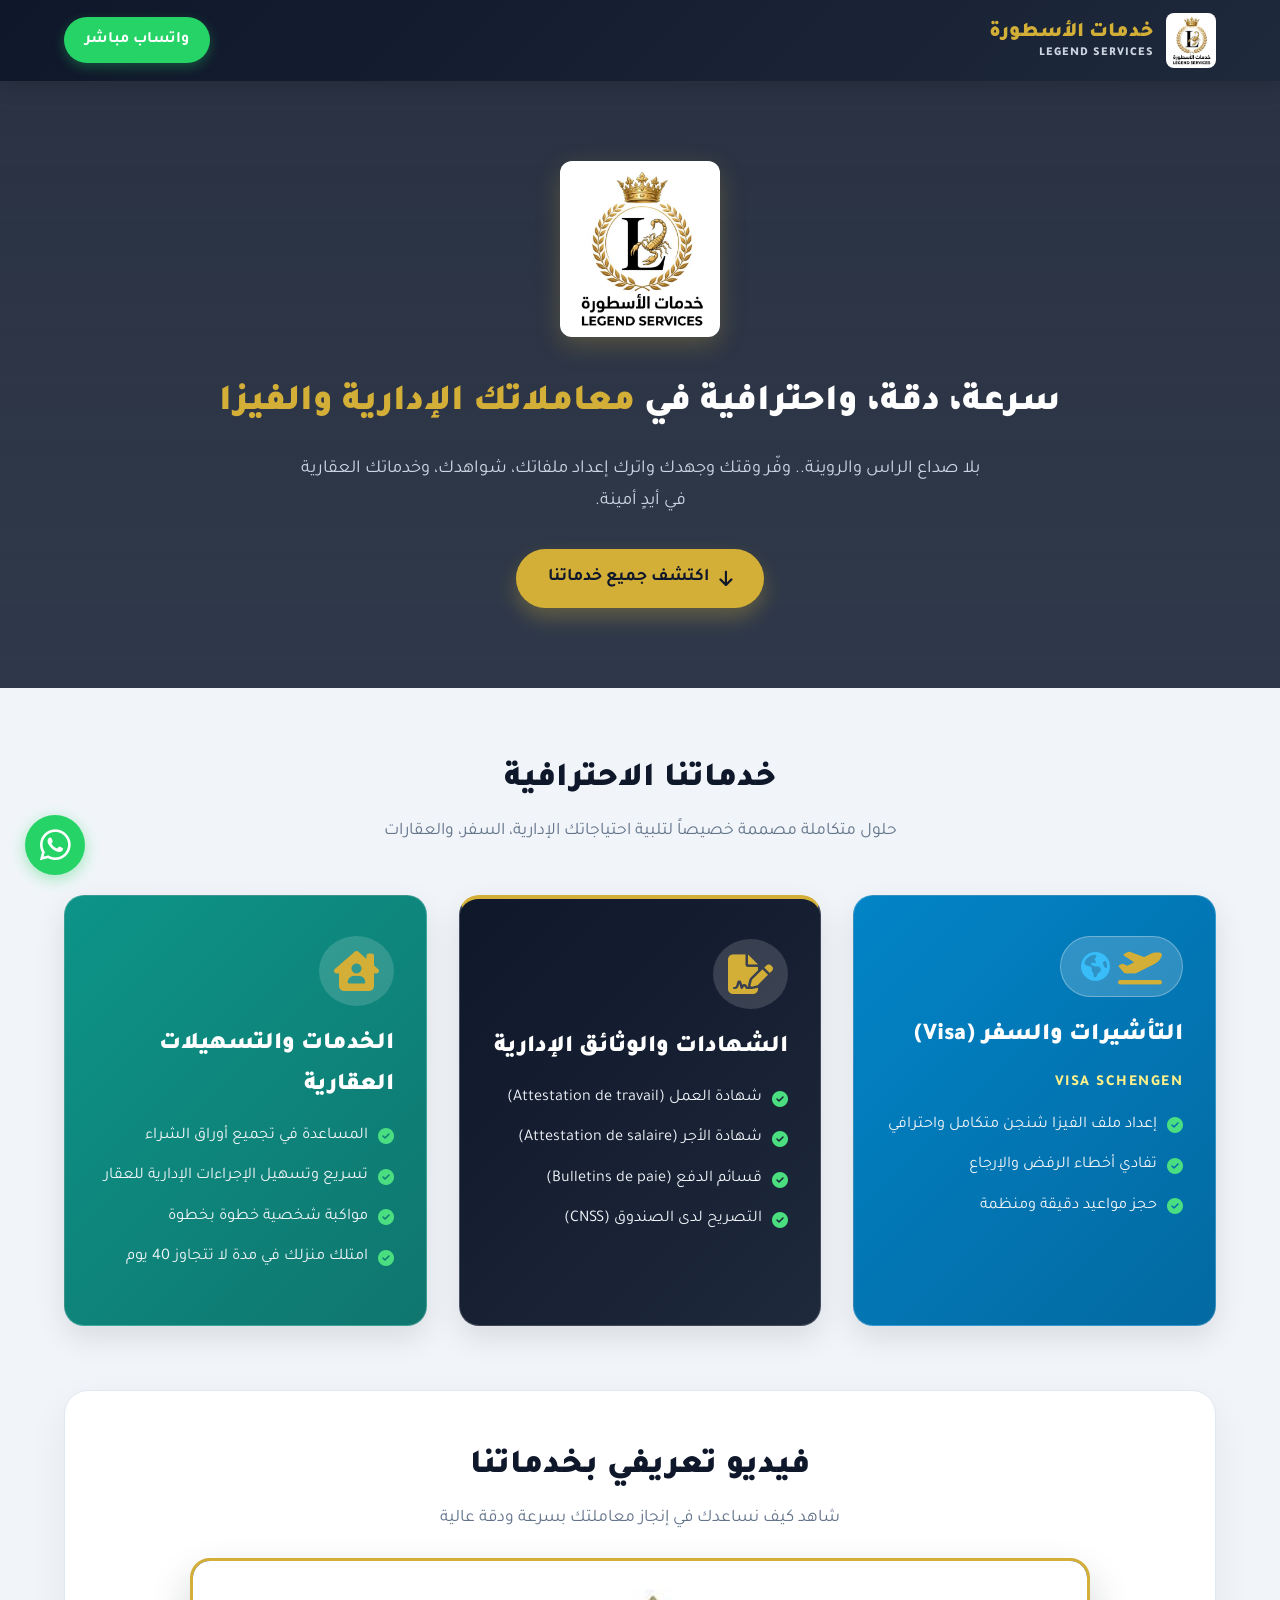
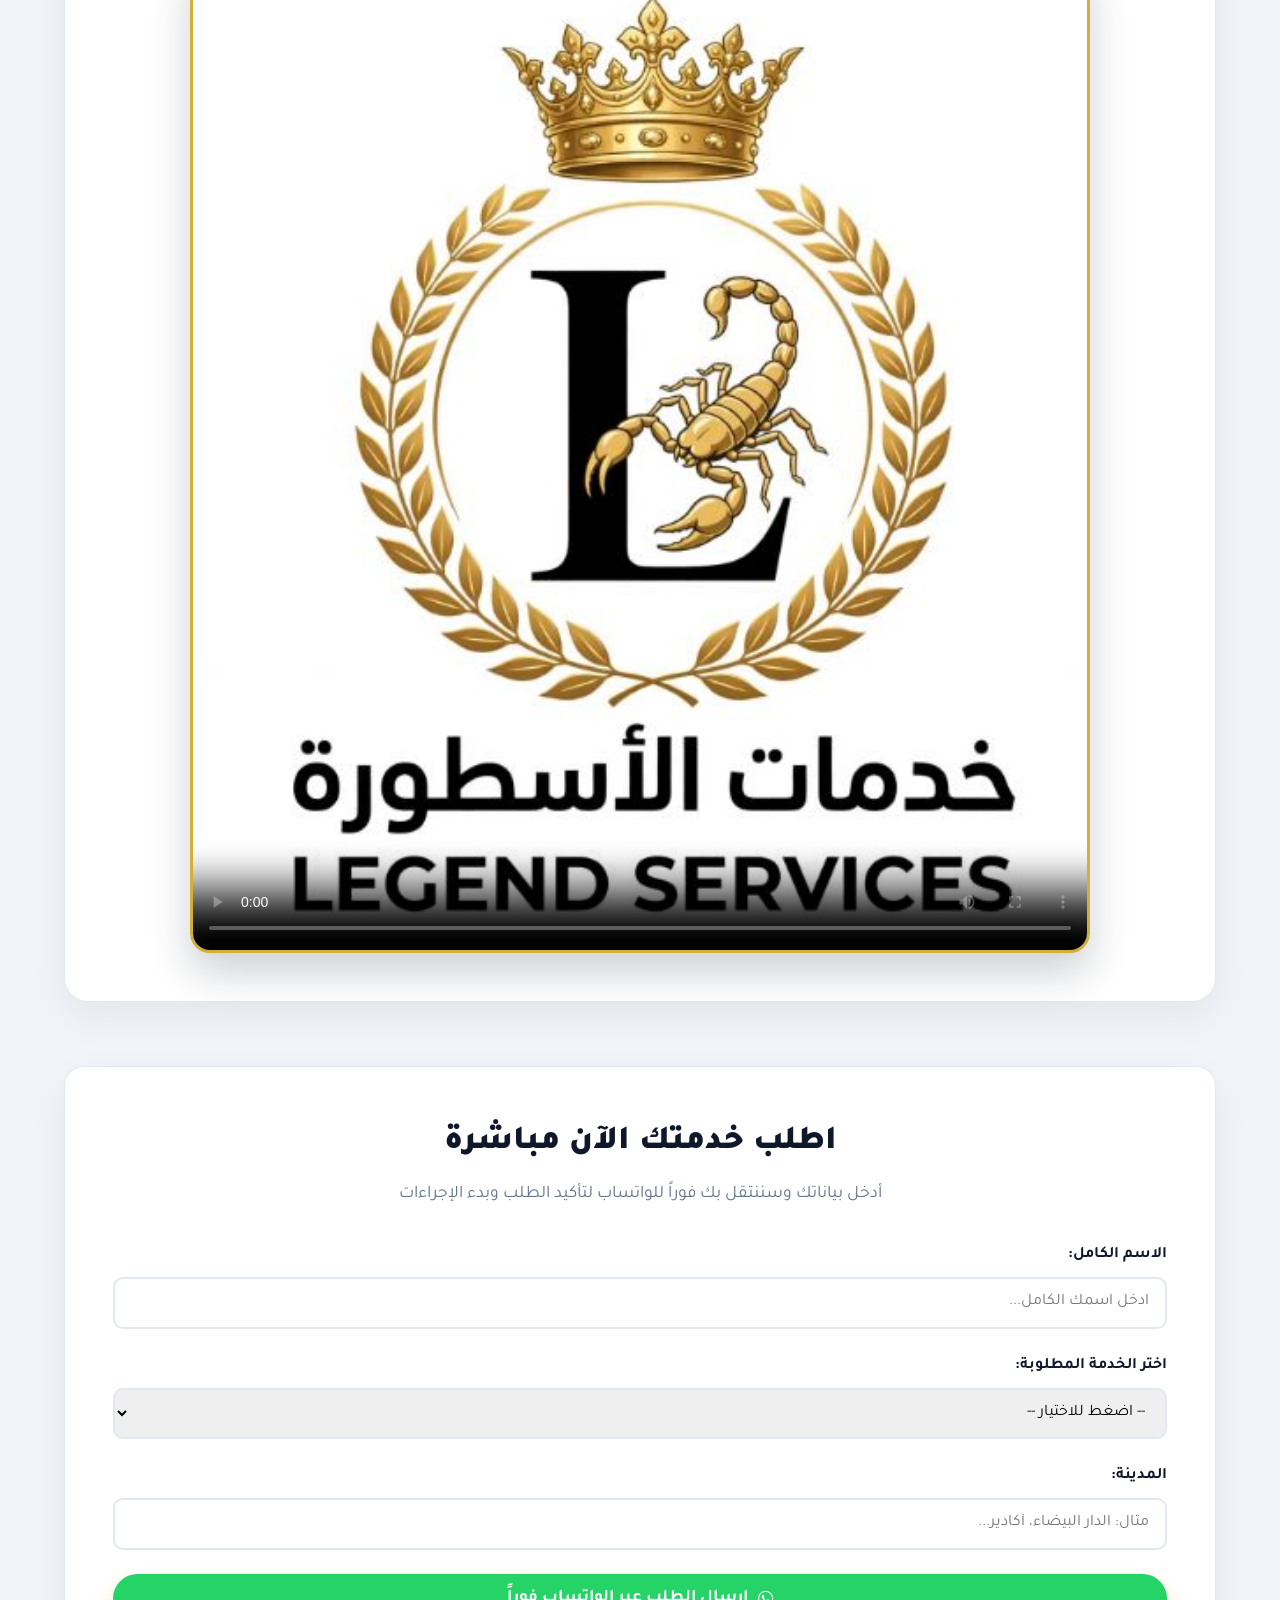
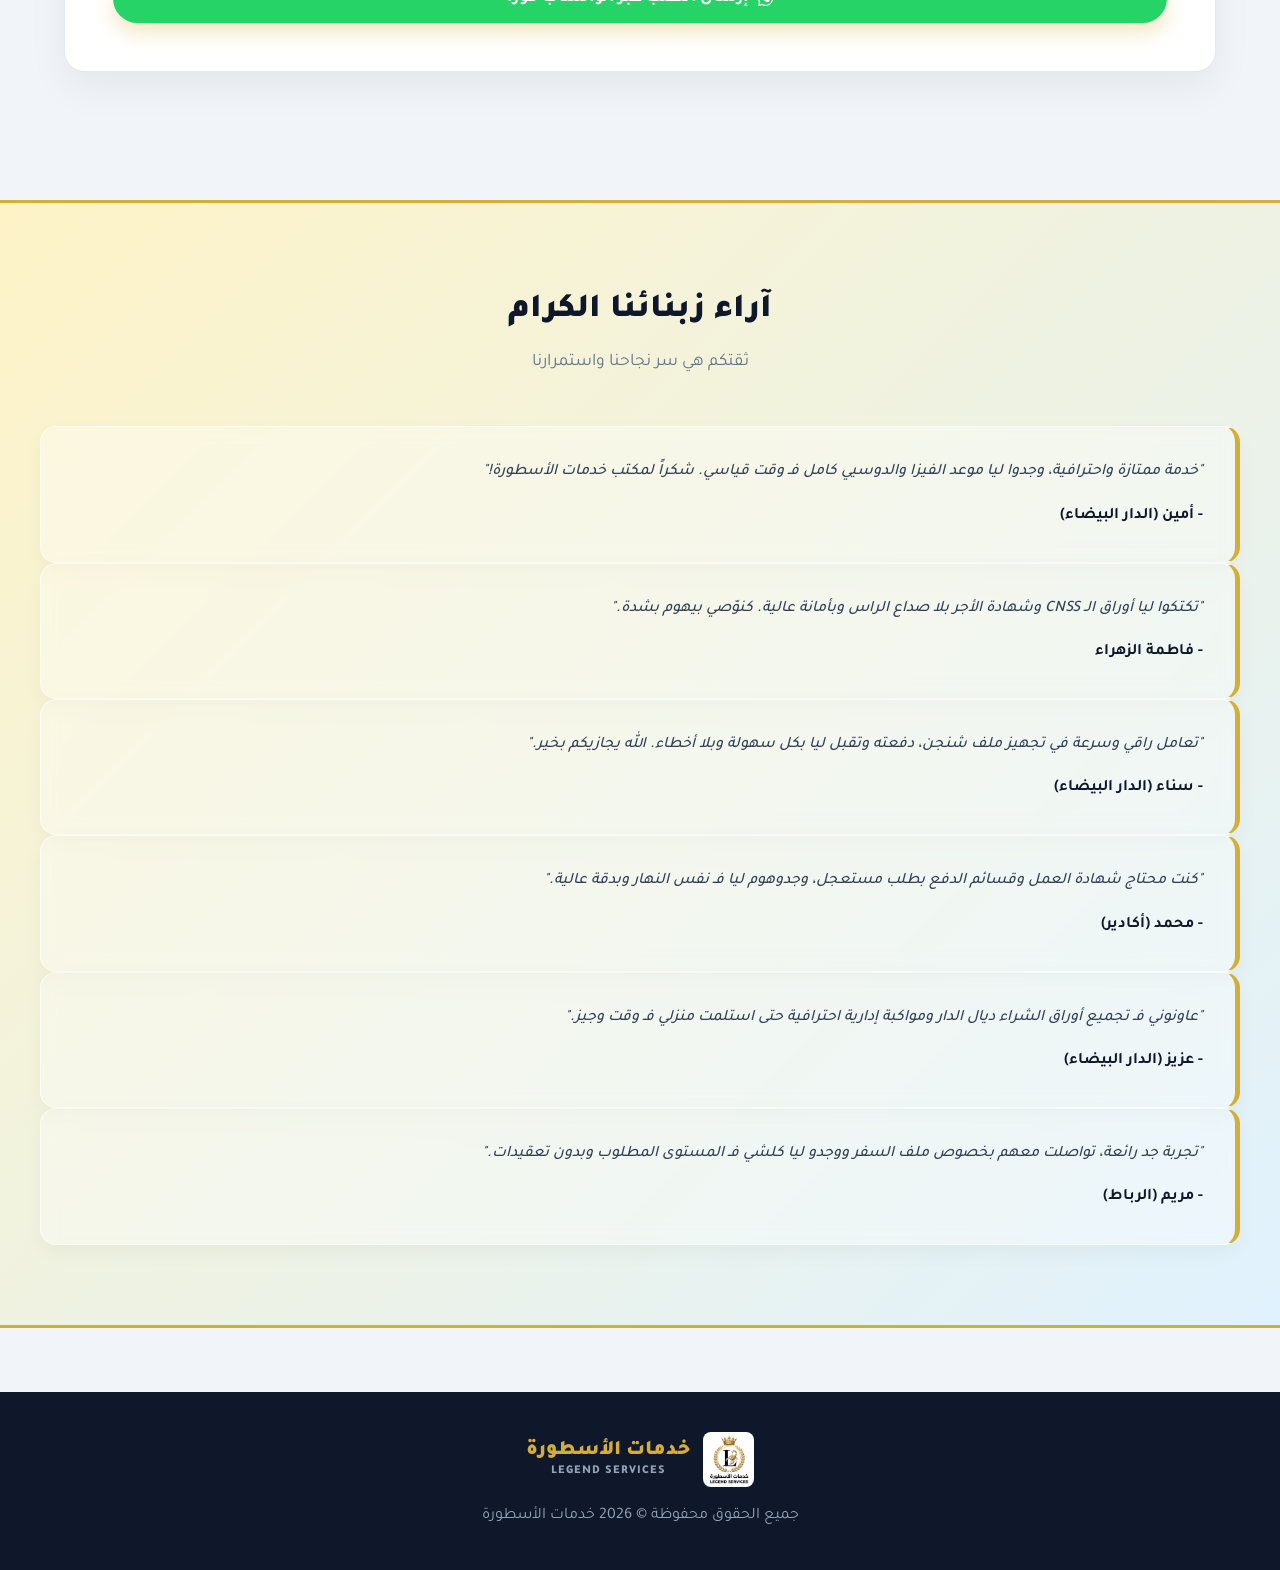
==== index.html @ 2a2f5409 "Update index.html" ====
<!DOCTYPE html>
<html lang="ar" dir="rtl">
<head>
    <meta charset="UTF-8">
    <meta name="viewport" content="width=device-width, initial-scale=1.0">
    <title>خدمات الأسطورة - LEGEND SERVICES</title>
    <!-- استيراد خط Tajawal العصري -->
    <link href="https://fonts.googleapis.com/css2?family=Tajawal:wght@400;500;700;900&display=swap" rel="stylesheet">
    <!-- مكتبة FontAwesome للأيقونات -->
    <link rel="stylesheet" href="https://cdnjs.cloudflare.com/ajax/libs/font-awesome/6.4.0/css/all.min.css">
    
    <style>
        :root {
            --primary: #0f172a;
            --secondary: #1e293b;
            --accent: #d4af37;
            --accent-hover: #b38f27;
            --text-main: #334155;
            --text-light: #64748b;
            --bg-light: #f1f5f9;
            --white: #ffffff;
            --success: #25d366;
        }

        * {
            box-sizing: border-box;
            margin: 0;
            padding: 0;
            font-family: 'Tajawal', sans-serif;
        }

        body {
            background-color: var(--bg-light);
            color: var(--text-main);
            line-height: 1.7;
        }

        /* رأس الصفحة */
        header {
            background: linear-gradient(135deg, var(--primary), var(--secondary));
            color: var(--white);
            padding: 0.8rem 5%;
            display: flex;
            justify-content: space-between;
            align-items: center;
            position: sticky;
            top: 0;
            z-index: 1000;
            box-shadow: 0 4px 20px rgba(0,0,0,0.15);
        }

        .logo-container {
            display: flex;
            align-items: center;
            gap: 12px;
        }

        .logo-img {
            height: 55px;
            width: auto;
            border-radius: 8px;
            background: #fff;
            padding: 2px;
        }

        .logo-text {
            font-size: 1.3rem;
            font-weight: 900;
            color: var(--accent);
            display: flex;
            flex-direction: column;
            line-height: 1.2;
        }

        .logo-text span {
            font-size: 0.75rem;
            color: #cbd5e1;
            letter-spacing: 1px;
        }

        .header-cta {
            background-color: var(--success);
            color: var(--white);
            padding: 0.6rem 1.3rem;
            border-radius: 50px;
            font-weight: 700;
            text-decoration: none;
            display: flex;
            align-items: center;
            gap: 8px;
            transition: 0.3s;
            box-shadow: 0 4px 12px rgba(37, 211, 102, 0.3);
        }

        .header-cta:hover {
            background-color: #1eb954;
            transform: translateY(-2px);
        }

        /* قسم الهيرو (Hero Section) */
        .hero {
            background: linear-gradient(rgba(15, 23, 42, 0.88), rgba(30, 41, 59, 0.92)), url('https://images.unsplash.com/photo-1497366216548-37526070297c?auto=format&fit=crop&w=1920&q=80') center/cover;
            color: var(--white);
            text-align: center;
            padding: 5rem 1rem;
        }

        .hero-logo-big {
            max-width: 160px;
            margin-bottom: 1.5rem;
            border-radius: 12px;
            box-shadow: 0 8px 25px rgba(212, 175, 55, 0.25);
            background: #fff;
            padding: 5px;
        }

        .hero h1 {
            font-size: 2.3rem;
            font-weight: 900;
            margin-bottom: 1.2rem;
            color: var(--white);
        }

        .hero h1 span {
            color: var(--accent);
        }

        .hero p {
            font-size: 1.15rem;
            max-width: 700px;
            margin: 0 auto 2rem auto;
            color: #cbd5e1;
        }

        .btn-main {
            background-color: var(--accent);
            color: var(--primary);
            padding: 0.9rem 2rem;
            font-size: 1.1rem;
            font-weight: 700;
            border-radius: 50px;
            text-decoration: none;
            display: inline-flex;
            align-items: center;
            gap: 10px;
            box-shadow: 0 10px 20px rgba(212, 175, 55, 0.3);
            transition: 0.3s;
        }

        .btn-main:hover {
            background-color: var(--accent-hover);
            transform: scale(1.03);
        }

        /* حاوية المحتوى الرئيسي */
        .container {
            max-width: 1200px;
            margin: 0 auto;
            padding: 4rem 1.5rem;
        }

        .section-title {
            text-align: center;
            margin-bottom: 3rem;
        }

        .section-title h2 {
            font-size: 2.1rem;
            font-weight: 900;
            color: var(--primary);
            margin-bottom: 0.5rem;
        }

        .section-title p {
            color: var(--text-light);
            font-size: 1.1rem;
        }

        /* شبكة البطاقات */
        .services-grid {
            display: grid;
            grid-template-columns: repeat(auto-fit, minmax(300px, 1fr));
            gap: 2rem;
        }

        .service-card {
            padding: 2.5rem 2rem;
            border-radius: 20px;
            box-shadow: 0 12px 30px rgba(0, 0, 0, 0.1);
            transition: all 0.3s ease;
            color: var(--white);
            position: relative;
            overflow: hidden;
            border: 1px solid rgba(255, 255, 255, 0.2);
        }

        .card-visa {
            background: linear-gradient(135deg, #0284c7 0%, #0369a1 100%);
        }

        .card-docs {
            background: linear-gradient(135deg, #0f172a 0%, #1e293b 100%);
            border-top: 4px solid var(--accent);
        }

        .card-realestate {
            background: linear-gradient(135deg, #0d9488 0%, #0f766e 100%);
        }

        .service-card:hover {
            transform: translateY(-8px);
            box-shadow: 0 20px 40px rgba(0, 0, 0, 0.2);
        }

        .plane-icon-wrapper {
            position: relative;
            display: inline-flex;
            align-items: center;
            justify-content: center;
            gap: 8px;
            background: rgba(255, 255, 255, 0.18);
            padding: 12px 20px;
            border-radius: 50px;
            margin-bottom: 1.2rem;
            border: 1px solid rgba(255, 255, 255, 0.3);
        }

        .plane-icon-wrapper i.fa-plane-departure {
            font-size: 2.2rem;
            color: var(--accent);
        }

        .plane-icon-wrapper i.fa-earth-americas {
            font-size: 1.8rem;
            color: #38bdf8;
        }

        .visa-subtext {
            font-size: 0.95rem;
            font-weight: 800;
            letter-spacing: 1.5px;
            color: #fef08a;
            margin-bottom: 0.8rem;
            text-transform: uppercase;
        }

        .service-card i.card-icon {
            font-size: 2.5rem;
            color: var(--accent);
            margin-bottom: 1.2rem;
            display: inline-block;
            background: rgba(255, 255, 255, 0.15);
            padding: 15px;
            border-radius: 50%;
        }

        .service-card h3 {
            font-size: 1.5rem;
            font-weight: 900;
            margin-bottom: 0.8rem;
            color: var(--white);
        }

        .service-card ul {
            list-style: none;
            margin-top: 1rem;
        }

        .service-card ul li {
            margin-bottom: 0.8rem;
            color: #f1f5f9;
            display: flex;
            align-items: center;
            gap: 10px;
            font-size: 1.02rem;
        }

        .service-card ul li i {
            font-size: 1rem;
            color: #4ade80;
        }

        /* قسم الفيديو التعريفى المضاف جديداً */
        .video-section {
            margin-top: 4rem;
            background: var(--white);
            border-radius: 24px;
            padding: 3rem 2rem;
            box-shadow: 0 15px 40px rgba(0,0,0,0.06);
            border: 1px solid #e2e8f0;
            text-align: center;
        }

        .video-wrapper {
            position: relative;
            max-width: 900px;
            margin: 0 auto;
            border-radius: 20px;
            overflow: hidden;
            box-shadow: 0 20px 40px rgba(15, 23, 42, 0.2);
            border: 3px solid var(--accent);
            background-color: var(--primary);
        }

        .video-wrapper video {
            width: 100%;
            height: auto;
            display: block;
            outline: none;
        }

        /* استمارة طلب الخدمة */
        .calculator-section {
            background: var(--white);
            border-radius: 20px;
            padding: 3rem;
            box-shadow: 0 15px 40px rgba(0,0,0,0.06);
            margin-top: 4rem;
            border: 1px solid #e2e8f0;
        }

        .form-group {
            margin-bottom: 1.5rem;
        }

        .form-group label {
            display: block;
            font-weight: 700;
            margin-bottom: 0.5rem;
            color: var(--primary);
        }

        .form-control {
            width: 100%;
            padding: 0.9rem 1rem;
            border: 2px solid #e2e8f0;
            border-radius: 10px;
            font-size: 1rem;
            outline: none;
            transition: 0.3s;
        }

        .form-control:focus {
            border-color: var(--accent);
        }

        /* آراء العملاء */
        .testimonials {
            background: linear-gradient(135deg, #fef3c7 0%, #e0f2fe 100%);
            padding: 5rem 1.5rem;
            margin-top: 4rem;
            border-top: 3px solid var(--accent);
            border-bottom: 3px solid var(--accent);
        }

        .testimonials-grid {
            display grid;
            grid-template-columns: repeat(auto-fit, minmax(280px, 1fr));
            gap: 2rem;
            max-width: 1200px;
            margin: 0 auto;
        }

        .testimonial-card {
            background: rgba(255, 255, 255, 0.35);
            backdrop-filter: blur(8px);
            padding: 2rem;
            border-radius: 16px;
            box-shadow: 0 8px 20px rgba(0, 0, 0, 0.04);
            border-right: 5px solid var(--accent);
            border-top: 1px solid rgba(255, 255, 255, 0.6);
            border-left: 1px solid rgba(255, 255, 255, 0.6);
            border-bottom: 1px solid rgba(255, 255, 255, 0.6);
            transition: 0.3s;
        }

        .testimonial-card:hover {
            transform: translateY(-5px);
            background: rgba(255, 255, 255, 0.6);
        }

        .testimonial-card p {
            font-style: italic;
            color: var(--text-main);
            margin-bottom: 1rem;
            font-weight: 500;
        }

        .testimonial-card h4 {
            color: var(--primary);
            font-weight: 700;
        }

        /* التذييل */
        footer {
            background-color: var(--primary);
            color: var(--white);
            text-align: center;
            padding: 2.5rem 1.5rem;
            margin-top: 4rem;
        }

        footer p {
            color: #94a3b8;
        }

        /* زر واتساب عائم */
        .whatsapp-float {
            position: fixed;
            bottom: 25px;
            left: 25px;
            background-color: var(--success);
            color: white;
            width: 60px;
            height: 60px;
            border-radius: 50%;
            display: flex;
            align-items: center;
            justify-content: center;
            font-size: 2.2rem;
            box-shadow: 0 4px 15px rgba(37, 211, 102, 0.4);
            z-index: 1000;
            transition: 0.3s;
            text-decoration: none;
        }

        .whatsapp-float:hover {
            transform: scale(1.1);
        }

        @media (max-width: 768px) {
            .hero h1 { font-size: 1.8rem; }
            .calculator-section, .video-section { padding: 1.5rem; }
        }
    </style>
</head>
<body>

    <!-- رأس الصفحة -->
    <header>
        <div class="logo-container">
            <img src="logo.JPG" alt="شعار خدمات الأسطورة" class="logo-img">
            <div class="logo-text">
                خدمات الأسطورة
                <span>LEGEND SERVICES</span>
            </div>
        </div>
        <a href="https://wa.me/212679931143?text=%D8%A7%D9%84%D9%85%D8%B1%D8%AC%D9%88%20%D8%A7%D9%84%D8%A7%D9%86%D8%AA%D8%B8%D8%A7%D8%B1%20%D9%88%20%D8%B4%D9%83%D8%B1%D8%A7%20%D8%B9%D9%84%D9%89%20%D8%AB%D9%82%D8%AA%D9%83%D9%85%20%D8%A8%D8%AE%D8%AF%D9%85%D8%A7%D8%AA%20%D8%A7%D9%84%D8%A7%D8%B3%D8%B7%D9%88%D8%B1%D8%A9%20%D9%88%D8%A7%D9%86%D9%86%D8%A7%20%D9%81%D9%8A%20%D9%84%D8%AD%D8%B8%D8%A7%D8%AA%20%D8%B3%D9%88%D9%81%20%D9%86%D8%AA%D9%88%D8%A7%D8%B5%D9%84%20%D9%85%D8%B9%D9%83%20%D9%88%D8%B4%D9%83%D8%B1%D8%A7." class="header-cta" target="_blank">
            واتساب مباشر
        </a>
    </header>

    <!-- واجهة الهيرو -->
    <section class="hero">
        <img src="logo.JPG" alt="خدمات الأسطورة" class="hero-logo-big">
        <h1>سرعة، دقة، واحترافية في <span>معاملاتك الإدارية والفيزا</span></h1>
        <p>بلا صداع الراس والروينة.. وفّر وقتك وجهدك واترك إعداد ملفاتك، شواهدك، وخدماتك العقارية في أيدٍ أمينة.</p>
        <a href="#services" class="btn-main">
            <i class="fa-solid fa-arrow-down"></i> اكتشف جميع خدماتنا
        </a>
    </section>

    <!-- قسم الخدمات الرئيسية -->
    <div class="container" id="services">
        <div class="section-title">
            <h2>خدماتنا الاحترافية</h2>
            <p>حلول متكاملة مصممة خصيصاً لتلبية احتياجاتك الإدارية، السفر، والعقارات</p>
        </div>

        <div class="services-grid">
            <!-- كارت 1: التأشيرات والسفر -->
            <div class="service-card card-visa">
                <div class="plane-icon-wrapper">
                    <i class="fa-solid fa-plane-departure"></i>
                    <i class="fa-solid fa-earth-americas"></i>
                </div>
                <h3>التأشيرات والسفر (Visa)</h3>
                <div class="visa-subtext">Visa Schengen</div>
                <ul>
                    <li><i class="fa-solid fa-circle-check"></i> إعداد ملف الفيزا شنجن متكامل واحترافي</li>
                    <li><i class="fa-solid fa-circle-check"></i> تفادي أخطاء الرفض والإرجاع</li>
                    <li><i class="fa-solid fa-circle-check"></i> حجز مواعيد دقيقة ومنظمة</li>
                </ul>
            </div>

            <!-- كارت 2: الشهادات والوثائق الإدارية -->
            <div class="service-card card-docs">
                <i class="fa-solid fa-file-signature card-icon"></i>
                <h3>الشهادات والوثائق الإدارية</h3>
                <ul>
                    <li><i class="fa-solid fa-circle-check"></i> شهادة العمل (Attestation de travail)</li>
                    <li><i class="fa-solid fa-circle-check"></i> شهادة الأجر (Attestation de salaire)</li>
                    <li><i class="fa-solid fa-circle-check"></i> قسائم الدفع (Bulletins de paie)</li>
                    <li><i class="fa-solid fa-circle-check"></i> التصريح لدى الصندوق (CNSS)</li>
                </ul>
            </div>

            <!-- كارت 3: الخدمات والتسهيلات العقارية -->
            <div class="service-card card-realestate">
                <i class="fa-solid fa-house-chimney-user card-icon"></i>
                <h3>الخدمات والتسهيلات العقارية</h3>
                <ul>
                    <li><i class="fa-solid fa-circle-check"></i> المساعدة في تجميع أوراق الشراء</li>
                    <li><i class="fa-solid fa-circle-check"></i> تسريع وتسهيل الإجراءات الإدارية للعقار</li>
                    <li><i class="fa-solid fa-circle-check"></i> مواكبة شخصية خطوة بخطوة</li>
                    <li><i class="fa-solid fa-circle-check"></i> امتلك منزلك في مدة لا تتجاوز 40 يوم</li>
                </ul>
            </div>
        </div>

        <!-- قسم مقطع الفيديو التعريفي (الجديد) -->
        <div class="video-section">
            <div class="section-title" style="margin-bottom: 1.5rem;">
                <h2>فيديو تعريفي بخدماتنا</h2>
                <p>شاهد كيف نساعدك في إنجاز معاملتك بسرعة ودقة عالية</p>
            </div>
            <div class="video-wrapper">
                <video controls poster="logo.JPG">
                    <!-- يمكن تغيير مسار الفيديو أدناه إلى اسم فيديو خاص بك مثلاً promo.mp4 -->
                    <source src="https://assets.mixkit.co/videos/preview/mixkit-working-overtime-in-the-office-41586-large.mp4" type="video/mp4">
                    متصفحك لا يدعم تشغيل هذا الفيديو.
                </video>
            </div>
        </div>

        <!-- استمارة طلب الخدمة -->
        <div class="calculator-section">
            <div class="section-title" style="margin-bottom: 2rem;">
                <h2>اطلب خدمتك الآن مباشرة</h2>
                <p>أدخل بياناتك وسننتقل بك فوراً للواتساب لتأكيد الطلب وبدء الإجراءات</p>
            </div>

            <form id="leadForm" onsubmit="sendToWhatsApp(event)">
                <div class="form-group">
                    <label for="fullName">الاسم الكامل:</label>
                    <input type="text" id="fullName" class="form-control" placeholder="ادخل اسمك الكامل..." required>
                </div>

                <div class="form-group">
                    <label for="serviceType">اختر الخدمة المطلوبة:</label>
                    <select id="serviceType" class="form-control" required>
                        <option value="">-- اضغط للاختيار --</option>
                        <option value="ملف تأشيرة شنجن ومواعيد (Visa)">ملف تأشيرة شنجن ومواعيد (Visa)</option>
                        <option value="شهادات إدارية (عمل، أجر، CNSS)">شهادات إدارية (عمل، أجر، CNSS)</option>
                        <option value="خدمات وتسهيلات عقارية">خدمات وتسهيلات عقارية</option>
                        <option value="استشارة أو خدمة أخرى">استشارة أو خدمة أخرى</option>
                    </select>
                </div>

                <div class="form-group">
                    <label for="clientCity">المدينة:</label>
                    <input type="text" id="clientCity" class="form-control" placeholder="مثال: الدار البيضاء، أكادير..." required>
                </div>

                <button type="submit" class="btn-main" style="width: 100%; justify-content: center; border: none; cursor: pointer; background-color: var(--success); color: white;">
                    <i class="fa-brands fa-whatsapp"></i> إرسال الطلب عبر الواتساب فوراً
                </button>
            </form>
        </div>
    </div>

    <!-- قسم آراء العملاء -->
    <section class="testimonials">
        <div class="section-title">
            <h2>آراء زبنائنا الكرام</h2>
            <p>ثقتكم هي سر نجاحنا واستمرارنا</p>
        </div>
        <div class="testimonials-grid">
            <div class="testimonial-card">
                <p>"خدمة ممتازة واحترافية، وجدوا ليا موعد الفيزا والدوسيي كامل فـ وقت قياسي. شكراً لمكتب خدمات الأسطورة!"</p>
                <h4>- أمين (الدار البيضاء)</h4>
            </div>
            <div class="testimonial-card">
                <p>"تكتكوا ليا أوراق الـ CNSS وشهادة الأجر بلا صداع الراس وبأمانة عالية. كنوّصي بيهوم بشدة."</p>
                <h4>- فاطمة الزهراء</h4>
            </div>
            <div class="testimonial-card">
                <p>"تعامل راقي وسرعة في تجهيز ملف شنجن، دفعته وتقبل ليا بكل سهولة وبلا أخطاء. الله يجازيكم بخير."</p>
                <h4>- سناء (الدار البيضاء)</h4>
            </div>
            <div class="testimonial-card">
                <p>"كنت محتاج شهادة العمل وقسائم الدفع بطلب مستعجل، وجدوهوم ليا فـ نفس النهار وبدقة عالية."</p>
                <h4>- محمد (أكادير)</h4>
            </div>
            <div class="testimonial-card">
                <p>"عاونوني فـ تجميع أوراق الشراء ديال الدار ومواكبة إدارية احترافية حتى استلمت منزلي فـ وقت وجيز."</p>
                <h4>- عزيز (الدار البيضاء)</h4>
            </div>
            <div class="testimonial-card">
                <p>"تجربة جد رائعة، تواصلت معهم بخصوص ملف السفر ووجدو ليا كلشي فـ المستوى المطلوب وبدون تعقيدات."</p>
                <h4>- مريم (الرباط)</h4>
            </div>
        </div>
    </section>

    <!-- التذييل -->
    <footer>
        <div class="logo-container" style="justify-content: center; margin-bottom: 1rem;">
            <img src="logo.JPG" alt="شعار خدمات الأسطورة" class="logo-img">
            <div class="logo-text" style="color: var(--accent);">
                خدمات الأسطورة
                <span style="color: #94a3b8;">LEGEND SERVICES</span>
            </div>
        </div>
        <p>جميع الحقوق محفوظة © 2026 خدمات الأسطورة</p>
    </footer>

    <!-- زر واتساب عائم -->
    <a href="https://wa.me/212679931143?text=%D8%A7%D9%84%D9%85%D8%B1%D8%AC%D9%88%20%D8%A7%D9%84%D8%A7%D9%86%D8%AA%D8%B8%D8%A7%D8%B1%20%D9%88%20%D8%B4%D9%83%D8%B1%D8%A7%20%D8%B9%D9%84%D9%89%20%D8%AB%D9%82%D8%AA%D9%83%D9%85%20%D8%A8%D8%AE%D8%AF%D9%85%D8%A7%D8%AA%20%D8%A7%D9%84%D8%A7%D8%B3%D8%B7%D9%88%D8%B1%D8%A9%20%D9%88%D8%A7%D9%86%D9%86%D8%A7%20%D9%81%D9%8A%20%D9%84%D8%AD%D8%B8%D8%A7%D8%AA%20%D8%B3%D9%88%D9%81%20%D9%86%D8%AA%D9%88%D8%A7%D8%B5%D9%84%20%D9%85%D8%B9%D9%83%20%D9%88%D8%B4%D9%83%D8%B1%D8%A7." class="whatsapp-float" target="_blank" title="تواصل معنا عبر الواتساب">
        <i class="fa-brands fa-whatsapp"></i>
    </a>

    <!-- سكربت التوجيه للواتساب -->
    <script>
        function sendToWhatsApp(event) {
            event.preventDefault();
            
            const fullName = document.getElementById('fullName').value;
            const service = document.getElementById('serviceType').value;
            const city = document.getElementById('clientCity').value;
            
            const phoneNumber = "212679931143"; 
            const welcomeMsg = "المرجو الانتظار و شكرا على ثقتكم بخدمات الاسطورة واننا في لحظات سوف نتواصل معك وشكرا.";
            
            const fullMessage = `${welcomeMsg}%0a%0a` +
                                `📌 *تفاصيل الطلب:*%0a` +
                                `- الاسم الكامل: ${fullName}%0a` +
                                `- الخدمة المطلوبة: ${service}%0a` +
                                `- المدينة: ${city}`;
            
            const whatsappURL = `https://wa.me/${phoneNumber}?text=${fullMessage}`;
            window.open(whatsappURL, '_blank');
        }
    </script>
</body>
</html>
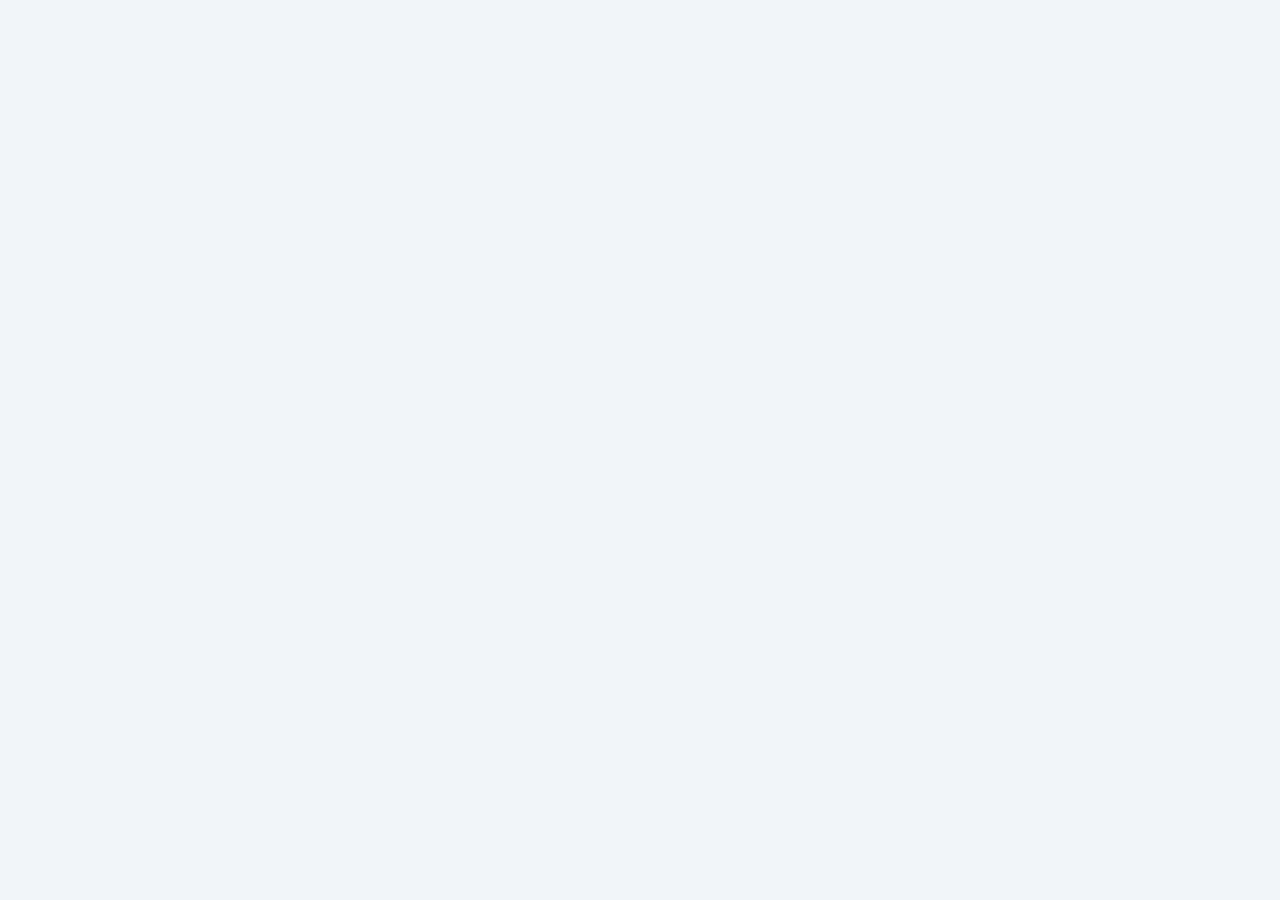
==== commit 93d1756d: "Update index.html" ====
--- a/index.html
+++ b/index.html
@@ -97,7 +97,7 @@
             transform: translateY(-2px);
         }
 
-        /* قسم الهيرو (Hero Section) */
+        /* واجهة الهيرو (Hero Section) */
         .hero {
             background: linear-gradient(rgba(15, 23, 42, 0.88), rgba(30, 41, 59, 0.92)), url('https://images.unsplash.com/photo-1497366216548-37526070297c?auto=format&fit=crop&w=1920&q=80') center/cover;
             color: var(--white);
@@ -245,392 +245,4 @@
         }
 
         .service-card i.card-icon {
-            font-size: 2.5rem;
-            color: var(--accent);
-            margin-bottom: 1.2rem;
-            display: inline-block;
-            background: rgba(255, 255, 255, 0.15);
-            padding: 15px;
-            border-radius: 50%;
-        }
-
-        .service-card h3 {
-            font-size: 1.5rem;
-            font-weight: 900;
-            margin-bottom: 0.8rem;
-            color: var(--white);
-        }
-
-        .service-card ul {
-            list-style: none;
-            margin-top: 1rem;
-        }
-
-        .service-card ul li {
-            margin-bottom: 0.8rem;
-            color: #f1f5f9;
-            display: flex;
-            align-items: center;
-            gap: 10px;
-            font-size: 1.02rem;
-        }
-
-        .service-card ul li i {
-            font-size: 1rem;
-            color: #4ade80;
-        }
-
-        /* قسم الفيديو التعريفى المضاف جديداً */
-        .video-section {
-            margin-top: 4rem;
-            background: var(--white);
-            border-radius: 24px;
-            padding: 3rem 2rem;
-            box-shadow: 0 15px 40px rgba(0,0,0,0.06);
-            border: 1px solid #e2e8f0;
-            text-align: center;
-        }
-
-        .video-wrapper {
-            position: relative;
-            max-width: 900px;
-            margin: 0 auto;
-            border-radius: 20px;
-            overflow: hidden;
-            box-shadow: 0 20px 40px rgba(15, 23, 42, 0.2);
-            border: 3px solid var(--accent);
-            background-color: var(--primary);
-        }
-
-        .video-wrapper video {
-            width: 100%;
-            height: auto;
-            display: block;
-            outline: none;
-        }
-
-        /* استمارة طلب الخدمة */
-        .calculator-section {
-            background: var(--white);
-            border-radius: 20px;
-            padding: 3rem;
-            box-shadow: 0 15px 40px rgba(0,0,0,0.06);
-            margin-top: 4rem;
-            border: 1px solid #e2e8f0;
-        }
-
-        .form-group {
-            margin-bottom: 1.5rem;
-        }
-
-        .form-group label {
-            display: block;
-            font-weight: 700;
-            margin-bottom: 0.5rem;
-            color: var(--primary);
-        }
-
-        .form-control {
-            width: 100%;
-            padding: 0.9rem 1rem;
-            border: 2px solid #e2e8f0;
-            border-radius: 10px;
-            font-size: 1rem;
-            outline: none;
-            transition: 0.3s;
-        }
-
-        .form-control:focus {
-            border-color: var(--accent);
-        }
-
-        /* آراء العملاء */
-        .testimonials {
-            background: linear-gradient(135deg, #fef3c7 0%, #e0f2fe 100%);
-            padding: 5rem 1.5rem;
-            margin-top: 4rem;
-            border-top: 3px solid var(--accent);
-            border-bottom: 3px solid var(--accent);
-        }
-
-        .testimonials-grid {
-            display grid;
-            grid-template-columns: repeat(auto-fit, minmax(280px, 1fr));
-            gap: 2rem;
-            max-width: 1200px;
-            margin: 0 auto;
-        }
-
-        .testimonial-card {
-            background: rgba(255, 255, 255, 0.35);
-            backdrop-filter: blur(8px);
-            padding: 2rem;
-            border-radius: 16px;
-            box-shadow: 0 8px 20px rgba(0, 0, 0, 0.04);
-            border-right: 5px solid var(--accent);
-            border-top: 1px solid rgba(255, 255, 255, 0.6);
-            border-left: 1px solid rgba(255, 255, 255, 0.6);
-            border-bottom: 1px solid rgba(255, 255, 255, 0.6);
-            transition: 0.3s;
-        }
-
-        .testimonial-card:hover {
-            transform: translateY(-5px);
-            background: rgba(255, 255, 255, 0.6);
-        }
-
-        .testimonial-card p {
-            font-style: italic;
-            color: var(--text-main);
-            margin-bottom: 1rem;
-            font-weight: 500;
-        }
-
-        .testimonial-card h4 {
-            color: var(--primary);
-            font-weight: 700;
-        }
-
-        /* التذييل */
-        footer {
-            background-color: var(--primary);
-            color: var(--white);
-            text-align: center;
-            padding: 2.5rem 1.5rem;
-            margin-top: 4rem;
-        }
-
-        footer p {
-            color: #94a3b8;
-        }
-
-        /* زر واتساب عائم */
-        .whatsapp-float {
-            position: fixed;
-            bottom: 25px;
-            left: 25px;
-            background-color: var(--success);
-            color: white;
-            width: 60px;
-            height: 60px;
-            border-radius: 50%;
-            display: flex;
-            align-items: center;
-            justify-content: center;
-            font-size: 2.2rem;
-            box-shadow: 0 4px 15px rgba(37, 211, 102, 0.4);
-            z-index: 1000;
-            transition: 0.3s;
-            text-decoration: none;
-        }
-
-        .whatsapp-float:hover {
-            transform: scale(1.1);
-        }
-
-        @media (max-width: 768px) {
-            .hero h1 { font-size: 1.8rem; }
-            .calculator-section, .video-section { padding: 1.5rem; }
-        }
-    </style>
-</head>
-<body>
-
-    <!-- رأس الصفحة -->
-    <header>
-        <div class="logo-container">
-            <img src="logo.JPG" alt="شعار خدمات الأسطورة" class="logo-img">
-            <div class="logo-text">
-                خدمات الأسطورة
-                <span>LEGEND SERVICES</span>
-            </div>
-        </div>
-        <a href="https://wa.me/212679931143?text=%D8%A7%D9%84%D9%85%D8%B1%D8%AC%D9%88%20%D8%A7%D9%84%D8%A7%D9%86%D8%AA%D8%B8%D8%A7%D8%B1%20%D9%88%20%D8%B4%D9%83%D8%B1%D8%A7%20%D8%B9%D9%84%D9%89%20%D8%AB%D9%82%D8%AA%D9%83%D9%85%20%D8%A8%D8%AE%D8%AF%D9%85%D8%A7%D8%AA%20%D8%A7%D9%84%D8%A7%D8%B3%D8%B7%D9%88%D8%B1%D8%A9%20%D9%88%D8%A7%D9%86%D9%86%D8%A7%20%D9%81%D9%8A%20%D9%84%D8%AD%D8%B8%D8%A7%D8%AA%20%D8%B3%D9%88%D9%81%20%D9%86%D8%AA%D9%88%D8%A7%D8%B5%D9%84%20%D9%85%D8%B9%D9%83%20%D9%88%D8%B4%D9%83%D8%B1%D8%A7." class="header-cta" target="_blank">
-            واتساب مباشر
-        </a>
-    </header>
-
-    <!-- واجهة الهيرو -->
-    <section class="hero">
-        <img src="logo.JPG" alt="خدمات الأسطورة" class="hero-logo-big">
-        <h1>سرعة، دقة، واحترافية في <span>معاملاتك الإدارية والفيزا</span></h1>
-        <p>بلا صداع الراس والروينة.. وفّر وقتك وجهدك واترك إعداد ملفاتك، شواهدك، وخدماتك العقارية في أيدٍ أمينة.</p>
-        <a href="#services" class="btn-main">
-            <i class="fa-solid fa-arrow-down"></i> اكتشف جميع خدماتنا
-        </a>
-    </section>
-
-    <!-- قسم الخدمات الرئيسية -->
-    <div class="container" id="services">
-        <div class="section-title">
-            <h2>خدماتنا الاحترافية</h2>
-            <p>حلول متكاملة مصممة خصيصاً لتلبية احتياجاتك الإدارية، السفر، والعقارات</p>
-        </div>
-
-        <div class="services-grid">
-            <!-- كارت 1: التأشيرات والسفر -->
-            <div class="service-card card-visa">
-                <div class="plane-icon-wrapper">
-                    <i class="fa-solid fa-plane-departure"></i>
-                    <i class="fa-solid fa-earth-americas"></i>
-                </div>
-                <h3>التأشيرات والسفر (Visa)</h3>
-                <div class="visa-subtext">Visa Schengen</div>
-                <ul>
-                    <li><i class="fa-solid fa-circle-check"></i> إعداد ملف الفيزا شنجن متكامل واحترافي</li>
-                    <li><i class="fa-solid fa-circle-check"></i> تفادي أخطاء الرفض والإرجاع</li>
-                    <li><i class="fa-solid fa-circle-check"></i> حجز مواعيد دقيقة ومنظمة</li>
-                </ul>
-            </div>
-
-            <!-- كارت 2: الشهادات والوثائق الإدارية -->
-            <div class="service-card card-docs">
-                <i class="fa-solid fa-file-signature card-icon"></i>
-                <h3>الشهادات والوثائق الإدارية</h3>
-                <ul>
-                    <li><i class="fa-solid fa-circle-check"></i> شهادة العمل (Attestation de travail)</li>
-                    <li><i class="fa-solid fa-circle-check"></i> شهادة الأجر (Attestation de salaire)</li>
-                    <li><i class="fa-solid fa-circle-check"></i> قسائم الدفع (Bulletins de paie)</li>
-                    <li><i class="fa-solid fa-circle-check"></i> التصريح لدى الصندوق (CNSS)</li>
-                </ul>
-            </div>
-
-            <!-- كارت 3: الخدمات والتسهيلات العقارية -->
-            <div class="service-card card-realestate">
-                <i class="fa-solid fa-house-chimney-user card-icon"></i>
-                <h3>الخدمات والتسهيلات العقارية</h3>
-                <ul>
-                    <li><i class="fa-solid fa-circle-check"></i> المساعدة في تجميع أوراق الشراء</li>
-                    <li><i class="fa-solid fa-circle-check"></i> تسريع وتسهيل الإجراءات الإدارية للعقار</li>
-                    <li><i class="fa-solid fa-circle-check"></i> مواكبة شخصية خطوة بخطوة</li>
-                    <li><i class="fa-solid fa-circle-check"></i> امتلك منزلك في مدة لا تتجاوز 40 يوم</li>
-                </ul>
-            </div>
-        </div>
-
-        <!-- قسم مقطع الفيديو التعريفي (الجديد) -->
-        <div class="video-section">
-            <div class="section-title" style="margin-bottom: 1.5rem;">
-                <h2>فيديو تعريفي بخدماتنا</h2>
-                <p>شاهد كيف نساعدك في إنجاز معاملتك بسرعة ودقة عالية</p>
-            </div>
-            <div class="video-wrapper">
-                <video controls poster="logo.JPG">
-                    <!-- يمكن تغيير مسار الفيديو أدناه إلى اسم فيديو خاص بك مثلاً promo.mp4 -->
-                    <source src="https://assets.mixkit.co/videos/preview/mixkit-working-overtime-in-the-office-41586-large.mp4" type="video/mp4">
-                    متصفحك لا يدعم تشغيل هذا الفيديو.
-                </video>
-            </div>
-        </div>
-
-        <!-- استمارة طلب الخدمة -->
-        <div class="calculator-section">
-            <div class="section-title" style="margin-bottom: 2rem;">
-                <h2>اطلب خدمتك الآن مباشرة</h2>
-                <p>أدخل بياناتك وسننتقل بك فوراً للواتساب لتأكيد الطلب وبدء الإجراءات</p>
-            </div>
-
-            <form id="leadForm" onsubmit="sendToWhatsApp(event)">
-                <div class="form-group">
-                    <label for="fullName">الاسم الكامل:</label>
-                    <input type="text" id="fullName" class="form-control" placeholder="ادخل اسمك الكامل..." required>
-                </div>
-
-                <div class="form-group">
-                    <label for="serviceType">اختر الخدمة المطلوبة:</label>
-                    <select id="serviceType" class="form-control" required>
-                        <option value="">-- اضغط للاختيار --</option>
-                        <option value="ملف تأشيرة شنجن ومواعيد (Visa)">ملف تأشيرة شنجن ومواعيد (Visa)</option>
-                        <option value="شهادات إدارية (عمل، أجر، CNSS)">شهادات إدارية (عمل، أجر، CNSS)</option>
-                        <option value="خدمات وتسهيلات عقارية">خدمات وتسهيلات عقارية</option>
-                        <option value="استشارة أو خدمة أخرى">استشارة أو خدمة أخرى</option>
-                    </select>
-                </div>
-
-                <div class="form-group">
-                    <label for="clientCity">المدينة:</label>
-                    <input type="text" id="clientCity" class="form-control" placeholder="مثال: الدار البيضاء، أكادير..." required>
-                </div>
-
-                <button type="submit" class="btn-main" style="width: 100%; justify-content: center; border: none; cursor: pointer; background-color: var(--success); color: white;">
-                    <i class="fa-brands fa-whatsapp"></i> إرسال الطلب عبر الواتساب فوراً
-                </button>
-            </form>
-        </div>
-    </div>
-
-    <!-- قسم آراء العملاء -->
-    <section class="testimonials">
-        <div class="section-title">
-            <h2>آراء زبنائنا الكرام</h2>
-            <p>ثقتكم هي سر نجاحنا واستمرارنا</p>
-        </div>
-        <div class="testimonials-grid">
-            <div class="testimonial-card">
-                <p>"خدمة ممتازة واحترافية، وجدوا ليا موعد الفيزا والدوسيي كامل فـ وقت قياسي. شكراً لمكتب خدمات الأسطورة!"</p>
-                <h4>- أمين (الدار البيضاء)</h4>
-            </div>
-            <div class="testimonial-card">
-                <p>"تكتكوا ليا أوراق الـ CNSS وشهادة الأجر بلا صداع الراس وبأمانة عالية. كنوّصي بيهوم بشدة."</p>
-                <h4>- فاطمة الزهراء</h4>
-            </div>
-            <div class="testimonial-card">
-                <p>"تعامل راقي وسرعة في تجهيز ملف شنجن، دفعته وتقبل ليا بكل سهولة وبلا أخطاء. الله يجازيكم بخير."</p>
-                <h4>- سناء (الدار البيضاء)</h4>
-            </div>
-            <div class="testimonial-card">
-                <p>"كنت محتاج شهادة العمل وقسائم الدفع بطلب مستعجل، وجدوهوم ليا فـ نفس النهار وبدقة عالية."</p>
-                <h4>- محمد (أكادير)</h4>
-            </div>
-            <div class="testimonial-card">
-                <p>"عاونوني فـ تجميع أوراق الشراء ديال الدار ومواكبة إدارية احترافية حتى استلمت منزلي فـ وقت وجيز."</p>
-                <h4>- عزيز (الدار البيضاء)</h4>
-            </div>
-            <div class="testimonial-card">
-                <p>"تجربة جد رائعة، تواصلت معهم بخصوص ملف السفر ووجدو ليا كلشي فـ المستوى المطلوب وبدون تعقيدات."</p>
-                <h4>- مريم (الرباط)</h4>
-            </div>
-        </div>
-    </section>
-
-    <!-- التذييل -->
-    <footer>
-        <div class="logo-container" style="justify-content: center; margin-bottom: 1rem;">
-            <img src="logo.JPG" alt="شعار خدمات الأسطورة" class="logo-img">
-            <div class="logo-text" style="color: var(--accent);">
-                خدمات الأسطورة
-                <span style="color: #94a3b8;">LEGEND SERVICES</span>
-            </div>
-        </div>
-        <p>جميع الحقوق محفوظة © 2026 خدمات الأسطورة</p>
-    </footer>
-
-    <!-- زر واتساب عائم -->
-    <a href="https://wa.me/212679931143?text=%D8%A7%D9%84%D9%85%D8%B1%D8%AC%D9%88%20%D8%A7%D9%84%D8%A7%D9%86%D8%AA%D8%B8%D8%A7%D8%B1%20%D9%88%20%D8%B4%D9%83%D8%B1%D8%A7%20%D8%B9%D9%84%D9%89%20%D8%AB%D9%82%D8%AA%D9%83%D9%85%20%D8%A8%D8%AE%D8%AF%D9%85%D8%A7%D8%AA%20%D8%A7%D9%84%D8%A7%D8%B3%D8%B7%D9%88%D8%B1%D8%A9%20%D9%88%D8%A7%D9%86%D9%86%D8%A7%20%D9%81%D9%8A%20%D9%84%D8%AD%D8%B8%D8%A7%D8%AA%20%D8%B3%D9%88%D9%81%20%D9%86%D8%AA%D9%88%D8%A7%D8%B5%D9%84%20%D9%85%D8%B9%D9%83%20%D9%88%D8%B4%D9%83%D8%B1%D8%A7." class="whatsapp-float" target="_blank" title="تواصل معنا عبر الواتساب">
-        <i class="fa-brands fa-whatsapp"></i>
-    </a>
-
-    <!-- سكربت التوجيه للواتساب -->
-    <script>
-        function sendToWhatsApp(event) {
-            event.preventDefault();
-            
-            const fullName = document.getElementById('fullName').value;
-            const service = document.getElementById('serviceType').value;
-            const city = document.getElementById('clientCity').value;
-            
-            const phoneNumber = "212679931143"; 
-            const welcomeMsg = "المرجو الانتظار و شكرا على ثقتكم بخدمات الاسطورة واننا في لحظات سوف نتواصل معك وشكرا.";
-            
-            const fullMessage = `${welcomeMsg}%0a%0a` +
-                                `📌 *تفاصيل الطلب:*%0a` +
-                                `- الاسم الكامل: ${fullName}%0a` +
-                                `- الخدمة المطلوبة: ${service}%0a` +
-                                `- المدينة: ${city}`;
-            
-            const whatsappURL = `https://wa.me/${phoneNumber}?text=${fullMessage}`;
-            window.open(whatsappURL, '_blank');
-        }
-    </script>
-</body>
-</html>
+            font
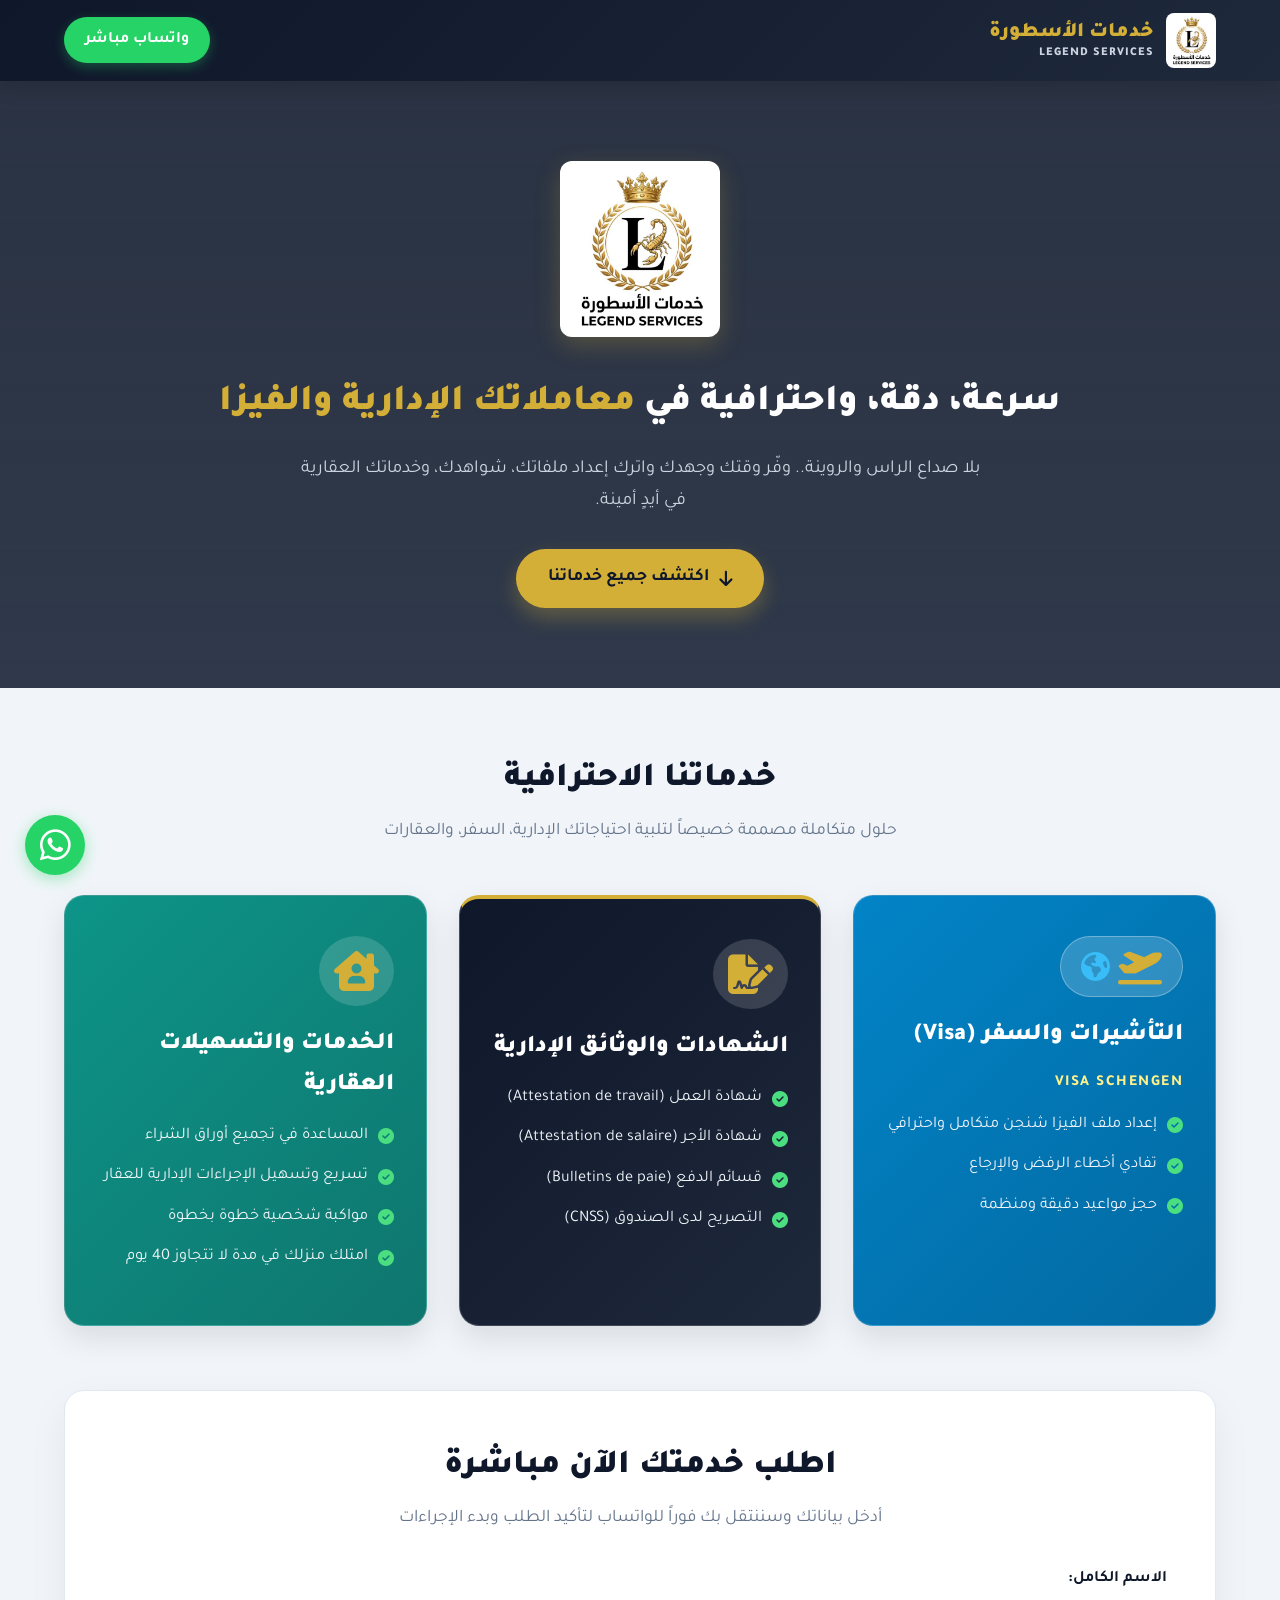
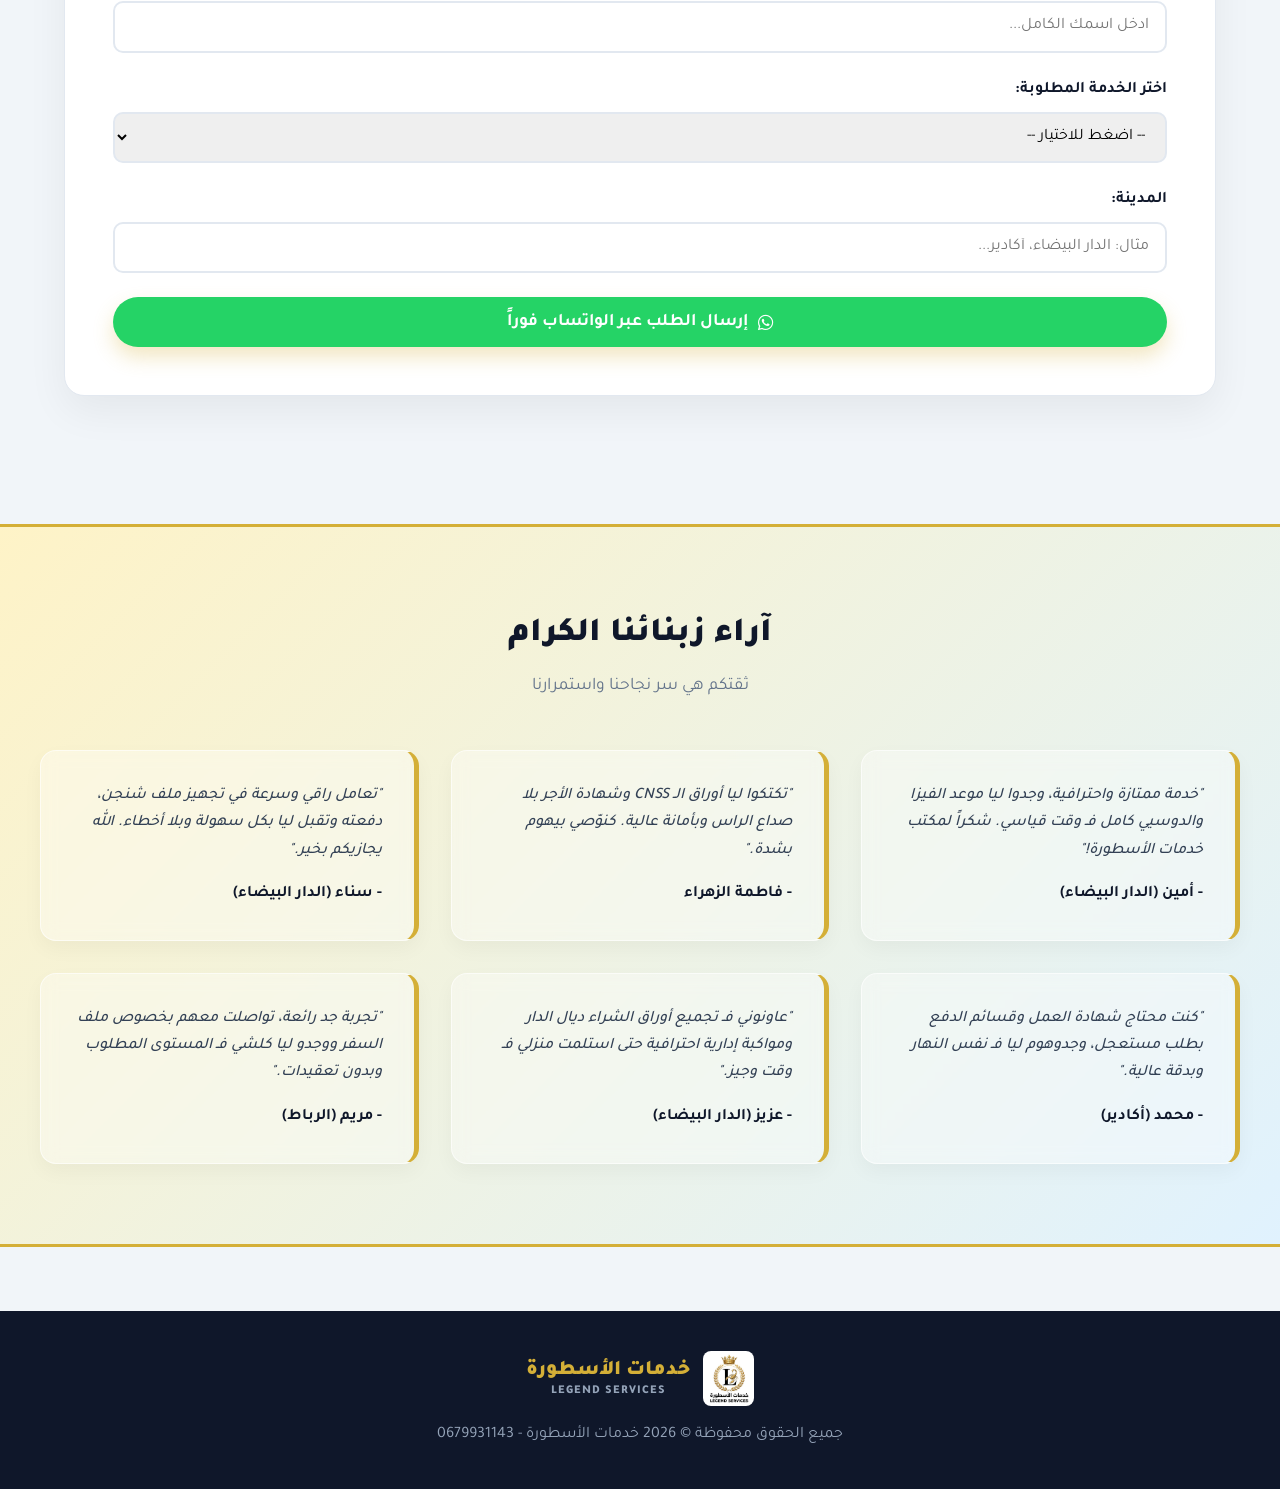
==== commit a2ff3413: "Update index.html" ====
--- a/index.html
+++ b/index.html
@@ -97,7 +97,7 @@
             transform: translateY(-2px);
         }
 
-        /* واجهة الهيرو (Hero Section) */
+        /* قسم الهيرو (Hero Section) */
         .hero {
             background: linear-gradient(rgba(15, 23, 42, 0.88), rgba(30, 41, 59, 0.92)), url('https://images.unsplash.com/photo-1497366216548-37526070297c?auto=format&fit=crop&w=1920&q=80') center/cover;
             color: var(--white);
@@ -176,7 +176,7 @@
             font-size: 1.1rem;
         }
 
-        /* شبكة البطاقات */
+        /* شبكة البطاقات بخلفيات زاهية وأنيقة */
         .services-grid {
             display: grid;
             grid-template-columns: repeat(auto-fit, minmax(300px, 1fr));
@@ -245,4 +245,349 @@
         }
 
         .service-card i.card-icon {
-            font
+            font-size: 2.5rem;
+            color: var(--accent);
+            margin-bottom: 1.2rem;
+            display: inline-block;
+            background: rgba(255, 255, 255, 0.15);
+            padding: 15px;
+            border-radius: 50%;
+        }
+
+        .service-card h3 {
+            font-size: 1.5rem;
+            font-weight: 900;
+            margin-bottom: 0.8rem;
+            color: var(--white);
+        }
+
+        .service-card ul {
+            list-style: none;
+            margin-top: 1rem;
+        }
+
+        .service-card ul li {
+            margin-bottom: 0.8rem;
+            color: #f1f5f9;
+            display: flex;
+            align-items: center;
+            gap: 10px;
+            font-size: 1.02rem;
+        }
+
+        .service-card ul li i {
+            font-size: 1rem;
+            color: #4ade80;
+        }
+
+        /* استمارة طلب الخدمة */
+        .calculator-section {
+            background: var(--white);
+            border-radius: 20px;
+            padding: 3rem;
+            box-shadow: 0 15px 40px rgba(0,0,0,0.06);
+            margin-top: 4rem;
+            border: 1px solid #e2e8f0;
+        }
+
+        .form-group {
+            margin-bottom: 1.5rem;
+        }
+
+        .form-group label {
+            display: block;
+            font-weight: 700;
+            margin-bottom: 0.5rem;
+            color: var(--primary);
+        }
+
+        .form-control {
+            width: 100%;
+            padding: 0.9rem 1rem;
+            border: 2px solid #e2e8f0;
+            border-radius: 10px;
+            font-size: 1rem;
+            outline: none;
+            transition: 0.3s;
+        }
+
+        .form-control:focus {
+            border-color: var(--accent);
+        }
+
+        /* آراء العملاء (خلفية زاهية ومشرقة وبدون خلفيات بيضاء للبطاقات) */
+        .testimonials {
+            background: linear-gradient(135deg, #fef3c7 0%, #e0f2fe 100%);
+            padding: 5rem 1.5rem;
+            margin-top: 4rem;
+            border-top: 3px solid var(--accent);
+            border-bottom: 3px solid var(--accent);
+        }
+
+        .testimonials-grid {
+            display: grid;
+            grid-template-columns: repeat(auto-fit, minmax(280px, 1fr));
+            gap: 2rem;
+            max-width: 1200px;
+            margin: 0 auto;
+        }
+
+        .testimonial-card {
+            background: rgba(255, 255, 255, 0.35);
+            backdrop-filter: blur(8px);
+            padding: 2rem;
+            border-radius: 16px;
+            box-shadow: 0 8px 20px rgba(0, 0, 0, 0.04);
+            border-right: 5px solid var(--accent);
+            border-top: 1px solid rgba(255, 255, 255, 0.6);
+            border-left: 1px solid rgba(255, 255, 255, 0.6);
+            border-bottom: 1px solid rgba(255, 255, 255, 0.6);
+            transition: 0.3s;
+        }
+
+        .testimonial-card:hover {
+            transform: translateY(-5px);
+            background: rgba(255, 255, 255, 0.6);
+        }
+
+        .testimonial-card p {
+            font-style: italic;
+            color: var(--text-main);
+            margin-bottom: 1rem;
+            font-weight: 500;
+        }
+
+        .testimonial-card h4 {
+            color: var(--primary);
+            font-weight: 700;
+        }
+
+        /* التذييل (Footer) */
+        footer {
+            background-color: var(--primary);
+            color: var(--white);
+            text-align: center;
+            padding: 2.5rem 1.5rem;
+            margin-top: 4rem;
+        }
+
+        footer p {
+            color: #94a3b8;
+        }
+
+        /* زر واتساب عائم */
+        .whatsapp-float {
+            position: fixed;
+            bottom: 25px;
+            left: 25px;
+            background-color: var(--success);
+            color: white;
+            width: 60px;
+            height: 60px;
+            border-radius: 50%;
+            display: flex;
+            align-items: center;
+            justify-content: center;
+            font-size: 2.2rem;
+            box-shadow: 0 4px 15px rgba(37, 211, 102, 0.4);
+            z-index: 1000;
+            transition: 0.3s;
+            text-decoration: none;
+        }
+
+        .whatsapp-float:hover {
+            transform: scale(1.1);
+        }
+
+        @media (max-width: 768px) {
+            .hero h1 { font-size: 1.8rem; }
+            .calculator-section { padding: 1.5rem; }
+        }
+    </style>
+</head>
+<body>
+
+    <!-- رأس الصفحة -->
+    <header>
+        <div class="logo-container">
+            <img src="logo.JPG" alt="شعار خدمات الأسطورة" class="logo-img">
+            <div class="logo-text">
+                خدمات الأسطورة
+                <span>LEGEND SERVICES</span>
+            </div>
+        </div>
+        <!-- تم حذف أيقونة الواتساب من هنا وبقاء النص فقط -->
+        <a href="https://wa.me/212679931143?text=%D8%A7%D9%84%D9%85%D8%B1%D8%AC%D9%88%20%D8%A7%D9%84%D8%A7%D9%86%D8%AA%D8%B8%D8%A7%D8%B1%20%D9%88%20%D8%B4%D9%83%D8%B1%D8%A7%20%D8%B9%D9%84%D9%89%20%D8%AB%D9%82%D8%AA%D9%83%D9%85%20%D8%A8%D8%AE%D8%AF%D9%85%D8%A7%D8%AA%20%D8%A7%D9%84%D8%A7%D8%B3%D8%B7%D9%88%D8%B1%D8%A9%20%D9%88%D8%A7%D9%86%D9%86%D8%A7%20%D9%81%D9%8A%20%D9%84%D8%AD%D8%B8%D8%A7%D8%AA%20%D8%B3%D9%88%D9%81%20%D9%86%D8%AA%D9%88%D8%A7%D8%B5%D9%84%20%D9%85%D8%B9%D9%83%20%D9%88%D8%B4%D9%83%D8%B1%D8%A7." class="header-cta" target="_blank">
+            واتساب مباشر
+        </a>
+    </header>
+
+    <!-- واجهة الهيرو -->
+    <section class="hero">
+        <img src="logo.JPG" alt="خدمات الأسطورة" class="hero-logo-big">
+        <h1>سرعة، دقة، واحترافية في <span>معاملاتك الإدارية والفيزا</span></h1>
+        <p>بلا صداع الراس والروينة.. وفّر وقتك وجهدك واترك إعداد ملفاتك، شواهدك، وخدماتك العقارية في أيدٍ أمينة.</p>
+        <a href="#services" class="btn-main">
+            <i class="fa-solid fa-arrow-down"></i> اكتشف جميع خدماتنا
+        </a>
+    </section>
+
+    <!-- قسم الخدمات الرئيسية -->
+    <div class="container" id="services">
+        <div class="section-title">
+            <h2>خدماتنا الاحترافية</h2>
+            <p>حلول متكاملة مصممة خصيصاً لتلبية احتياجاتك الإدارية، السفر، والعقارات</p>
+        </div>
+
+        <div class="services-grid">
+            <!-- كارت 1: التأشيرات والسفر -->
+            <div class="service-card card-visa">
+                <div class="plane-icon-wrapper">
+                    <i class="fa-solid fa-plane-departure"></i>
+                    <i class="fa-solid fa-earth-americas"></i>
+                </div>
+                <h3>التأشيرات والسفر (Visa)</h3>
+                <div class="visa-subtext">Visa Schengen</div>
+                <ul>
+                    <li><i class="fa-solid fa-circle-check"></i> إعداد ملف الفيزا شنجن متكامل واحترافي</li>
+                    <li><i class="fa-solid fa-circle-check"></i> تفادي أخطاء الرفض والإرجاع</li>
+                    <li><i class="fa-solid fa-circle-check"></i> حجز مواعيد دقيقة ومنظمة</li>
+                </ul>
+            </div>
+
+            <!-- كارت 2: الشهادات والوثائق الإدارية -->
+            <div class="service-card card-docs">
+                <i class="fa-solid fa-file-signature card-icon"></i>
+                <h3>الشهادات والوثائق الإدارية</h3>
+                <ul>
+                    <li><i class="fa-solid fa-circle-check"></i> شهادة العمل (Attestation de travail)</li>
+                    <li><i class="fa-solid fa-circle-check"></i> شهادة الأجر (Attestation de salaire)</li>
+                    <li><i class="fa-solid fa-circle-check"></i> قسائم الدفع (Bulletins de paie)</li>
+                    <li><i class="fa-solid fa-circle-check"></i> التصريح لدى الصندوق (CNSS)</li>
+                </ul>
+            </div>
+
+            <!-- كارت 3: الخدمات والتسهيلات العقارية -->
+            <div class="service-card card-realestate">
+                <i class="fa-solid fa-house-chimney-user card-icon"></i>
+                <h3>الخدمات والتسهيلات العقارية</h3>
+                <ul>
+                    <li><i class="fa-solid fa-circle-check"></i> المساعدة في تجميع أوراق الشراء</li>
+                    <li><i class="fa-solid fa-circle-check"></i> تسريع وتسهيل الإجراءات الإدارية للعقار</li>
+                    <li><i class="fa-solid fa-circle-check"></i> مواكبة شخصية خطوة بخطوة</li>
+                    <li><i class="fa-solid fa-circle-check"></i> امتلك منزلك في مدة لا تتجاوز 40 يوم</li>
+                </ul>
+            </div>
+        </div>
+
+        <!-- استمارة طلب الخدمة -->
+        <div class="calculator-section">
+            <div class="section-title" style="margin-bottom: 2rem;">
+                <h2>اطلب خدمتك الآن مباشرة</h2>
+                <p>أدخل بياناتك وسننتقل بك فوراً للواتساب لتأكيد الطلب وبدء الإجراءات</p>
+            </div>
+
+            <form id="leadForm" onsubmit="sendToWhatsApp(event)">
+                <div class="form-group">
+                    <label for="fullName">الاسم الكامل:</label>
+                    <input type="text" id="fullName" class="form-control" placeholder="ادخل اسمك الكامل..." required>
+                </div>
+
+                <div class="form-group">
+                    <label for="serviceType">اختر الخدمة المطلوبة:</label>
+                    <select id="serviceType" class="form-control" required>
+                        <option value="">-- اضغط للاختيار --</option>
+                        <option value="ملف تأشيرة شنجن ومواعيد (Visa)">ملف تأشيرة شنجن ومواعيد (Visa)</option>
+                        <option value="شهادات إدارية (عمل، أجر، CNSS)">شهادات إدارية (عمل، أجر، CNSS)</option>
+                        <option value="خدمات وتسهيلات عقارية">خدمات وتسهيلات عقارية</option>
+                        <option value="استشارة أو خدمة أخرى">استشارة أو خدمة أخرى</option>
+                    </select>
+                </div>
+
+                <div class="form-group">
+                    <label for="clientCity">المدينة:</label>
+                    <input type="text" id="clientCity" class="form-control" placeholder="مثال: الدار البيضاء، أكادير..." required>
+                </div>
+
+                <button type="submit" class="btn-main" style="width: 100%; justify-content: center; border: none; cursor: pointer; background-color: var(--success); color: white;">
+                    <i class="fa-brands fa-whatsapp"></i> إرسال الطلب عبر الواتساب فوراً
+                </button>
+            </form>
+        </div>
+    </div>
+
+    <!-- قسم آراء العملاء بدون خلفية بيضاء وبلون زاهي -->
+    <section class="testimonials">
+        <div class="section-title">
+            <h2>آراء زبنائنا الكرام</h2>
+            <p>ثقتكم هي سر نجاحنا واستمرارنا</p>
+        </div>
+        <div class="testimonials-grid">
+            <div class="testimonial-card">
+                <p>"خدمة ممتازة واحترافية، وجدوا ليا موعد الفيزا والدوسيي كامل فـ وقت قياسي. شكراً لمكتب خدمات الأسطورة!"</p>
+                <h4>- أمين (الدار البيضاء)</h4>
+            </div>
+            <div class="testimonial-card">
+                <p>"تكتكوا ليا أوراق الـ CNSS وشهادة الأجر بلا صداع الراس وبأمانة عالية. كنوّصي بيهوم بشدة."</p>
+                <h4>- فاطمة الزهراء</h4>
+            </div>
+            <div class="testimonial-card">
+                <p>"تعامل راقي وسرعة في تجهيز ملف شنجن، دفعته وتقبل ليا بكل سهولة وبلا أخطاء. الله يجازيكم بخير."</p>
+                <h4>- سناء (الدار البيضاء)</h4>
+            </div>
+            <div class="testimonial-card">
+                <p>"كنت محتاج شهادة العمل وقسائم الدفع بطلب مستعجل، وجدوهوم ليا فـ نفس النهار وبدقة عالية."</p>
+                <h4>- محمد (أكادير)</h4>
+            </div>
+            <div class="testimonial-card">
+                <p>"عاونوني فـ تجميع أوراق الشراء ديال الدار ومواكبة إدارية احترافية حتى استلمت منزلي فـ وقت وجيز."</p>
+                <h4>- عزيز (الدار البيضاء)</h4>
+            </div>
+            <div class="testimonial-card">
+                <p>"تجربة جد رائعة، تواصلت معهم بخصوص ملف السفر ووجدو ليا كلشي فـ المستوى المطلوب وبدون تعقيدات."</p>
+                <h4>- مريم (الرباط)</h4>
+            </div>
+        </div>
+    </section>
+
+    <!-- التذييل -->
+    <footer>
+        <div class="logo-container" style="justify-content: center; margin-bottom: 1rem;">
+            <img src="logo.JPG" alt="شعار خدمات الأسطورة" class="logo-img">
+            <div class="logo-text" style="color: var(--accent);">
+                خدمات الأسطورة
+                <span style="color: #94a3b8;">LEGEND SERVICES</span>
+            </div>
+        </div>
+        <p>جميع الحقوق محفوظة © 2026 خدمات الأسطورة - 0679931143</p>
+    </footer>
+
+    <!-- زر واتساب عائم -->
+    <a href="https://wa.me/212679931143?text=%D8%A7%D9%84%D9%85%D8%B1%D8%AC%D9%88%20%D8%A7%D9%84%D8%A7%D9%86%D8%AA%D8%B8%D8%A7%D8%B1%20%D9%88%20%D8%B4%D9%83%D8%B1%D8%A7%20%D8%B9%D9%84%D9%89%20%D8%AB%D9%82%D8%AA%D9%83%D9%85%20%D8%A8%D8%AE%D8%AF%D9%85%D8%A7%D8%AA%20%D8%A7%D9%84%D8%A7%D8%B3%D8%B7%D9%88%D8%B1%D8%A9%20%D9%88%D8%A7%D9%86%D9%86%D8%A7%20%D9%81%D9%8A%20%D9%84%D8%AD%D8%B8%D8%A7%D8%AA%20%D8%B3%D9%88%D9%81%20%D9%86%D8%AA%D9%88%D8%A7%D8%B5%D9%84%20%D9%85%D8%B9%D9%83%20%D9%88%D8%B4%D9%83%D8%B1%D8%A7." class="whatsapp-float" target="_blank" title="تواصل معنا عبر الواتساب">
+        <i class="fa-brands fa-whatsapp"></i>
+    </a>
+
+    <!-- سكربت التوجيه للواتساب -->
+    <script>
+        function sendToWhatsApp(event) {
+            event.preventDefault();
+            
+            const fullName = document.getElementById('fullName').value;
+            const service = document.getElementById('serviceType').value;
+            const city = document.getElementById('clientCity').value;
+            
+            const phoneNumber = "212679931143"; 
+            const welcomeMsg = "المرجو الانتظار و شكرا على ثقتكم بخدمات الاسطورة واننا في لحظات سوف نتواصل معك وشكرا.";
+            
+            const fullMessage = `${welcomeMsg}%0a%0a` +
+                                `📌 *تفاصيل الطلب:*%0a` +
+                                `- الاسم الكامل: ${fullName}%0a` +
+                                `- الخدمة المطلوبة: ${service}%0a` +
+                                `- المدينة: ${city}`;
+            
+            const whatsappURL = `https://wa.me/${phoneNumber}?text=${fullMessage}`;
+            window.open(whatsappURL, '_blank');
+        }
+    </script>
+</body>
+</html>
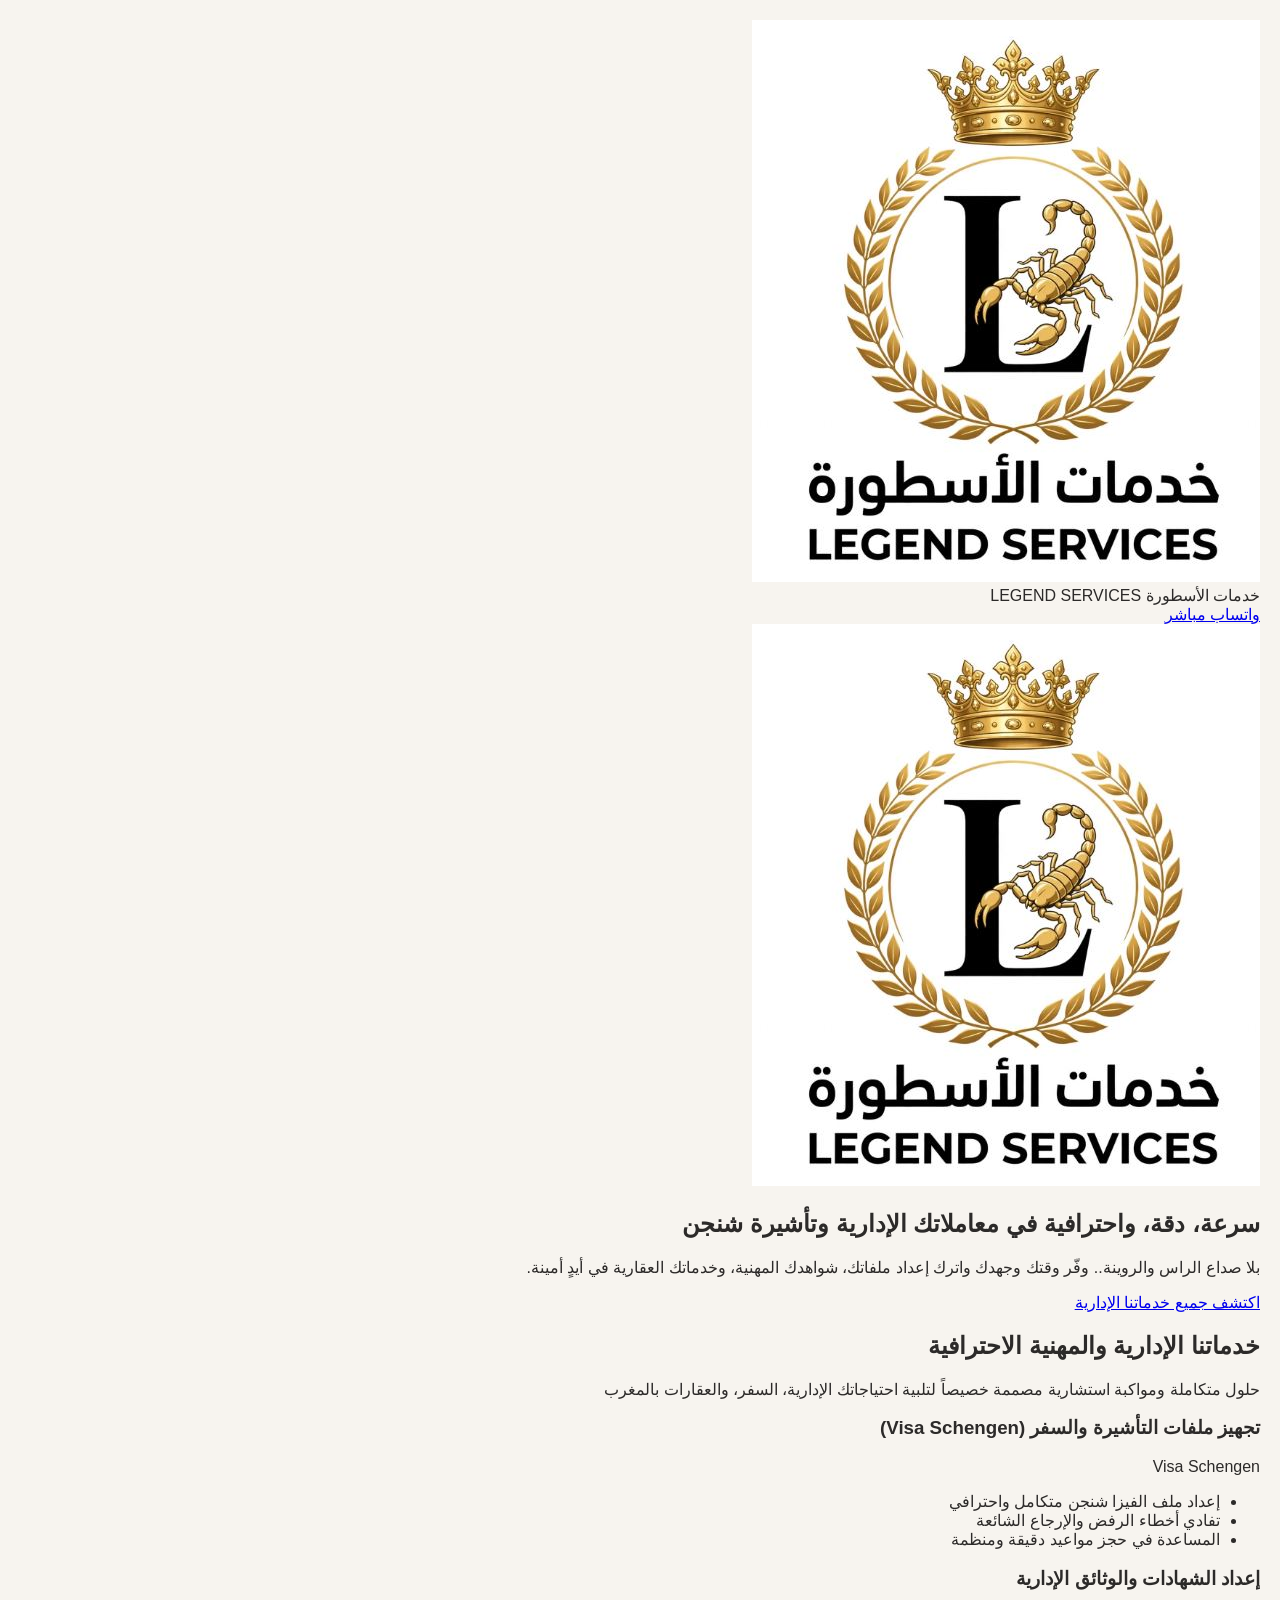
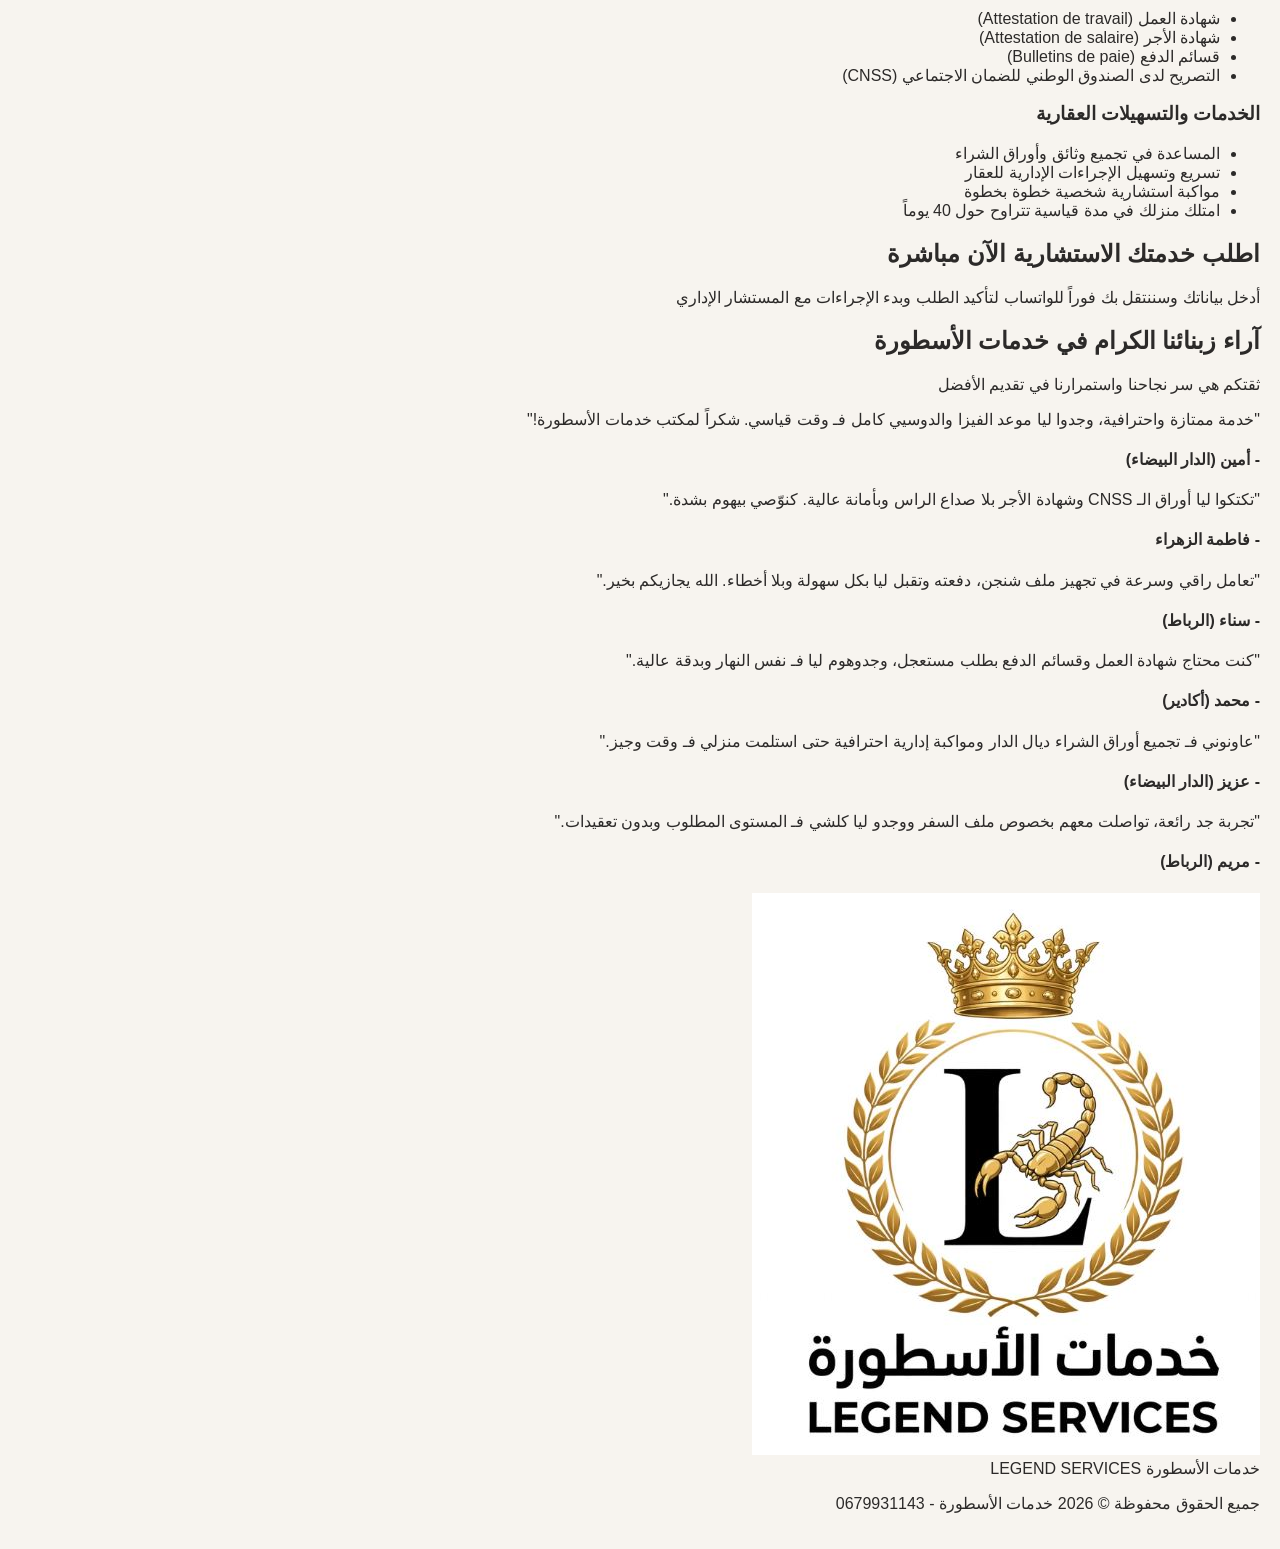
==== commit 4d2cdd51: "Update index.html" ====
--- a/index.html
+++ b/index.html
@@ -3,591 +3,157 @@
 <head>
     <meta charset="UTF-8">
     <meta name="viewport" content="width=device-width, initial-scale=1.0">
-    <title>خدمات الأسطورة - LEGEND SERVICES</title>
-    <!-- استيراد خط Tajawal العصري -->
-    <link href="https://fonts.googleapis.com/css2?family=Tajawal:wght@400;500;700;900&display=swap" rel="stylesheet">
-    <!-- مكتبة FontAwesome للأيقونات -->
-    <link rel="stylesheet" href="https://cdnjs.cloudflare.com/ajax/libs/font-awesome/6.4.0/css/all.min.css">
-    
-    <style>
-        :root {
-            --primary: #0f172a;
-            --secondary: #1e293b;
-            --accent: #d4af37;
-            --accent-hover: #b38f27;
-            --text-main: #334155;
-            --text-light: #64748b;
-            --bg-light: #f1f5f9;
-            --white: #ffffff;
-            --success: #25d366;
-        }
 
-        * {
-            box-sizing: border-box;
-            margin: 0;
-            padding: 0;
-            font-family: 'Tajawal', sans-serif;
-        }
+    <!-- SEO Meta Tags - محركات البحث -->
+    <title>خدمات الأسطورة | إعداد الملفات الإدارية، شهادة العمل، وتأشيرة شنجن بالمغرب</title>
+    <meta name="description" content="خدمات الأسطورة توفر لك الاستشارة، مواكبة إعداد ملفات شنجن (Visa Schengen)، شهادة العمل، قسائم الدفع، والتصريح الاجتماعي CNSS بكل دقة واحترافية.">
+    <meta name="keywords" content="خدمات الأسطورة, شهادة العمل, شهادة الأجر, قسائم الدفع, التصريح الاجتماعي, CNSS, ملف الفيزا شنجن المغرب, Visa Schengen, الخدمات العقارية المغرب, attestation de travail maroc, bulletin de paie">
+    <meta name="author" content="خدمات الأسطورة - LEGEND SERVICES">
+    <meta name="robots" content="index, follow">
 
-        body {
-            background-color: var(--bg-light);
-            color: var(--text-main);
-            line-height: 1.7;
-        }
+    <!-- Open Graph Meta Tags - تحسين ظهور الرابط عند المشاركة في فيسبوك والواتساب -->
+    <meta property="og:title" content="خدمات الأسطورة | حلول ومواكبة للملفات الإدارية وتأشيرة شنجن">
+    <meta property="og:description" content="بلا صداع الراس.. جهز ملفاتك، شواهدك، وخدماتك الإدارية والعقارية بكل سرعة واحترافية.">
+    <meta property="og:image" content="logo.JPG">
+    <meta property="og:type" content="website">
 
-        /* رأس الصفحة */
-        header {
-            background: linear-gradient(135deg, var(--primary), var(--secondary));
-            color: var(--white);
-            padding: 0.8rem 5%;
-            display: flex;
-            justify-content: space-between;
-            align-items: center;
-            position: sticky;
-            top: 0;
-            z-index: 1000;
-            box-shadow: 0 4px 20px rgba(0,0,0,0.15);
-        }
-
-        .logo-container {
-            display: flex;
-            align-items: center;
-            gap: 12px;
-        }
-
-        .logo-img {
-            height: 55px;
-            width: auto;
-            border-radius: 8px;
-            background: #fff;
-            padding: 2px;
-        }
-
-        .logo-text {
-            font-size: 1.3rem;
-            font-weight: 900;
-            color: var(--accent);
-            display: flex;
-            flex-direction: column;
-            line-height: 1.2;
-        }
-
-        .logo-text span {
-            font-size: 0.75rem;
-            color: #cbd5e1;
-            letter-spacing: 1px;
-        }
-
-        .header-cta {
-            background-color: var(--success);
-            color: var(--white);
-            padding: 0.6rem 1.3rem;
-            border-radius: 50px;
-            font-weight: 700;
-            text-decoration: none;
-            display: flex;
-            align-items: center;
-            gap: 8px;
-            transition: 0.3s;
-            box-shadow: 0 4px 12px rgba(37, 211, 102, 0.3);
-        }
-
-        .header-cta:hover {
-            background-color: #1eb954;
-            transform: translateY(-2px);
-        }
-
-        /* قسم الهيرو (Hero Section) */
-        .hero {
-            background: linear-gradient(rgba(15, 23, 42, 0.88), rgba(30, 41, 59, 0.92)), url('https://images.unsplash.com/photo-1497366216548-37526070297c?auto=format&fit=crop&w=1920&q=80') center/cover;
-            color: var(--white);
-            text-align: center;
-            padding: 5rem 1rem;
-        }
-
-        .hero-logo-big {
-            max-width: 160px;
-            margin-bottom: 1.5rem;
-            border-radius: 12px;
-            box-shadow: 0 8px 25px rgba(212, 175, 55, 0.25);
-            background: #fff;
-            padding: 5px;
-        }
-
-        .hero h1 {
-            font-size: 2.3rem;
-            font-weight: 900;
-            margin-bottom: 1.2rem;
-            color: var(--white);
-        }
-
-        .hero h1 span {
-            color: var(--accent);
-        }
-
-        .hero p {
-            font-size: 1.15rem;
-            max-width: 700px;
-            margin: 0 auto 2rem auto;
-            color: #cbd5e1;
-        }
-
-        .btn-main {
-            background-color: var(--accent);
-            color: var(--primary);
-            padding: 0.9rem 2rem;
-            font-size: 1.1rem;
-            font-weight: 700;
-            border-radius: 50px;
-            text-decoration: none;
-            display: inline-flex;
-            align-items: center;
-            gap: 10px;
-            box-shadow: 0 10px 20px rgba(212, 175, 55, 0.3);
-            transition: 0.3s;
-        }
-
-        .btn-main:hover {
-            background-color: var(--accent-hover);
-            transform: scale(1.03);
-        }
-
-        /* حاوية المحتوى الرئيسي */
-        .container {
-            max-width: 1200px;
-            margin: 0 auto;
-            padding: 4rem 1.5rem;
-        }
-
-        .section-title {
-            text-align: center;
-            margin-bottom: 3rem;
-        }
-
-        .section-title h2 {
-            font-size: 2.1rem;
-            font-weight: 900;
-            color: var(--primary);
-            margin-bottom: 0.5rem;
-        }
-
-        .section-title p {
-            color: var(--text-light);
-            font-size: 1.1rem;
-        }
-
-        /* شبكة البطاقات بخلفيات زاهية وأنيقة */
-        .services-grid {
-            display: grid;
-            grid-template-columns: repeat(auto-fit, minmax(300px, 1fr));
-            gap: 2rem;
-        }
-
-        .service-card {
-            padding: 2.5rem 2rem;
-            border-radius: 20px;
-            box-shadow: 0 12px 30px rgba(0, 0, 0, 0.1);
-            transition: all 0.3s ease;
-            color: var(--white);
-            position: relative;
-            overflow: hidden;
-            border: 1px solid rgba(255, 255, 255, 0.2);
-        }
-
-        .card-visa {
-            background: linear-gradient(135deg, #0284c7 0%, #0369a1 100%);
-        }
-
-        .card-docs {
-            background: linear-gradient(135deg, #0f172a 0%, #1e293b 100%);
-            border-top: 4px solid var(--accent);
-        }
-
-        .card-realestate {
-            background: linear-gradient(135deg, #0d9488 0%, #0f766e 100%);
-        }
-
-        .service-card:hover {
-            transform: translateY(-8px);
-            box-shadow: 0 20px 40px rgba(0, 0, 0, 0.2);
-        }
-
-        .plane-icon-wrapper {
-            position: relative;
-            display: inline-flex;
-            align-items: center;
-            justify-content: center;
-            gap: 8px;
-            background: rgba(255, 255, 255, 0.18);
-            padding: 12px 20px;
-            border-radius: 50px;
-            margin-bottom: 1.2rem;
-            border: 1px solid rgba(255, 255, 255, 0.3);
-        }
-
-        .plane-icon-wrapper i.fa-plane-departure {
-            font-size: 2.2rem;
-            color: var(--accent);
-        }
-
-        .plane-icon-wrapper i.fa-earth-americas {
-            font-size: 1.8rem;
-            color: #38bdf8;
-        }
-
-        .visa-subtext {
-            font-size: 0.95rem;
-            font-weight: 800;
-            letter-spacing: 1.5px;
-            color: #fef08a;
-            margin-bottom: 0.8rem;
-            text-transform: uppercase;
-        }
-
-        .service-card i.card-icon {
-            font-size: 2.5rem;
-            color: var(--accent);
-            margin-bottom: 1.2rem;
-            display: inline-block;
-            background: rgba(255, 255, 255, 0.15);
-            padding: 15px;
-            border-radius: 50%;
-        }
-
-        .service-card h3 {
-            font-size: 1.5rem;
-            font-weight: 900;
-            margin-bottom: 0.8rem;
-            color: var(--white);
-        }
-
-        .service-card ul {
-            list-style: none;
-            margin-top: 1rem;
-        }
-
-        .service-card ul li {
-            margin-bottom: 0.8rem;
-            color: #f1f5f9;
-            display: flex;
-            align-items: center;
-            gap: 10px;
-            font-size: 1.02rem;
-        }
-
-        .service-card ul li i {
-            font-size: 1rem;
-            color: #4ade80;
-        }
-
-        /* استمارة طلب الخدمة */
-        .calculator-section {
-            background: var(--white);
-            border-radius: 20px;
-            padding: 3rem;
-            box-shadow: 0 15px 40px rgba(0,0,0,0.06);
-            margin-top: 4rem;
-            border: 1px solid #e2e8f0;
-        }
-
-        .form-group {
-            margin-bottom: 1.5rem;
-        }
-
-        .form-group label {
-            display: block;
-            font-weight: 700;
-            margin-bottom: 0.5rem;
-            color: var(--primary);
-        }
-
-        .form-control {
-            width: 100%;
-            padding: 0.9rem 1rem;
-            border: 2px solid #e2e8f0;
-            border-radius: 10px;
-            font-size: 1rem;
-            outline: none;
-            transition: 0.3s;
-        }
-
-        .form-control:focus {
-            border-color: var(--accent);
-        }
-
-        /* آراء العملاء (خلفية زاهية ومشرقة وبدون خلفيات بيضاء للبطاقات) */
-        .testimonials {
-            background: linear-gradient(135deg, #fef3c7 0%, #e0f2fe 100%);
-            padding: 5rem 1.5rem;
-            margin-top: 4rem;
-            border-top: 3px solid var(--accent);
-            border-bottom: 3px solid var(--accent);
-        }
-
-        .testimonials-grid {
-            display: grid;
-            grid-template-columns: repeat(auto-fit, minmax(280px, 1fr));
-            gap: 2rem;
-            max-width: 1200px;
-            margin: 0 auto;
-        }
-
-        .testimonial-card {
-            background: rgba(255, 255, 255, 0.35);
-            backdrop-filter: blur(8px);
-            padding: 2rem;
-            border-radius: 16px;
-            box-shadow: 0 8px 20px rgba(0, 0, 0, 0.04);
-            border-right: 5px solid var(--accent);
-            border-top: 1px solid rgba(255, 255, 255, 0.6);
-            border-left: 1px solid rgba(255, 255, 255, 0.6);
-            border-bottom: 1px solid rgba(255, 255, 255, 0.6);
-            transition: 0.3s;
-        }
-
-        .testimonial-card:hover {
-            transform: translateY(-5px);
-            background: rgba(255, 255, 255, 0.6);
-        }
-
-        .testimonial-card p {
-            font-style: italic;
-            color: var(--text-main);
-            margin-bottom: 1rem;
-            font-weight: 500;
-        }
-
-        .testimonial-card h4 {
-            color: var(--primary);
-            font-weight: 700;
-        }
-
-        /* التذييل (Footer) */
-        footer {
-            background-color: var(--primary);
-            color: var(--white);
-            text-align: center;
-            padding: 2.5rem 1.5rem;
-            margin-top: 4rem;
-        }
-
-        footer p {
-            color: #94a3b8;
-        }
-
-        /* زر واتساب عائم */
-        .whatsapp-float {
-            position: fixed;
-            bottom: 25px;
-            left: 25px;
-            background-color: var(--success);
-            color: white;
-            width: 60px;
-            height: 60px;
-            border-radius: 50%;
-            display: flex;
-            align-items: center;
-            justify-content: center;
-            font-size: 2.2rem;
-            box-shadow: 0 4px 15px rgba(37, 211, 102, 0.4);
-            z-index: 1000;
-            transition: 0.3s;
-            text-decoration: none;
-        }
-
-        .whatsapp-float:hover {
-            transform: scale(1.1);
-        }
-
-        @media (max-width: 768px) {
-            .hero h1 { font-size: 1.8rem; }
-            .calculator-section { padding: 1.5rem; }
-        }
-    </style>
+    <link rel="stylesheet" href="style.css">
+    <!-- يمكنك إضافة روابط أيقونات FontAwesome أو القوالب هنا -->
 </head>
 <body>
 
-    <!-- رأس الصفحة -->
+    <!-- الهيدر الرئيسي -->
     <header>
-        <div class="logo-container">
-            <img src="logo.JPG" alt="شعار خدمات الأسطورة" class="logo-img">
-            <div class="logo-text">
+        <div>
+            <img alt="شعار خدمات الأسطورة - إعداد الملفات الإدارية والفيزا" src="logo.JPG">
+            <div>
                 خدمات الأسطورة
                 <span>LEGEND SERVICES</span>
             </div>
         </div>
-        <!-- تم حذف أيقونة الواتساب من هنا وبقاء النص فقط -->
-        <a href="https://wa.me/212679931143?text=%D8%A7%D9%84%D9%85%D8%B1%D8%AC%D9%88%20%D8%A7%D9%84%D8%A7%D9%86%D8%AA%D8%B8%D8%A7%D8%B1%20%D9%88%20%D8%B4%D9%83%D8%B1%D8%A7%20%D8%B9%D9%84%D9%89%20%D8%AB%D9%82%D8%AA%D9%83%D9%85%20%D8%A8%D8%AE%D8%AF%D9%85%D8%A7%D8%AA%20%D8%A7%D9%84%D8%A7%D8%B3%D8%B7%D9%88%D8%B1%D8%A9%20%D9%88%D8%A7%D9%86%D9%86%D8%A7%20%D9%81%D9%8A%20%D9%84%D8%AD%D8%B8%D8%A7%D8%AA%20%D8%B3%D9%88%D9%81%20%D9%86%D8%AA%D9%88%D8%A7%D8%B5%D9%84%20%D9%85%D8%B9%D9%83%20%D9%88%D8%B4%D9%83%D8%B1%D8%A7." class="header-cta" target="_blank">
+        
+        <a href="https://wa.me/212679931143?text=%D8%A7%D9%84%D9%85%D8%B1%D8%AC%D9%88%20%D8%A7%D9%84%D8%A7%D9%86%D8%AA%D8%B8%D8%A7%D8%B1%20%D9%88%20%D8%B4%D9%83%D8%B1%D8%A7%20%D8%B9%D9%8D%D9%84%D9%89%20%D8%AB%D9%82%D8%AA%D9%83%D9%85%20%D8%A8%D8%AE%D8%AF%D9%85%D8%A7%D8%AA%20%D8%A7%D9%84%D8%A7%D8%B3%D8%B7%D9%88%D8%B1%D8%A9%20%D9%88%D8%A7%D9%86%D9%86%D8%A7%20%D9%81%D9%8A%20%D9%84%D8%AD%D8%B8%D8%A7%D8%AA%20%D8%B3%D9%88%D9%81%20%D9%86%D8%AA%D9%88%D8%A7%D8%B5%D9%84%20%D9%85%D8%B9%D9%83%20%D9%88%D8%B4%D9%83%D8%B1%D8%A7." target="_blank" rel="noopener">
             واتساب مباشر
         </a>
     </header>
 
-    <!-- واجهة الهيرو -->
-    <section class="hero">
-        <img src="logo.JPG" alt="خدمات الأسطورة" class="hero-logo-big">
-        <h1>سرعة، دقة، واحترافية في <span>معاملاتك الإدارية والفيزا</span></h1>
-        <p>بلا صداع الراس والروينة.. وفّر وقتك وجهدك واترك إعداد ملفاتك، شواهدك، وخدماتك العقارية في أيدٍ أمينة.</p>
-        <a href="#services" class="btn-main">
-            <i class="fa-solid fa-arrow-down"></i> اكتشف جميع خدماتنا
+    <!-- الواجهة الترحيبية HERO -->
+    <section>
+        <img alt="خدمات الأسطورة لاستشارات الملفات الإدارية والفيزا" src="logo.JPG">
+        <h1>سرعة، دقة، واحترافية في <span>معاملاتك الإدارية وتأشيرة شنجن</span></h1>
+        <p>بلا صداع الراس والروينة.. وفّر وقتك وجهدك واترك إعداد ملفاتك، شواهدك المهنية، وخدماتك العقارية في أيدٍ أمينة.</p>
+        <a href="#services">
+            <i></i> اكتشف جميع خدماتنا الإدارية
         </a>
     </section>
 
-    <!-- قسم الخدمات الرئيسية -->
-    <div class="container" id="services">
-        <div class="section-title">
-            <h2>خدماتنا الاحترافية</h2>
-            <p>حلول متكاملة مصممة خصيصاً لتلبية احتياجاتك الإدارية، السفر، والعقارات</p>
+    <!-- قسم الخدمات -->
+    <div id="services">
+        <div>
+            <h2>خدماتنا الإدارية والمهنية الاحترافية</h2>
+            <p>حلول متكاملة ومواكبة استشارية مصممة خصيصاً لتلبية احتياجاتك الإدارية، السفر، والعقارات بالمغرب</p>
         </div>
 
-        <div class="services-grid">
-            <!-- كارت 1: التأشيرات والسفر -->
-            <div class="service-card card-visa">
-                <div class="plane-icon-wrapper">
-                    <i class="fa-solid fa-plane-departure"></i>
-                    <i class="fa-solid fa-earth-americas"></i>
+        <div>
+            <!-- خدمة الفيزا -->
+            <div>
+                <div>
+                    <i></i>
+                    <i></i>
                 </div>
-                <h3>التأشيرات والسفر (Visa)</h3>
-                <div class="visa-subtext">Visa Schengen</div>
+                <h3>تجهيز ملفات التأشيرة والسفر (Visa Schengen)</h3>
+                <div>Visa Schengen</div>
                 <ul>
-                    <li><i class="fa-solid fa-circle-check"></i> إعداد ملف الفيزا شنجن متكامل واحترافي</li>
-                    <li><i class="fa-solid fa-circle-check"></i> تفادي أخطاء الرفض والإرجاع</li>
-                    <li><i class="fa-solid fa-circle-check"></i> حجز مواعيد دقيقة ومنظمة</li>
+                    <li><i></i> إعداد ملف الفيزا شنجن متكامل واحترافي</li>
+                    <li><i></i> تفادي أخطاء الرفض والإرجاع الشائعة</li>
+                    <li><i></i> المساعدة في حجز مواعيد دقيقة ومنظمة</li>
                 </ul>
             </div>
 
-            <!-- كارت 2: الشهادات والوثائق الإدارية -->
-            <div class="service-card card-docs">
-                <i class="fa-solid fa-file-signature card-icon"></i>
-                <h3>الشهادات والوثائق الإدارية</h3>
+            <!-- خدمة الشهادات -->
+            <div>
+                <i></i>
+                <h3>إعداد الشهادات والوثائق الإدارية</h3>
                 <ul>
-                    <li><i class="fa-solid fa-circle-check"></i> شهادة العمل (Attestation de travail)</li>
-                    <li><i class="fa-solid fa-circle-check"></i> شهادة الأجر (Attestation de salaire)</li>
-                    <li><i class="fa-solid fa-circle-check"></i> قسائم الدفع (Bulletins de paie)</li>
-                    <li><i class="fa-solid fa-circle-check"></i> التصريح لدى الصندوق (CNSS)</li>
+                    <li><i></i> شهادة العمل (Attestation de travail)</li>
+                    <li><i></i> شهادة الأجر (Attestation de salaire)</li>
+                    <li><i></i> قسائم الدفع (Bulletins de paie)</li>
+                    <li><i></i> التصريح لدى الصندوق الوطني للضمان الاجتماعي (CNSS)</li>
                 </ul>
             </div>
 
-            <!-- كارت 3: الخدمات والتسهيلات العقارية -->
-            <div class="service-card card-realestate">
-                <i class="fa-solid fa-house-chimney-user card-icon"></i>
+            <!-- خدمة العقارات -->
+            <div>
+                <i></i>
                 <h3>الخدمات والتسهيلات العقارية</h3>
                 <ul>
-                    <li><i class="fa-solid fa-circle-check"></i> المساعدة في تجميع أوراق الشراء</li>
-                    <li><i class="fa-solid fa-circle-check"></i> تسريع وتسهيل الإجراءات الإدارية للعقار</li>
-                    <li><i class="fa-solid fa-circle-check"></i> مواكبة شخصية خطوة بخطوة</li>
-                    <li><i class="fa-solid fa-circle-check"></i> امتلك منزلك في مدة لا تتجاوز 40 يوم</li>
+                    <li><i></i> المساعدة في تجميع وثائق وأوراق الشراء</li>
+                    <li><i></i> تسريع وتسهيل الإجراءات الإدارية للعقار</li>
+                    <li><i></i> مواكبة استشارية شخصية خطوة بخطوة</li>
+                    <li><i></i> امتلك منزلك في مدة قياسية تتراوح حول 40 يوماً</li>
                 </ul>
             </div>
         </div>
 
-        <!-- استمارة طلب الخدمة -->
-        <div class="calculator-section">
-            <div class="section-title" style="margin-bottom: 2rem;">
-                <h2>اطلب خدمتك الآن مباشرة</h2>
-                <p>أدخل بياناتك وسننتقل بك فوراً للواتساب لتأكيد الطلب وبدء الإجراءات</p>
+        <!-- طلب الخدمة المباشر -->
+        <div>
+            <div>
+                <h2>اطلب خدمتك الاستشارية الآن مباشرة</h2>
+                <p>أدخل بياناتك وسننتقل بك فوراً للواتساب لتأكيد الطلب وبدء الإجراءات مع المستشار الإداري</p>
             </div>
-
-            <form id="leadForm" onsubmit="sendToWhatsApp(event)">
-                <div class="form-group">
-                    <label for="fullName">الاسم الكامل:</label>
-                    <input type="text" id="fullName" class="form-control" placeholder="ادخل اسمك الكامل..." required>
-                </div>
-
-                <div class="form-group">
-                    <label for="serviceType">اختر الخدمة المطلوبة:</label>
-                    <select id="serviceType" class="form-control" required>
-                        <option value="">-- اضغط للاختيار --</option>
-                        <option value="ملف تأشيرة شنجن ومواعيد (Visa)">ملف تأشيرة شنجن ومواعيد (Visa)</option>
-                        <option value="شهادات إدارية (عمل، أجر، CNSS)">شهادات إدارية (عمل، أجر، CNSS)</option>
-                        <option value="خدمات وتسهيلات عقارية">خدمات وتسهيلات عقارية</option>
-                        <option value="استشارة أو خدمة أخرى">استشارة أو خدمة أخرى</option>
-                    </select>
-                </div>
-
-                <div class="form-group">
-                    <label for="clientCity">المدينة:</label>
-                    <input type="text" id="clientCity" class="form-control" placeholder="مثال: الدار البيضاء، أكادير..." required>
-                </div>
-
-                <button type="submit" class="btn-main" style="width: 100%; justify-content: center; border: none; cursor: pointer; background-color: var(--success); color: white;">
-                    <i class="fa-brands fa-whatsapp"></i> إرسال الطلب عبر الواتساب فوراً
-                </button>
-            </form>
         </div>
     </div>
 
-    <!-- قسم آراء العملاء بدون خلفية بيضاء وبلون زاهي -->
-    <section class="testimonials">
-        <div class="section-title">
-            <h2>آراء زبنائنا الكرام</h2>
-            <p>ثقتكم هي سر نجاحنا واستمرارنا</p>
+    <!-- آراء العملاء -->
+    <section>
+        <div>
+            <h2>آراء زبنائنا الكرام في خدمات الأسطورة</h2>
+            <p>ثقتكم هي سر نجاحنا واستمرارنا في تقديم الأفضل</p>
         </div>
-        <div class="testimonials-grid">
-            <div class="testimonial-card">
+        <div>
+            <div>
                 <p>"خدمة ممتازة واحترافية، وجدوا ليا موعد الفيزا والدوسيي كامل فـ وقت قياسي. شكراً لمكتب خدمات الأسطورة!"</p>
                 <h4>- أمين (الدار البيضاء)</h4>
             </div>
-            <div class="testimonial-card">
+            <div>
                 <p>"تكتكوا ليا أوراق الـ CNSS وشهادة الأجر بلا صداع الراس وبأمانة عالية. كنوّصي بيهوم بشدة."</p>
                 <h4>- فاطمة الزهراء</h4>
             </div>
-            <div class="testimonial-card">
+            <div>
                 <p>"تعامل راقي وسرعة في تجهيز ملف شنجن، دفعته وتقبل ليا بكل سهولة وبلا أخطاء. الله يجازيكم بخير."</p>
-                <h4>- سناء (الدار البيضاء)</h4>
+                <h4>- سناء (الرباط)</h4>
             </div>
-            <div class="testimonial-card">
+            <div>
                 <p>"كنت محتاج شهادة العمل وقسائم الدفع بطلب مستعجل، وجدوهوم ليا فـ نفس النهار وبدقة عالية."</p>
                 <h4>- محمد (أكادير)</h4>
             </div>
-            <div class="testimonial-card">
+            <div>
                 <p>"عاونوني فـ تجميع أوراق الشراء ديال الدار ومواكبة إدارية احترافية حتى استلمت منزلي فـ وقت وجيز."</p>
                 <h4>- عزيز (الدار البيضاء)</h4>
             </div>
-            <div class="testimonial-card">
+            <div>
                 <p>"تجربة جد رائعة، تواصلت معهم بخصوص ملف السفر ووجدو ليا كلشي فـ المستوى المطلوب وبدون تعقيدات."</p>
                 <h4>- مريم (الرباط)</h4>
             </div>
         </div>
     </section>
 
-    <!-- التذييل -->
+    <!-- الفوتر Footer -->
     <footer>
-        <div class="logo-container" style="justify-content: center; margin-bottom: 1rem;">
-            <img src="logo.JPG" alt="شعار خدمات الأسطورة" class="logo-img">
-            <div class="logo-text" style="color: var(--accent);">
+        <div>
+            <img alt="شعار خدمات الأسطورة - حقوق الطبع والطباعة" src="logo.JPG">
+            <div>
                 خدمات الأسطورة
-                <span style="color: #94a3b8;">LEGEND SERVICES</span>
+                <span>LEGEND SERVICES</span>
             </div>
         </div>
         <p>جميع الحقوق محفوظة © 2026 خدمات الأسطورة - 0679931143</p>
     </footer>
 
-    <!-- زر واتساب عائم -->
-    <a href="https://wa.me/212679931143?text=%D8%A7%D9%84%D9%85%D8%B1%D8%AC%D9%88%20%D8%A7%D9%84%D8%A7%D9%86%D8%AA%D8%B8%D8%A7%D8%B1%20%D9%88%20%D8%B4%D9%83%D8%B1%D8%A7%20%D8%B9%D9%84%D9%89%20%D8%AB%D9%82%D8%AA%D9%83%D9%85%20%D8%A8%D8%AE%D8%AF%D9%85%D8%A7%D8%AA%20%D8%A7%D9%84%D8%A7%D8%B3%D8%B7%D9%88%D8%B1%D8%A9%20%D9%88%D8%A7%D9%86%D9%86%D8%A7%20%D9%81%D9%8A%20%D9%84%D8%AD%D8%B8%D8%A7%D8%AA%20%D8%B3%D9%88%D9%81%20%D9%86%D8%AA%D9%88%D8%A7%D8%B5%D9%84%20%D9%85%D8%B9%D9%83%20%D9%88%D8%B4%D9%83%D8%B1%D8%A7." class="whatsapp-float" target="_blank" title="تواصل معنا عبر الواتساب">
-        <i class="fa-brands fa-whatsapp"></i>
+    <!-- زر الواتساب العائم -->
+    <a href="https://wa.me/212679931143?text=%D8%A7%D9%84%D9%85%D8%B1%D8%AC%D9%88%20%D8%A7%D9%84%D8%A7%D9%8BD8%A7%D8%B1%20%D9%88%20%D8%B4%D9%83%D8%B1%D8%A7%20%D8%B9%D9%84%D9%89%20%D8%AB%D9%82%D8%AA%D9%83%D9%85%20%D8%A8%D8%AE%D8%AF%D9%85%D8%A7%D8%AA%20%D8%A7%D9%84%D8%A7%D8%B3%D8%B7%D9%88%D8%B1%D8%A9%20%D9%88%D8%A7%D9%86%D9%86%D8%A7%20%D9%81%D9%8A%20%D9%84%D8%AD%D8%B8%D8%A7%D8%AA%20%D8%B3%D9%88%D9%81%20%D9%86%D8%AA%D9%88%D8%A7%D8%B5%D9%84%20%D9%85%D8%B9%D9%83%20%D9%88%D8%B4%D9%83%D8%B1%D8%A7." target="_blank" rel="noopener" title="تواصل معنا عبر الواتساب">
+        <i></i>
     </a>
 
-    <!-- سكربت التوجيه للواتساب -->
-    <script>
-        function sendToWhatsApp(event) {
-            event.preventDefault();
-            
-            const fullName = document.getElementById('fullName').value;
-            const service = document.getElementById('serviceType').value;
-            const city = document.getElementById('clientCity').value;
-            
-            const phoneNumber = "212679931143"; 
-            const welcomeMsg = "المرجو الانتظار و شكرا على ثقتكم بخدمات الاسطورة واننا في لحظات سوف نتواصل معك وشكرا.";
-            
-            const fullMessage = `${welcomeMsg}%0a%0a` +
-                                `📌 *تفاصيل الطلب:*%0a` +
-                                `- الاسم الكامل: ${fullName}%0a` +
-                                `- الخدمة المطلوبة: ${service}%0a` +
-                                `- المدينة: ${city}`;
-            
-            const whatsappURL = `https://wa.me/${phoneNumber}?text=${fullMessage}`;
-            window.open(whatsappURL, '_blank');
-        }
-    </script>
 </body>
 </html>
--- a/style.css
+++ b/style.css
@@ -0,0 +1,262 @@
+* {
+    box-sizing: border-box;
+}
+
+body {
+    background-color: #f7f4ef; /* خلفية بيج فاتح */
+    color: #2c2a29;
+    font-family: 'Cairo', Tahoma, sans-serif;
+    margin: 0;
+    padding: 20px;
+    direction: rtl;
+    position: relative;
+    min-height: 100vh;
+}
+
+/* زر الواتساب في الأعلى على اليسار */
+.top-left-whatsapp {
+    position: absolute;
+    top: 25px;
+    left: 25px;
+    background-color: #22c55e;
+    color: #fff;
+    padding: 10px 18px;
+    border-radius: 30px;
+    text-decoration: none;
+    font-weight: 700;
+    font-size: 13px;
+    box-shadow: 0 4px 12px rgba(34, 197, 94, 0.3);
+    display: flex;
+    align-items: center;
+    gap: 8px;
+    z-index: 100;
+    transition: transform 0.2s ease;
+}
+
+.top-left-whatsapp:hover {
+    transform: translateY(-2px);
+}
+
+/* شارة Visa Schengen في الأعلى على اليمين */
+.visa-shengen-badge {
+    position: absolute;
+    top: 25px;
+    right: 25px;
+    display: flex;
+    flex-direction: column;
+    align-items: center;
+    background: #ffffff;
+    padding: 8px 12px;
+    border-radius: 12px;
+    border: 1px solid #e2e8f0;
+    box-shadow: 0 4px 12px rgba(0, 0, 0, 0.05);
+}
+
+.badge-icons {
+    position: relative;
+    width: 45px;
+    height: 40px;
+    display: flex;
+    justify-content: center;
+    align-items: center;
+}
+
+.globe-icon {
+    font-size: 36px;
+    color: #0ea5e9;
+    opacity: 0.85;
+}
+
+.plane-icon {
+    position: absolute;
+    font-size: 20px;
+    color: #0284c7;
+    top: 0px;
+    right: -2px;
+    transform: rotate(-20deg);
+    animation: fly 3s ease-in-out infinite alternate;
+}
+
+.badge-text {
+    margin-top: 4px;
+    color: #0369a1;
+    font-weight: 700;
+    font-size: 11px;
+    background: #e0f2fe;
+    padding: 2px 6px;
+    border-radius: 6px;
+}
+
+/* اللوغو في المنتصف */
+.header {
+    display: flex;
+    justify-content: center;
+    align-items: center;
+    padding: 30px 10px 10px 10px;
+}
+
+.brand-center {
+    text-align: center;
+}
+
+.main-logo {
+    max-width: 240px;
+    height: auto;
+    border-radius: 12px;
+    filter: drop-shadow(0px 4px 12px rgba(0,0,0,0.08));
+}
+
+.fallback-brand {
+    font-size: 32px;
+    font-weight: 900;
+    color: #1e293b;
+    margin: 0;
+}
+
+.hero-section {
+    text-align: center;
+    max-width: 600px;
+    margin: 20px auto 40px auto;
+}
+
+.hero-section h2 {
+    font-size: 22px;
+    color: #1e293b;
+    margin-bottom: 10px;
+}
+
+.hero-section p {
+    color: #64748b;
+    font-size: 14px;
+    margin-bottom: 25px;
+    line-height: 1.6;
+}
+
+/* نموذج الطلب */
+.form-container {
+    background-color: #ffffff;
+    border: 1px solid #e2e8f0;
+    border-radius: 20px;
+    padding: 30px;
+    display: flex;
+    flex-direction: column;
+    gap: 18px;
+    box-shadow: 0 10px 30px rgba(0, 0, 0, 0.05);
+    text-align: right;
+}
+
+.form-group {
+    display: flex;
+    flex-direction: column;
+    gap: 6px;
+}
+
+.form-group label {
+    font-size: 14px;
+    font-weight: 700;
+    color: #475569;
+}
+
+.form-group input, .form-group select {
+    background-color: #fafafa;
+    border: 1.5px solid #cbd5e1;
+    border-radius: 10px;
+    padding: 12px;
+    color: #1e293b;
+    font-size: 14px;
+    outline: none;
+    font-family: 'Cairo', sans-serif;
+}
+
+.form-group input:focus, .form-group select:focus {
+    border-color: #0ea5e9;
+    background-color: #fff;
+    box-shadow: 0 0 0 3px rgba(14, 165, 233, 0.15);
+}
+
+.whatsapp-btn {
+    background: linear-gradient(135deg, #0ea5e9, #0284c7);
+    color: #fff;
+    border: none;
+    padding: 14px;
+    border-radius: 10px;
+    font-size: 16px;
+    font-weight: 700;
+    cursor: pointer;
+    font-family: 'Cairo', sans-serif;
+    box-shadow: 0 4px 14px rgba(14, 165, 233, 0.3);
+    transition: transform 0.2s ease;
+}
+
+.whatsapp-btn:hover {
+    transform: translateY(-2px);
+}
+
+/* قسم الخدمات الإدارية في الأسفل */
+.services-section {
+    max-width: 1000px;
+    margin: 50px auto 30px auto;
+    text-align: center;
+}
+
+.services-title {
+    font-size: 26px;
+    font-weight: 900;
+    color: #1e293b;
+    margin-bottom: 30px;
+}
+
+.services-grid {
+    display: grid;
+    grid-template-columns: repeat(auto-fit, minmax(280px, 1fr));
+    gap: 20px;
+}
+
+.service-card {
+    background-color: #ffffff;
+    border: 1px solid #e2e8f0;
+    border-radius: 16px;
+    padding: 25px;
+    text-align: center;
+    box-shadow: 0 6px 20px rgba(0,0,0,0.03);
+    transition: transform 0.3s ease;
+}
+
+.service-card:hover {
+    transform: translateY(-5px);
+}
+
+.card-icon {
+    font-size: 32px;
+    color: #0284c7;
+    margin-bottom: 15px;
+}
+
+.card-tag {
+    display: inline-block;
+    background: #e0f2fe;
+    color: #0369a1;
+    font-size: 11px;
+    font-weight: 700;
+    padding: 3px 10px;
+    border-radius: 6px;
+    margin-bottom: 12px;
+}
+
+.service-card h4 {
+    font-size: 18px;
+    color: #1e293b;
+    margin: 0 0 10px 0;
+}
+
+.service-card p {
+    font-size: 13px;
+    color: #64748b;
+    line-height: 1.6;
+    margin: 0;
+}
+
+@keyframes fly {
+    0% { transform: translate(0, 0) rotate(-20deg); }
+    100% { transform: translate(-3px, -4px) rotate(-25deg); }
+}
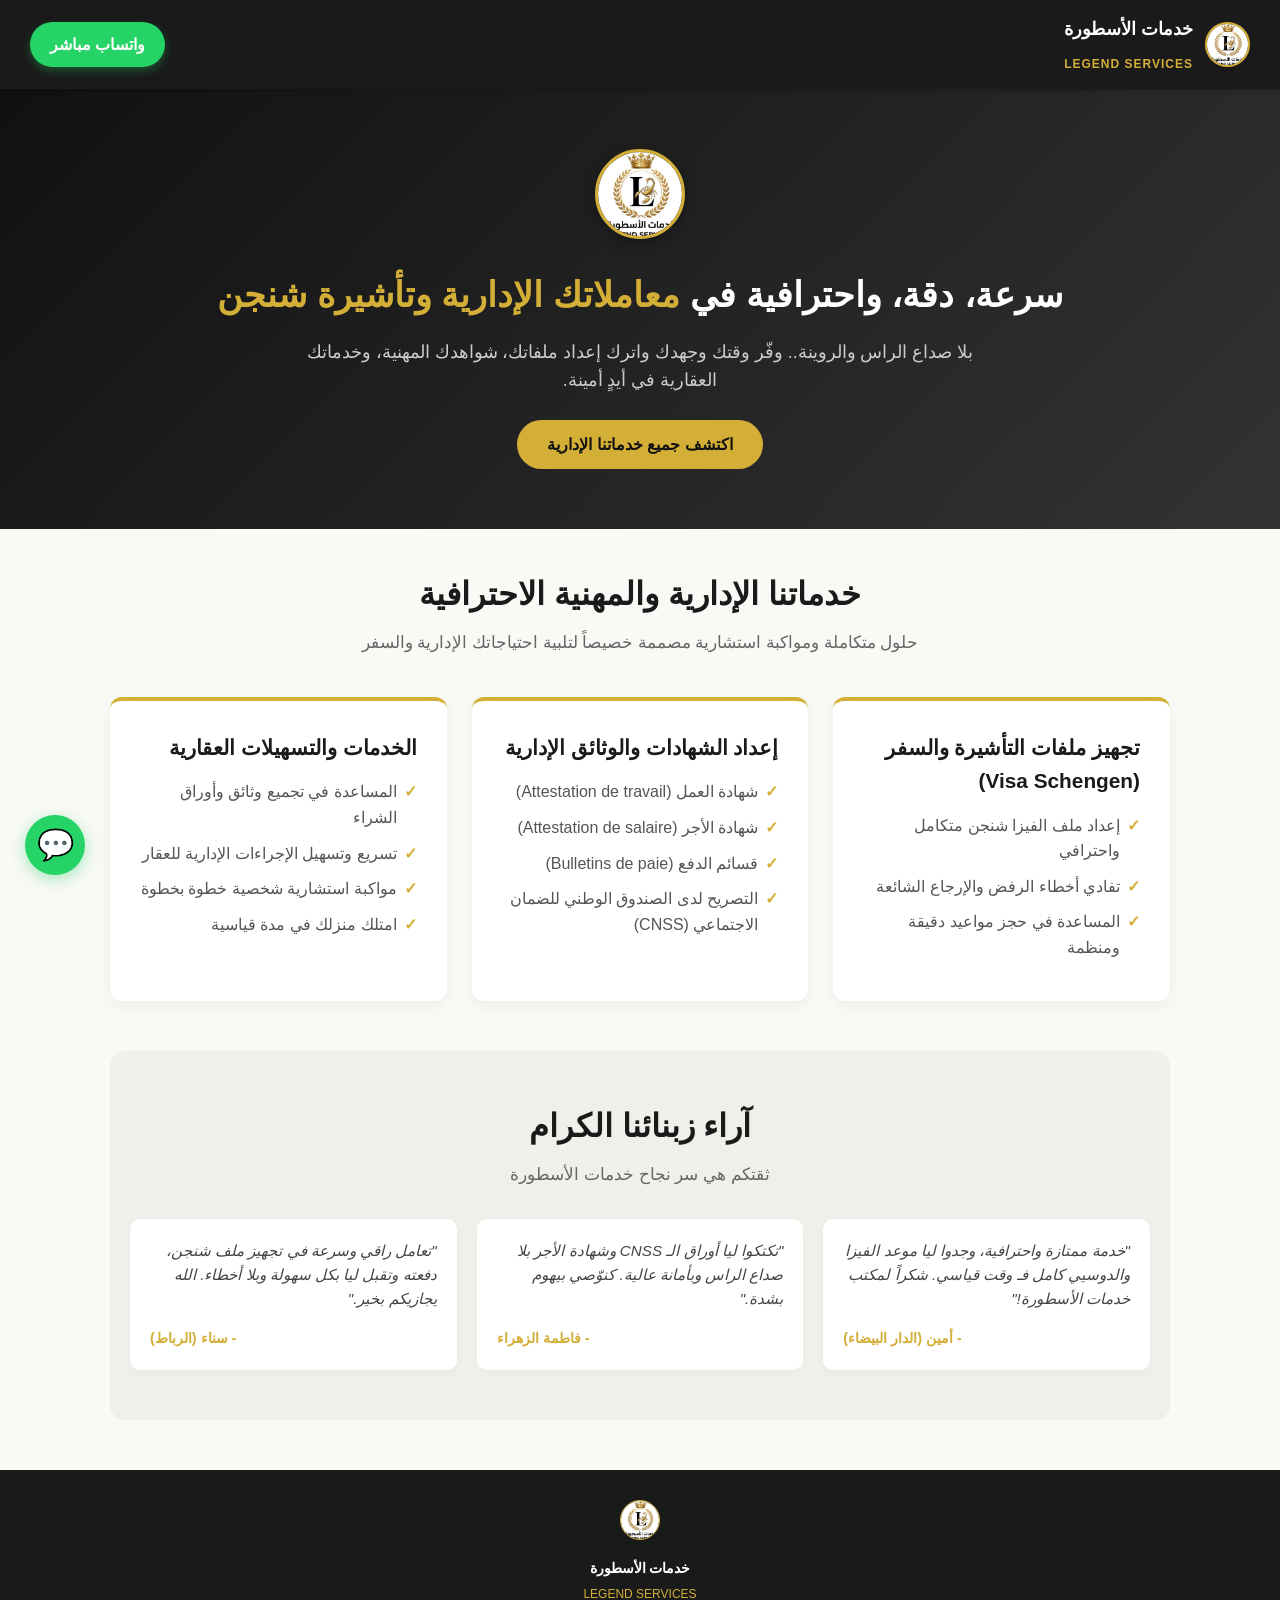
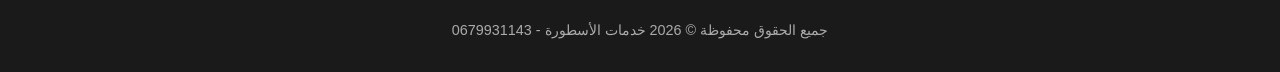
==== commit eacdc8f1: "Update index.html" ====
--- a/index.html
+++ b/index.html
@@ -3,157 +3,155 @@
 <head>
     <meta charset="UTF-8">
     <meta name="viewport" content="width=device-width, initial-scale=1.0">
+    <title>خدمات الأسطورة | إعداد الملفات الإدارية، شهادة العمل، وتأشيرة شنجن بالمغرب</title>
+    <meta name="description" content="خدمات الأسطورة توفر لك الاستشارة، مواكبة إعداد ملفات شنجن، شهادة العمل، قسائم الدفع، والتصريح الاجتماعي CNSS بكل دقة واحترافية.">
+    <meta name="keywords" content="خدمات الأسطورة, شهادة العمل, شهادة الأجر, قسائم الدفع, التصريح الاجتماعي, CNSS, ملف الفيزا شنجن المغرب, Visa Schengen">
+    
+    <!-- التصميم مدموج مباشرة هنا باش يرجع الموقع لطبيعته وأناقته فوراً -->
+    <style>
+        * { box-sizing: border-box; margin: 0; padding: 0; font-family: Tahoma, Arial, sans-serif; }
+        body { background-color: #f9f9f6; color: #2c2c2c; line-height: 1.6; direction: rtl; text-align: right; }
+        header { background: #1a1a1a; color: #fff; padding: 15px 30px; display: flex; justify-content: space-between; align-items: center; position: sticky; top: 0; z-index: 1000; box-shadow: 0 2px 5px rgba(0,0,0,0.2); }
+        header div { display: flex; align-items: center; gap: 12px; }
+        header img { width: 45px; height: 45px; border-radius: 50%; object-fit: cover; border: 2px solid #d4af37; }
+        header div div { display: flex; flex-direction: column; font-weight: bold; font-size: 1.1rem; color: #fff; }
+        header div div span { font-size: 0.75rem; color: #d4af37; letter-spacing: 1px; }
+        header a { background-color: #25d366; color: white; padding: 10px 20px; border-radius: 25px; text-decoration: none; font-weight: bold; transition: 0.3s; box-shadow: 0 4px 10px rgba(37,211,102,0.3); }
+        header a:hover { background-color: #1ebe5d; transform: scale(1.05); }
+        
+        section.hero { background: linear-gradient(135deg, #111 0%, #333 100%); color: white; text-align: center; padding: 60px 20px; }
+        section.hero img { width: 90px; height: 90px; border-radius: 50%; border: 3px solid #d4af37; margin-bottom: 20px; object-fit: cover; box-shadow: 0 5px 15px rgba(0,0,0,0.3); }
+        section.hero h1 { font-size: 2.2rem; margin-bottom: 15px; color: #fff; }
+        section.hero h1 span { color: #d4af37; }
+        section.hero p { font-size: 1.1rem; max-width: 700px; margin: 0 auto 25px; color: #ccc; }
+        section.hero a { display: inline-block; background: #d4af37; color: #111; padding: 12px 30px; border-radius: 30px; text-decoration: none; font-weight: bold; transition: 0.3s; }
+        section.hero a:hover { background: #e5c158; }
 
-    <!-- SEO Meta Tags - محركات البحث -->
-    <title>خدمات الأسطورة | إعداد الملفات الإدارية، شهادة العمل، وتأشيرة شنجن بالمغرب</title>
-    <meta name="description" content="خدمات الأسطورة توفر لك الاستشارة، مواكبة إعداد ملفات شنجن (Visa Schengen)، شهادة العمل، قسائم الدفع، والتصريح الاجتماعي CNSS بكل دقة واحترافية.">
-    <meta name="keywords" content="خدمات الأسطورة, شهادة العمل, شهادة الأجر, قسائم الدفع, التصريح الاجتماعي, CNSS, ملف الفيزا شنجن المغرب, Visa Schengen, الخدمات العقارية المغرب, attestation de travail maroc, bulletin de paie">
-    <meta name="author" content="خدمات الأسطورة - LEGEND SERVICES">
-    <meta name="robots" content="index, follow">
+        .container { max-width: 1100px; margin: 40px auto; padding: 0 20px; }
+        .section-title { text-align: center; margin-bottom: 40px; }
+        .section-title h2 { font-size: 2rem; color: #1a1a1a; margin-bottom: 10px; }
+        .section-title p { color: #666; font-size: 1.05rem; }
 
-    <!-- Open Graph Meta Tags - تحسين ظهور الرابط عند المشاركة في فيسبوك والواتساب -->
-    <meta property="og:title" content="خدمات الأسطورة | حلول ومواكبة للملفات الإدارية وتأشيرة شنجن">
-    <meta property="og:description" content="بلا صداع الراس.. جهز ملفاتك، شواهدك، وخدماتك الإدارية والعقارية بكل سرعة واحترافية.">
-    <meta property="og:image" content="logo.JPG">
-    <meta property="og:type" content="website">
+        .services-grid { display: grid; grid-template-columns: repeat(auto-fit, minmax(300px, 1fr)); gap: 25px; margin-bottom: 50px; }
+        .service-card { background: #fff; padding: 30px; border-radius: 12px; box-shadow: 0 5px 15px rgba(0,0,0,0.05); border-top: 4px solid #d4af37; transition: 0.3s; }
+        .service-card:hover { transform: translateY(-5px); box-shadow: 0 8px 25px rgba(0,0,0,0.1); }
+        .service-card h3 { font-size: 1.3rem; color: #1a1a1a; margin-bottom: 15px; }
+        .service-card ul { list-style: none; padding-right: 0; }
+        .service-card ul li { margin-bottom: 10px; position: relative; padding-right: 20px; color: #555; }
+        .service-card ul li::before { content: "✓"; color: #d4af37; position: absolute; right: 0; font-weight: bold; }
 
-    <link rel="stylesheet" href="style.css">
-    <!-- يمكنك إضافة روابط أيقونات FontAwesome أو القوالب هنا -->
+        .testimonials { background: #f0f0eb; padding: 50px 20px; border-radius: 15px; margin-bottom: 40px; }
+        .testimonials-grid { display: grid; grid-template-columns: repeat(auto-fit, minmax(280px, 1fr)); gap: 20px; margin-top: 30px; }
+        .testimonial-card { background: #fff; padding: 20px; border-radius: 10px; box-shadow: 0 3px 10px rgba(0,0,0,0.03); }
+        .testimonial-card p { font-style: italic; color: #444; margin-bottom: 15px; font-size: 0.95rem; }
+        .testimonial-card h4 { color: #d4af37; font-size: 0.9rem; text-align: left; }
+
+        footer { background: #1a1a1a; color: #aaa; text-align: center; padding: 30px 20px; margin-top: 50px; font-size: 0.9rem; }
+        footer img { width: 40px; height: 40px; border-radius: 50%; margin-bottom: 10px; border: 1px solid #d4af37; object-fit: cover; }
+        footer div { color: #fff; font-weight: bold; margin-bottom: 5px; }
+        footer span { color: #d4af37; font-size: 0.75rem; display: block; margin-bottom: 15px; }
+
+        .whatsapp-float { position: fixed; bottom: 25px; left: 25px; background-color: #25d366; color: white; width: 60px; height: 60px; border-radius: 50%; display: flex; align-items: center; justify-content: center; font-size: 30px; box-shadow: 0 4px 15px rgba(37,211,102,0.4); text-decoration: none; z-index: 100; transition: 0.3s; }
+        .whatsapp-float:hover { transform: scale(1.1); background-color: #1ebe5d; }
+    </style>
 </head>
 <body>
 
-    <!-- الهيدر الرئيسي -->
+    <!-- الهيدر -->
     <header>
         <div>
-            <img alt="شعار خدمات الأسطورة - إعداد الملفات الإدارية والفيزا" src="logo.JPG">
+            <img alt="شعار خدمات الأسطورة" src="logo.JPG">
             <div>
                 خدمات الأسطورة
                 <span>LEGEND SERVICES</span>
             </div>
         </div>
-        
-        <a href="https://wa.me/212679931143?text=%D8%A7%D9%84%D9%85%D8%B1%D8%AC%D9%88%20%D8%A7%D9%84%D8%A7%D9%86%D8%AA%D8%B8%D8%A7%D8%B1%20%D9%88%20%D8%B4%D9%83%D8%B1%D8%A7%20%D8%B9%D9%8D%D9%84%D9%89%20%D8%AB%D9%82%D8%AA%D9%83%D9%85%20%D8%A8%D8%AE%D8%AF%D9%85%D8%A7%D8%AA%20%D8%A7%D9%84%D8%A7%D8%B3%D8%B7%D9%88%D8%B1%D8%A9%20%D9%88%D8%A7%D9%86%D9%86%D8%A7%20%D9%81%D9%8A%20%D9%84%D8%AD%D8%B8%D8%A7%D8%AA%20%D8%B3%D9%88%D9%81%20%D9%86%D8%AA%D9%88%D8%A7%D8%B5%D9%84%20%D9%85%D8%B9%D9%83%20%D9%88%D8%B4%D9%83%D8%B1%D8%A7." target="_blank" rel="noopener">
+        <a href="https://wa.me/212679931143?text=%D8%A7%D9%84%D9%85%D8%B1%D8%AC%D9%88%20%D8%A7%D9%84%D8%A7%D9%86%D8%AA%D8%B8%D8%A7%D8%B1%20%D9%88%20%D8%B4%D9%83%D8%B1%D8%A7%20%D8%B9%D9%84%D9%89%20%D8%AB%D9%82%D8%AA%D9%83%D9%85%20%D8%A8%D8%AE%D8%AF%D9%85%D8%A7%D8%AA%20%D8%A7%D9%84%D8%A7%D8%B3%D8%B7%D9%88%D8%B1%D8%A9." target="_blank">
             واتساب مباشر
         </a>
     </header>
 
-    <!-- الواجهة الترحيبية HERO -->
-    <section>
-        <img alt="خدمات الأسطورة لاستشارات الملفات الإدارية والفيزا" src="logo.JPG">
+    <!-- الواجهة الترحيبية -->
+    <section class="hero">
+        <img alt="شعار خدمات الأسطورة" src="logo.JPG">
         <h1>سرعة، دقة، واحترافية في <span>معاملاتك الإدارية وتأشيرة شنجن</span></h1>
         <p>بلا صداع الراس والروينة.. وفّر وقتك وجهدك واترك إعداد ملفاتك، شواهدك المهنية، وخدماتك العقارية في أيدٍ أمينة.</p>
-        <a href="#services">
-            <i></i> اكتشف جميع خدماتنا الإدارية
-        </a>
+        <a href="#services">اكتشف جميع خدماتنا الإدارية</a>
     </section>
 
-    <!-- قسم الخدمات -->
-    <div id="services">
-        <div>
+    <!-- الخدمات -->
+    <div class="container" id="services">
+        <div class="section-title">
             <h2>خدماتنا الإدارية والمهنية الاحترافية</h2>
-            <p>حلول متكاملة ومواكبة استشارية مصممة خصيصاً لتلبية احتياجاتك الإدارية، السفر، والعقارات بالمغرب</p>
+            <p>حلول متكاملة ومواكبة استشارية مصممة خصيصاً لتلبية احتياجاتك الإدارية والسفر</p>
         </div>
 
-        <div>
-            <!-- خدمة الفيزا -->
-            <div>
-                <div>
-                    <i></i>
-                    <i></i>
-                </div>
+        <div class="services-grid">
+            <div class="service-card">
                 <h3>تجهيز ملفات التأشيرة والسفر (Visa Schengen)</h3>
-                <div>Visa Schengen</div>
                 <ul>
-                    <li><i></i> إعداد ملف الفيزا شنجن متكامل واحترافي</li>
-                    <li><i></i> تفادي أخطاء الرفض والإرجاع الشائعة</li>
-                    <li><i></i> المساعدة في حجز مواعيد دقيقة ومنظمة</li>
+                    <li>إعداد ملف الفيزا شنجن متكامل واحترافي</li>
+                    <li>تفادي أخطاء الرفض والإرجاع الشائعة</li>
+                    <li>المساعدة في حجز مواعيد دقيقة ومنظمة</li>
                 </ul>
             </div>
 
-            <!-- خدمة الشهادات -->
-            <div>
-                <i></i>
+            <div class="service-card">
                 <h3>إعداد الشهادات والوثائق الإدارية</h3>
                 <ul>
-                    <li><i></i> شهادة العمل (Attestation de travail)</li>
-                    <li><i></i> شهادة الأجر (Attestation de salaire)</li>
-                    <li><i></i> قسائم الدفع (Bulletins de paie)</li>
-                    <li><i></i> التصريح لدى الصندوق الوطني للضمان الاجتماعي (CNSS)</li>
+                    <li>شهادة العمل (Attestation de travail)</li>
+                    <li>شهادة الأجر (Attestation de salaire)</li>
+                    <li>قسائم الدفع (Bulletins de paie)</li>
+                    <li>التصريح لدى الصندوق الوطني للضمان الاجتماعي (CNSS)</li>
                 </ul>
             </div>
 
-            <!-- خدمة العقارات -->
-            <div>
-                <i></i>
+            <div class="service-card">
                 <h3>الخدمات والتسهيلات العقارية</h3>
                 <ul>
-                    <li><i></i> المساعدة في تجميع وثائق وأوراق الشراء</li>
-                    <li><i></i> تسريع وتسهيل الإجراءات الإدارية للعقار</li>
-                    <li><i></i> مواكبة استشارية شخصية خطوة بخطوة</li>
-                    <li><i></i> امتلك منزلك في مدة قياسية تتراوح حول 40 يوماً</li>
+                    <li>المساعدة في تجميع وثائق وأوراق الشراء</li>
+                    <li>تسريع وتسهيل الإجراءات الإدارية للعقار</li>
+                    <li>مواكبة استشارية شخصية خطوة بخطوة</li>
+                    <li>امتلك منزلك في مدة قياسية</li>
                 </ul>
-            </div>
-        </div>
-
-        <!-- طلب الخدمة المباشر -->
-        <div>
-            <div>
-                <h2>اطلب خدمتك الاستشارية الآن مباشرة</h2>
-                <p>أدخل بياناتك وسننتقل بك فوراً للواتساب لتأكيد الطلب وبدء الإجراءات مع المستشار الإداري</p>
             </div>
         </div>
     </div>
 
     <!-- آراء العملاء -->
-    <section>
-        <div>
-            <h2>آراء زبنائنا الكرام في خدمات الأسطورة</h2>
-            <p>ثقتكم هي سر نجاحنا واستمرارنا في تقديم الأفضل</p>
-        </div>
-        <div>
-            <div>
-                <p>"خدمة ممتازة واحترافية، وجدوا ليا موعد الفيزا والدوسيي كامل فـ وقت قياسي. شكراً لمكتب خدمات الأسطورة!"</p>
-                <h4>- أمين (الدار البيضاء)</h4>
+    <div class="container">
+        <div class="testimonials">
+            <div class="section-title" style="margin-bottom: 20px;">
+                <h2>آراء زبنائنا الكرام</h2>
+                <p>ثقتكم هي سر نجاح خدمات الأسطورة</p>
             </div>
-            <div>
-                <p>"تكتكوا ليا أوراق الـ CNSS وشهادة الأجر بلا صداع الراس وبأمانة عالية. كنوّصي بيهوم بشدة."</p>
-                <h4>- فاطمة الزهراء</h4>
-            </div>
-            <div>
-                <p>"تعامل راقي وسرعة في تجهيز ملف شنجن، دفعته وتقبل ليا بكل سهولة وبلا أخطاء. الله يجازيكم بخير."</p>
-                <h4>- سناء (الرباط)</h4>
-            </div>
-            <div>
-                <p>"كنت محتاج شهادة العمل وقسائم الدفع بطلب مستعجل، وجدوهوم ليا فـ نفس النهار وبدقة عالية."</p>
-                <h4>- محمد (أكادير)</h4>
-            </div>
-            <div>
-                <p>"عاونوني فـ تجميع أوراق الشراء ديال الدار ومواكبة إدارية احترافية حتى استلمت منزلي فـ وقت وجيز."</p>
-                <h4>- عزيز (الدار البيضاء)</h4>
-            </div>
-            <div>
-                <p>"تجربة جد رائعة، تواصلت معهم بخصوص ملف السفر ووجدو ليا كلشي فـ المستوى المطلوب وبدون تعقيدات."</p>
-                <h4>- مريم (الرباط)</h4>
+            <div class="testimonials-grid">
+                <div class="testimonial-card">
+                    <p>"خدمة ممتازة واحترافية، وجدوا ليا موعد الفيزا والدوسيي كامل فـ وقت قياسي. شكراً لمكتب خدمات الأسطورة!"</p>
+                    <h4>- أمين (الدار البيضاء)</h4>
+                </div>
+                <div class="testimonial-card">
+                    <p>"تكتكوا ليا أوراق الـ CNSS وشهادة الأجر بلا صداع الراس وبأمانة عالية. كنوّصي بيهوم بشدة."</p>
+                    <h4>- فاطمة الزهراء</h4>
+                </div>
+                <div class="testimonial-card">
+                    <p>"تعامل راقي وسرعة في تجهيز ملف شنجن، دفعته وتقبل ليا بكل سهولة وبلا أخطاء. الله يجازيكم بخير."</p>
+                    <h4>- سناء (الرباط)</h4>
+                </div>
             </div>
         </div>
-    </section>
+    </div>
 
-    <!-- الفوتر Footer -->
+    <!-- الفوتر -->
     <footer>
-        <div>
-            <img alt="شعار خدمات الأسطورة - حقوق الطبع والطباعة" src="logo.JPG">
-            <div>
-                خدمات الأسطورة
-                <span>LEGEND SERVICES</span>
-            </div>
-        </div>
+        <img alt="شعار خدمات الأسطورة" src="logo.JPG">
+        <div>خدمات الأسطورة</div>
+        <span>LEGEND SERVICES</span>
         <p>جميع الحقوق محفوظة © 2026 خدمات الأسطورة - 0679931143</p>
     </footer>
 
-    <!-- زر الواتساب العائم -->
-    <a href="https://wa.me/212679931143?text=%D8%A7%D9%84%D9%85%D8%B1%D8%AC%D9%88%20%D8%A7%D9%84%D8%A7%D9%8BD8%A7%D8%B1%20%D9%88%20%D8%B4%D9%83%D8%B1%D8%A7%20%D8%B9%D9%84%D9%89%20%D8%AB%D9%82%D8%AA%D9%83%D9%85%20%D8%A8%D8%AE%D8%AF%D9%85%D8%A7%D8%AA%20%D8%A7%D9%84%D8%A7%D8%B3%D8%B7%D9%88%D8%B1%D8%A9%20%D9%88%D8%A7%D9%86%D9%86%D8%A7%20%D9%81%D9%8A%20%D9%84%D8%AD%D8%B8%D8%A7%D8%AA%20%D8%B3%D9%88%D9%81%20%D9%86%D8%AA%D9%88%D8%A7%D8%B5%D9%84%20%D9%85%D8%B9%D9%83%20%D9%88%D8%B4%D9%83%D8%B1%D8%A7." target="_blank" rel="noopener" title="تواصل معنا عبر الواتساب">
-        <i></i>
-    </a>
+    <!-- زر واتساب عائم -->
+    <a href="https://wa.me/212679931143?text=%D8%A7%D9%84%D9%85%D8%B1%D8%AC%D9%88%20%D8%A7%D9%84%D8%A7%D9%86%D8%AA%D8%B8%D8%A7%D8%B1%20%D9%88%20%D8%B4%D9%83%D8%B1%D8%A7%20%D8%B9%D9%84%D9%89%20%D8%AB%D9%82%D8%AA%D9%83%D9%85%20%D8%A8%D8%AE%D8%AF%D9%85%D8%A7%D8%AA%20%D8%A7%D9%84%D8%A7%D8%B3%D8%B7%D9%88%D8%B1%D8%A9." class="whatsapp-float" target="_blank" title="تواصل عبر الواتساب">💬</a>
 
 </body>
 </html>
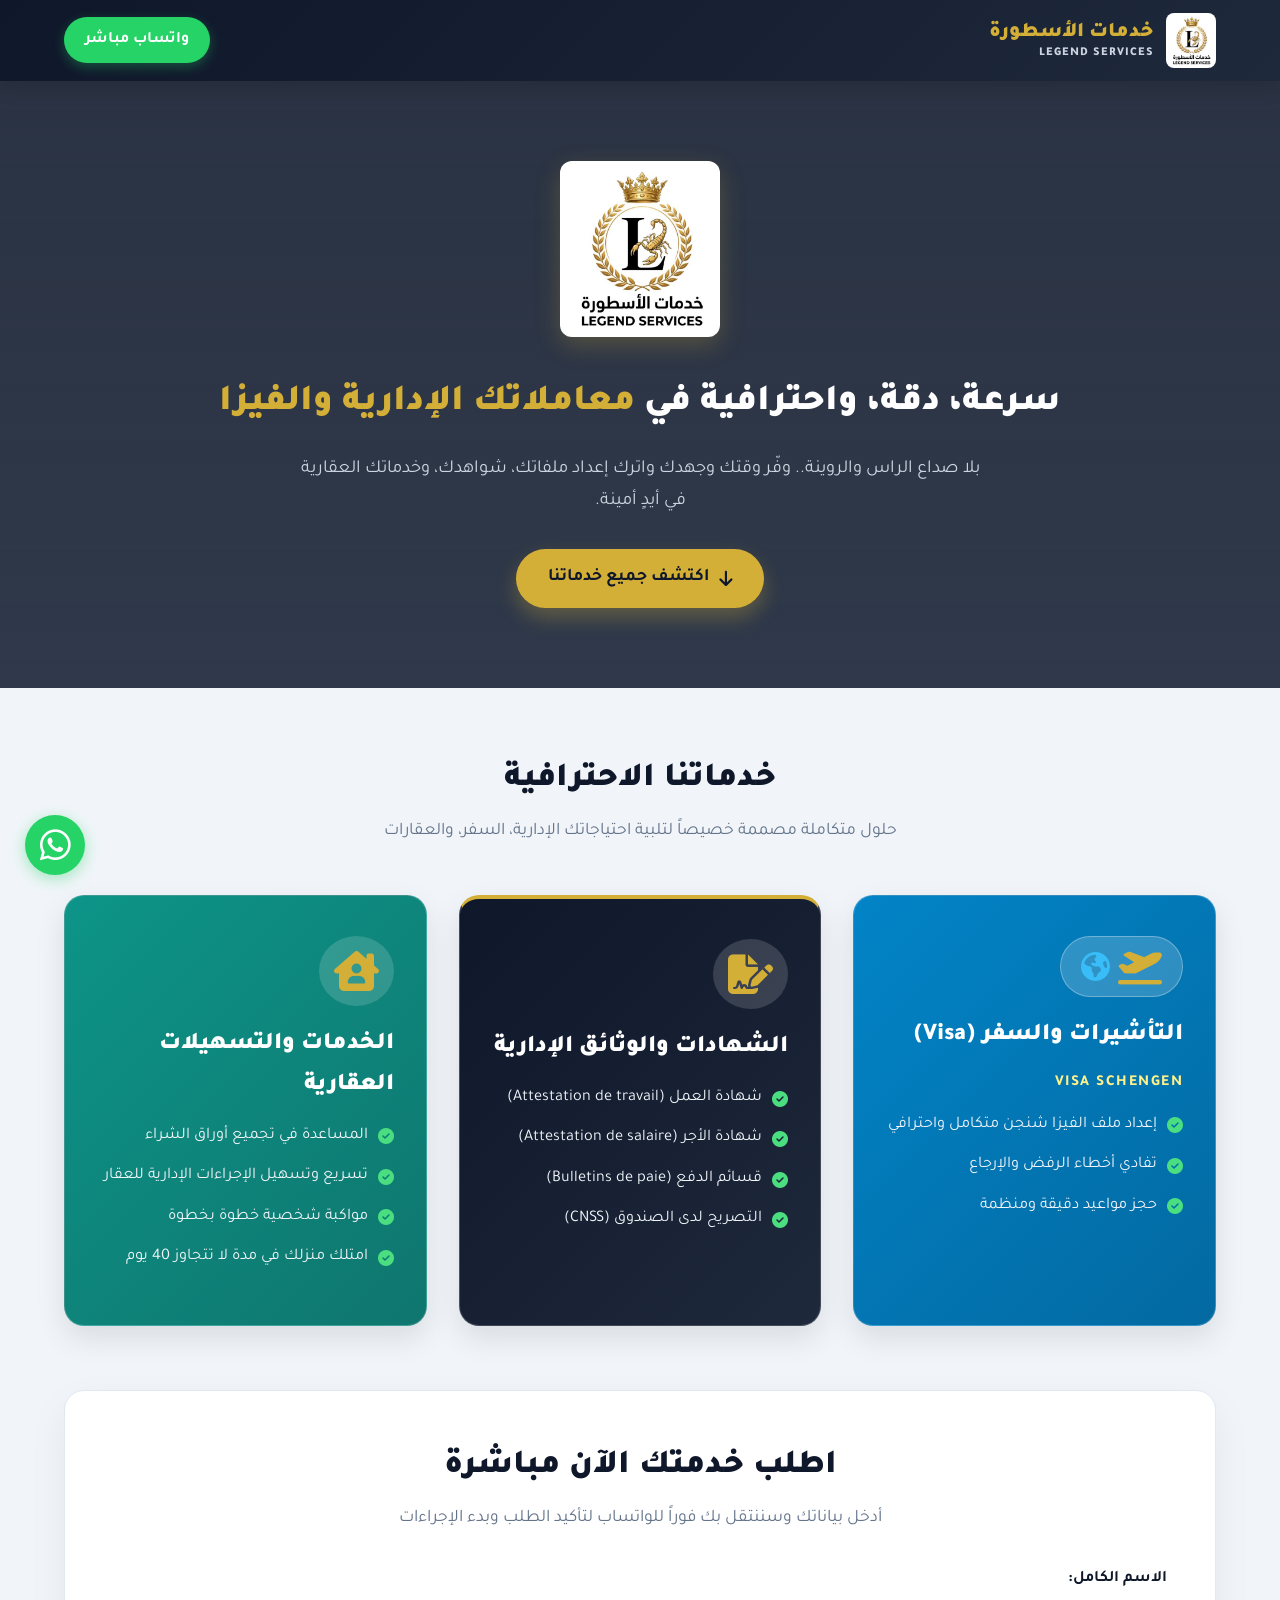
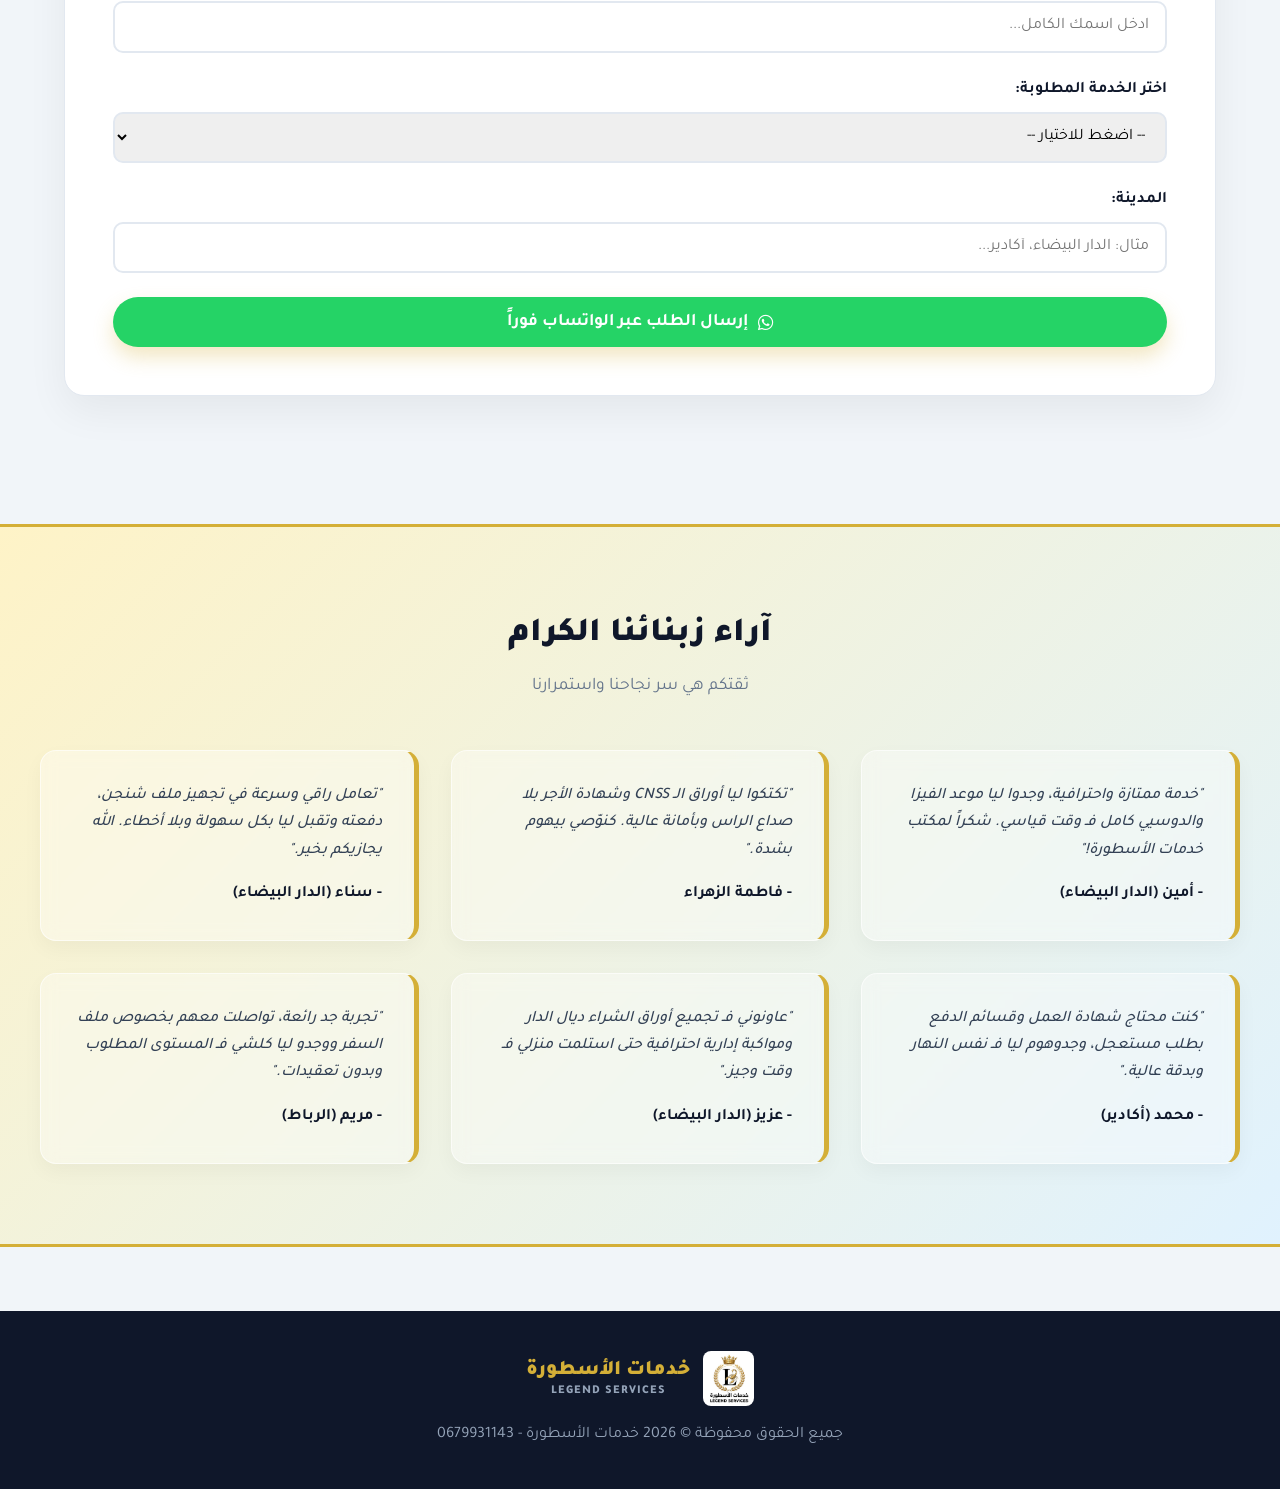
==== commit 29823557: "Update index.html" ====
--- a/index.html
+++ b/index.html
@@ -3,155 +3,591 @@
 <head>
     <meta charset="UTF-8">
     <meta name="viewport" content="width=device-width, initial-scale=1.0">
-    <title>خدمات الأسطورة | إعداد الملفات الإدارية، شهادة العمل، وتأشيرة شنجن بالمغرب</title>
-    <meta name="description" content="خدمات الأسطورة توفر لك الاستشارة، مواكبة إعداد ملفات شنجن، شهادة العمل، قسائم الدفع، والتصريح الاجتماعي CNSS بكل دقة واحترافية.">
-    <meta name="keywords" content="خدمات الأسطورة, شهادة العمل, شهادة الأجر, قسائم الدفع, التصريح الاجتماعي, CNSS, ملف الفيزا شنجن المغرب, Visa Schengen">
+    <title>خدمات الأسطورة - LEGEND SERVICES</title>
+    <!-- استيراد خط Tajawal العصري -->
+    <link href="https://fonts.googleapis.com/css2?family=Tajawal:wght@400;500;700;900&display=swap" rel="stylesheet">
+    <!-- مكتبة FontAwesome للأيقونات -->
+    <link rel="stylesheet" href="https://cdnjs.cloudflare.com/ajax/libs/font-awesome/6.4.0/css/all.min.css">
     
-    <!-- التصميم مدموج مباشرة هنا باش يرجع الموقع لطبيعته وأناقته فوراً -->
     <style>
-        * { box-sizing: border-box; margin: 0; padding: 0; font-family: Tahoma, Arial, sans-serif; }
-        body { background-color: #f9f9f6; color: #2c2c2c; line-height: 1.6; direction: rtl; text-align: right; }
-        header { background: #1a1a1a; color: #fff; padding: 15px 30px; display: flex; justify-content: space-between; align-items: center; position: sticky; top: 0; z-index: 1000; box-shadow: 0 2px 5px rgba(0,0,0,0.2); }
-        header div { display: flex; align-items: center; gap: 12px; }
-        header img { width: 45px; height: 45px; border-radius: 50%; object-fit: cover; border: 2px solid #d4af37; }
-        header div div { display: flex; flex-direction: column; font-weight: bold; font-size: 1.1rem; color: #fff; }
-        header div div span { font-size: 0.75rem; color: #d4af37; letter-spacing: 1px; }
-        header a { background-color: #25d366; color: white; padding: 10px 20px; border-radius: 25px; text-decoration: none; font-weight: bold; transition: 0.3s; box-shadow: 0 4px 10px rgba(37,211,102,0.3); }
-        header a:hover { background-color: #1ebe5d; transform: scale(1.05); }
-        
-        section.hero { background: linear-gradient(135deg, #111 0%, #333 100%); color: white; text-align: center; padding: 60px 20px; }
-        section.hero img { width: 90px; height: 90px; border-radius: 50%; border: 3px solid #d4af37; margin-bottom: 20px; object-fit: cover; box-shadow: 0 5px 15px rgba(0,0,0,0.3); }
-        section.hero h1 { font-size: 2.2rem; margin-bottom: 15px; color: #fff; }
-        section.hero h1 span { color: #d4af37; }
-        section.hero p { font-size: 1.1rem; max-width: 700px; margin: 0 auto 25px; color: #ccc; }
-        section.hero a { display: inline-block; background: #d4af37; color: #111; padding: 12px 30px; border-radius: 30px; text-decoration: none; font-weight: bold; transition: 0.3s; }
-        section.hero a:hover { background: #e5c158; }
-
-        .container { max-width: 1100px; margin: 40px auto; padding: 0 20px; }
-        .section-title { text-align: center; margin-bottom: 40px; }
-        .section-title h2 { font-size: 2rem; color: #1a1a1a; margin-bottom: 10px; }
-        .section-title p { color: #666; font-size: 1.05rem; }
-
-        .services-grid { display: grid; grid-template-columns: repeat(auto-fit, minmax(300px, 1fr)); gap: 25px; margin-bottom: 50px; }
-        .service-card { background: #fff; padding: 30px; border-radius: 12px; box-shadow: 0 5px 15px rgba(0,0,0,0.05); border-top: 4px solid #d4af37; transition: 0.3s; }
-        .service-card:hover { transform: translateY(-5px); box-shadow: 0 8px 25px rgba(0,0,0,0.1); }
-        .service-card h3 { font-size: 1.3rem; color: #1a1a1a; margin-bottom: 15px; }
-        .service-card ul { list-style: none; padding-right: 0; }
-        .service-card ul li { margin-bottom: 10px; position: relative; padding-right: 20px; color: #555; }
-        .service-card ul li::before { content: "✓"; color: #d4af37; position: absolute; right: 0; font-weight: bold; }
-
-        .testimonials { background: #f0f0eb; padding: 50px 20px; border-radius: 15px; margin-bottom: 40px; }
-        .testimonials-grid { display: grid; grid-template-columns: repeat(auto-fit, minmax(280px, 1fr)); gap: 20px; margin-top: 30px; }
-        .testimonial-card { background: #fff; padding: 20px; border-radius: 10px; box-shadow: 0 3px 10px rgba(0,0,0,0.03); }
-        .testimonial-card p { font-style: italic; color: #444; margin-bottom: 15px; font-size: 0.95rem; }
-        .testimonial-card h4 { color: #d4af37; font-size: 0.9rem; text-align: left; }
-
-        footer { background: #1a1a1a; color: #aaa; text-align: center; padding: 30px 20px; margin-top: 50px; font-size: 0.9rem; }
-        footer img { width: 40px; height: 40px; border-radius: 50%; margin-bottom: 10px; border: 1px solid #d4af37; object-fit: cover; }
-        footer div { color: #fff; font-weight: bold; margin-bottom: 5px; }
-        footer span { color: #d4af37; font-size: 0.75rem; display: block; margin-bottom: 15px; }
-
-        .whatsapp-float { position: fixed; bottom: 25px; left: 25px; background-color: #25d366; color: white; width: 60px; height: 60px; border-radius: 50%; display: flex; align-items: center; justify-content: center; font-size: 30px; box-shadow: 0 4px 15px rgba(37,211,102,0.4); text-decoration: none; z-index: 100; transition: 0.3s; }
-        .whatsapp-float:hover { transform: scale(1.1); background-color: #1ebe5d; }
+        :root {
+            --primary: #0f172a;
+            --secondary: #1e293b;
+            --accent: #d4af37;
+            --accent-hover: #b38f27;
+            --text-main: #334155;
+            --text-light: #64748b;
+            --bg-light: #f1f5f9;
+            --white: #ffffff;
+            --success: #25d366;
+        }
+
+        * {
+            box-sizing: border-box;
+            margin: 0;
+            padding: 0;
+            font-family: 'Tajawal', sans-serif;
+        }
+
+        body {
+            background-color: var(--bg-light);
+            color: var(--text-main);
+            line-height: 1.7;
+        }
+
+        /* رأس الصفحة */
+        header {
+            background: linear-gradient(135deg, var(--primary), var(--secondary));
+            color: var(--white);
+            padding: 0.8rem 5%;
+            display: flex;
+            justify-content: space-between;
+            align-items: center;
+            position: sticky;
+            top: 0;
+            z-index: 1000;
+            box-shadow: 0 4px 20px rgba(0,0,0,0.15);
+        }
+
+        .logo-container {
+            display: flex;
+            align-items: center;
+            gap: 12px;
+        }
+
+        .logo-img {
+            height: 55px;
+            width: auto;
+            border-radius: 8px;
+            background: #fff;
+            padding: 2px;
+        }
+
+        .logo-text {
+            font-size: 1.3rem;
+            font-weight: 900;
+            color: var(--accent);
+            display: flex;
+            flex-direction: column;
+            line-height: 1.2;
+        }
+
+        .logo-text span {
+            font-size: 0.75rem;
+            color: #cbd5e1;
+            letter-spacing: 1px;
+        }
+
+        .header-cta {
+            background-color: var(--success);
+            color: var(--white);
+            padding: 0.6rem 1.3rem;
+            border-radius: 50px;
+            font-weight: 700;
+            text-decoration: none;
+            display: flex;
+            align-items: center;
+            gap: 8px;
+            transition: 0.3s;
+            box-shadow: 0 4px 12px rgba(37, 211, 102, 0.3);
+        }
+
+        .header-cta:hover {
+            background-color: #1eb954;
+            transform: translateY(-2px);
+        }
+
+        /* قسم الهيرو (Hero Section) */
+        .hero {
+            background: linear-gradient(rgba(15, 23, 42, 0.88), rgba(30, 41, 59, 0.92)), url('https://images.unsplash.com/photo-1497366216548-37526070297c?auto=format&fit=crop&w=1920&q=80') center/cover;
+            color: var(--white);
+            text-align: center;
+            padding: 5rem 1rem;
+        }
+
+        .hero-logo-big {
+            max-width: 160px;
+            margin-bottom: 1.5rem;
+            border-radius: 12px;
+            box-shadow: 0 8px 25px rgba(212, 175, 55, 0.25);
+            background: #fff;
+            padding: 5px;
+        }
+
+        .hero h1 {
+            font-size: 2.3rem;
+            font-weight: 900;
+            margin-bottom: 1.2rem;
+            color: var(--white);
+        }
+
+        .hero h1 span {
+            color: var(--accent);
+        }
+
+        .hero p {
+            font-size: 1.15rem;
+            max-width: 700px;
+            margin: 0 auto 2rem auto;
+            color: #cbd5e1;
+        }
+
+        .btn-main {
+            background-color: var(--accent);
+            color: var(--primary);
+            padding: 0.9rem 2rem;
+            font-size: 1.1rem;
+            font-weight: 700;
+            border-radius: 50px;
+            text-decoration: none;
+            display: inline-flex;
+            align-items: center;
+            gap: 10px;
+            box-shadow: 0 10px 20px rgba(212, 175, 55, 0.3);
+            transition: 0.3s;
+        }
+
+        .btn-main:hover {
+            background-color: var(--accent-hover);
+            transform: scale(1.03);
+        }
+
+        /* حاوية المحتوى الرئيسي */
+        .container {
+            max-width: 1200px;
+            margin: 0 auto;
+            padding: 4rem 1.5rem;
+        }
+
+        .section-title {
+            text-align: center;
+            margin-bottom: 3rem;
+        }
+
+        .section-title h2 {
+            font-size: 2.1rem;
+            font-weight: 900;
+            color: var(--primary);
+            margin-bottom: 0.5rem;
+        }
+
+        .section-title p {
+            color: var(--text-light);
+            font-size: 1.1rem;
+        }
+
+        /* شبكة البطاقات بخلفيات زاهية وأنيقة */
+        .services-grid {
+            display: grid;
+            grid-template-columns: repeat(auto-fit, minmax(300px, 1fr));
+            gap: 2rem;
+        }
+
+        .service-card {
+            padding: 2.5rem 2rem;
+            border-radius: 20px;
+            box-shadow: 0 12px 30px rgba(0, 0, 0, 0.1);
+            transition: all 0.3s ease;
+            color: var(--white);
+            position: relative;
+            overflow: hidden;
+            border: 1px solid rgba(255, 255, 255, 0.2);
+        }
+
+        .card-visa {
+            background: linear-gradient(135deg, #0284c7 0%, #0369a1 100%);
+        }
+
+        .card-docs {
+            background: linear-gradient(135deg, #0f172a 0%, #1e293b 100%);
+            border-top: 4px solid var(--accent);
+        }
+
+        .card-realestate {
+            background: linear-gradient(135deg, #0d9488 0%, #0f766e 100%);
+        }
+
+        .service-card:hover {
+            transform: translateY(-8px);
+            box-shadow: 0 20px 40px rgba(0, 0, 0, 0.2);
+        }
+
+        .plane-icon-wrapper {
+            position: relative;
+            display: inline-flex;
+            align-items: center;
+            justify-content: center;
+            gap: 8px;
+            background: rgba(255, 255, 255, 0.18);
+            padding: 12px 20px;
+            border-radius: 50px;
+            margin-bottom: 1.2rem;
+            border: 1px solid rgba(255, 255, 255, 0.3);
+        }
+
+        .plane-icon-wrapper i.fa-plane-departure {
+            font-size: 2.2rem;
+            color: var(--accent);
+        }
+
+        .plane-icon-wrapper i.fa-earth-americas {
+            font-size: 1.8rem;
+            color: #38bdf8;
+        }
+
+        .visa-subtext {
+            font-size: 0.95rem;
+            font-weight: 800;
+            letter-spacing: 1.5px;
+            color: #fef08a;
+            margin-bottom: 0.8rem;
+            text-transform: uppercase;
+        }
+
+        .service-card i.card-icon {
+            font-size: 2.5rem;
+            color: var(--accent);
+            margin-bottom: 1.2rem;
+            display: inline-block;
+            background: rgba(255, 255, 255, 0.15);
+            padding: 15px;
+            border-radius: 50%;
+        }
+
+        .service-card h3 {
+            font-size: 1.5rem;
+            font-weight: 900;
+            margin-bottom: 0.8rem;
+            color: var(--white);
+        }
+
+        .service-card ul {
+            list-style: none;
+            margin-top: 1rem;
+        }
+
+        .service-card ul li {
+            margin-bottom: 0.8rem;
+            color: #f1f5f9;
+            display: flex;
+            align-items: center;
+            gap: 10px;
+            font-size: 1.02rem;
+        }
+
+        .service-card ul li i {
+            font-size: 1rem;
+            color: #4ade80;
+        }
+
+        /* استمارة طلب الخدمة */
+        .calculator-section {
+            background: var(--white);
+            border-radius: 20px;
+            padding: 3rem;
+            box-shadow: 0 15px 40px rgba(0,0,0,0.06);
+            margin-top: 4rem;
+            border: 1px solid #e2e8f0;
+        }
+
+        .form-group {
+            margin-bottom: 1.5rem;
+        }
+
+        .form-group label {
+            display: block;
+            font-weight: 700;
+            margin-bottom: 0.5rem;
+            color: var(--primary);
+        }
+
+        .form-control {
+            width: 100%;
+            padding: 0.9rem 1rem;
+            border: 2px solid #e2e8f0;
+            border-radius: 10px;
+            font-size: 1rem;
+            outline: none;
+            transition: 0.3s;
+        }
+
+        .form-control:focus {
+            border-color: var(--accent);
+        }
+
+        /* آراء العملاء (خلفية زاهية ومشرقة وبدون خلفيات بيضاء للبطاقات) */
+        .testimonials {
+            background: linear-gradient(135deg, #fef3c7 0%, #e0f2fe 100%);
+            padding: 5rem 1.5rem;
+            margin-top: 4rem;
+            border-top: 3px solid var(--accent);
+            border-bottom: 3px solid var(--accent);
+        }
+
+        .testimonials-grid {
+            display: grid;
+            grid-template-columns: repeat(auto-fit, minmax(280px, 1fr));
+            gap: 2rem;
+            max-width: 1200px;
+            margin: 0 auto;
+        }
+
+        .testimonial-card {
+            background: rgba(255, 255, 255, 0.35);
+            backdrop-filter: blur(8px);
+            padding: 2rem;
+            border-radius: 16px;
+            box-shadow: 0 8px 20px rgba(0, 0, 0, 0.04);
+            border-right: 5px solid var(--accent);
+            border-top: 1px solid rgba(255, 255, 255, 0.6);
+            border-left: 1px solid rgba(255, 255, 255, 0.6);
+            border-bottom: 1px solid rgba(255, 255, 255, 0.6);
+            transition: 0.3s;
+        }
+
+        .testimonial-card:hover {
+            transform: translateY(-5px);
+            background: rgba(255, 255, 255, 0.6);
+        }
+
+        .testimonial-card p {
+            font-style: italic;
+            color: var(--text-main);
+            margin-bottom: 1rem;
+            font-weight: 500;
+        }
+
+        .testimonial-card h4 {
+            color: var(--primary);
+            font-weight: 700;
+        }
+
+        /* التذييل (Footer) */
+        footer {
+            background-color: var(--primary);
+            color: var(--white);
+            text-align: center;
+            padding: 2.5rem 1.5rem;
+            margin-top: 4rem;
+        }
+
+        footer p {
+            color: #94a3b8;
+        }
+
+        /* زر واتساب عائم */
+        .whatsapp-float {
+            position: fixed;
+            bottom: 25px;
+            left: 25px;
+            background-color: var(--success);
+            color: white;
+            width: 60px;
+            height: 60px;
+            border-radius: 50%;
+            display: flex;
+            align-items: center;
+            justify-content: center;
+            font-size: 2.2rem;
+            box-shadow: 0 4px 15px rgba(37, 211, 102, 0.4);
+            z-index: 1000;
+            transition: 0.3s;
+            text-decoration: none;
+        }
+
+        .whatsapp-float:hover {
+            transform: scale(1.1);
+        }
+
+        @media (max-width: 768px) {
+            .hero h1 { font-size: 1.8rem; }
+            .calculator-section { padding: 1.5rem; }
+        }
     </style>
 </head>
 <body>
 
-    <!-- الهيدر -->
+    <!-- رأس الصفحة -->
     <header>
-        <div>
-            <img alt="شعار خدمات الأسطورة" src="logo.JPG">
-            <div>
+        <div class="logo-container">
+            <img src="logo.JPG" alt="شعار خدمات الأسطورة" class="logo-img">
+            <div class="logo-text">
                 خدمات الأسطورة
                 <span>LEGEND SERVICES</span>
             </div>
         </div>
-        <a href="https://wa.me/212679931143?text=%D8%A7%D9%84%D9%85%D8%B1%D8%AC%D9%88%20%D8%A7%D9%84%D8%A7%D9%86%D8%AA%D8%B8%D8%A7%D8%B1%20%D9%88%20%D8%B4%D9%83%D8%B1%D8%A7%20%D8%B9%D9%84%D9%89%20%D8%AB%D9%82%D8%AA%D9%83%D9%85%20%D8%A8%D8%AE%D8%AF%D9%85%D8%A7%D8%AA%20%D8%A7%D9%84%D8%A7%D8%B3%D8%B7%D9%88%D8%B1%D8%A9." target="_blank">
+        <!-- تم حذف أيقونة الواتساب من هنا وبقاء النص فقط -->
+        <a href="https://wa.me/212679931143?text=%D8%A7%D9%84%D9%85%D8%B1%D8%AC%D9%88%20%D8%A7%D9%84%D8%A7%D9%86%D8%AA%D8%B8%D8%A7%D8%B1%20%D9%88%20%D8%B4%D9%83%D8%B1%D8%A7%20%D8%B9%D9%84%D9%89%20%D8%AB%D9%82%D8%AA%D9%83%D9%85%20%D8%A8%D8%AE%D8%AF%D9%85%D8%A7%D8%AA%20%D8%A7%D9%84%D8%A7%D8%B3%D8%B7%D9%88%D8%B1%D8%A9%20%D9%88%D8%A7%D9%86%D9%86%D8%A7%20%D9%81%D9%8A%20%D9%84%D8%AD%D8%B8%D8%A7%D8%AA%20%D8%B3%D9%88%D9%81%20%D9%86%D8%AA%D9%88%D8%A7%D8%B5%D9%84%20%D9%85%D8%B9%D9%83%20%D9%88%D8%B4%D9%83%D8%B1%D8%A7." class="header-cta" target="_blank">
             واتساب مباشر
         </a>
     </header>
 
-    <!-- الواجهة الترحيبية -->
+    <!-- واجهة الهيرو -->
     <section class="hero">
-        <img alt="شعار خدمات الأسطورة" src="logo.JPG">
-        <h1>سرعة، دقة، واحترافية في <span>معاملاتك الإدارية وتأشيرة شنجن</span></h1>
-        <p>بلا صداع الراس والروينة.. وفّر وقتك وجهدك واترك إعداد ملفاتك، شواهدك المهنية، وخدماتك العقارية في أيدٍ أمينة.</p>
-        <a href="#services">اكتشف جميع خدماتنا الإدارية</a>
+        <img src="logo.JPG" alt="خدمات الأسطورة" class="hero-logo-big">
+        <h1>سرعة، دقة، واحترافية في <span>معاملاتك الإدارية والفيزا</span></h1>
+        <p>بلا صداع الراس والروينة.. وفّر وقتك وجهدك واترك إعداد ملفاتك، شواهدك، وخدماتك العقارية في أيدٍ أمينة.</p>
+        <a href="#services" class="btn-main">
+            <i class="fa-solid fa-arrow-down"></i> اكتشف جميع خدماتنا
+        </a>
     </section>
 
-    <!-- الخدمات -->
+    <!-- قسم الخدمات الرئيسية -->
     <div class="container" id="services">
         <div class="section-title">
-            <h2>خدماتنا الإدارية والمهنية الاحترافية</h2>
-            <p>حلول متكاملة ومواكبة استشارية مصممة خصيصاً لتلبية احتياجاتك الإدارية والسفر</p>
+            <h2>خدماتنا الاحترافية</h2>
+            <p>حلول متكاملة مصممة خصيصاً لتلبية احتياجاتك الإدارية، السفر، والعقارات</p>
         </div>
 
         <div class="services-grid">
-            <div class="service-card">
-                <h3>تجهيز ملفات التأشيرة والسفر (Visa Schengen)</h3>
+            <!-- كارت 1: التأشيرات والسفر -->
+            <div class="service-card card-visa">
+                <div class="plane-icon-wrapper">
+                    <i class="fa-solid fa-plane-departure"></i>
+                    <i class="fa-solid fa-earth-americas"></i>
+                </div>
+                <h3>التأشيرات والسفر (Visa)</h3>
+                <div class="visa-subtext">Visa Schengen</div>
                 <ul>
-                    <li>إعداد ملف الفيزا شنجن متكامل واحترافي</li>
-                    <li>تفادي أخطاء الرفض والإرجاع الشائعة</li>
-                    <li>المساعدة في حجز مواعيد دقيقة ومنظمة</li>
+                    <li><i class="fa-solid fa-circle-check"></i> إعداد ملف الفيزا شنجن متكامل واحترافي</li>
+                    <li><i class="fa-solid fa-circle-check"></i> تفادي أخطاء الرفض والإرجاع</li>
+                    <li><i class="fa-solid fa-circle-check"></i> حجز مواعيد دقيقة ومنظمة</li>
                 </ul>
             </div>
 
-            <div class="service-card">
-                <h3>إعداد الشهادات والوثائق الإدارية</h3>
+            <!-- كارت 2: الشهادات والوثائق الإدارية -->
+            <div class="service-card card-docs">
+                <i class="fa-solid fa-file-signature card-icon"></i>
+                <h3>الشهادات والوثائق الإدارية</h3>
                 <ul>
-                    <li>شهادة العمل (Attestation de travail)</li>
-                    <li>شهادة الأجر (Attestation de salaire)</li>
-                    <li>قسائم الدفع (Bulletins de paie)</li>
-                    <li>التصريح لدى الصندوق الوطني للضمان الاجتماعي (CNSS)</li>
+                    <li><i class="fa-solid fa-circle-check"></i> شهادة العمل (Attestation de travail)</li>
+                    <li><i class="fa-solid fa-circle-check"></i> شهادة الأجر (Attestation de salaire)</li>
+                    <li><i class="fa-solid fa-circle-check"></i> قسائم الدفع (Bulletins de paie)</li>
+                    <li><i class="fa-solid fa-circle-check"></i> التصريح لدى الصندوق (CNSS)</li>
                 </ul>
             </div>
 
-            <div class="service-card">
+            <!-- كارت 3: الخدمات والتسهيلات العقارية -->
+            <div class="service-card card-realestate">
+                <i class="fa-solid fa-house-chimney-user card-icon"></i>
                 <h3>الخدمات والتسهيلات العقارية</h3>
                 <ul>
-                    <li>المساعدة في تجميع وثائق وأوراق الشراء</li>
-                    <li>تسريع وتسهيل الإجراءات الإدارية للعقار</li>
-                    <li>مواكبة استشارية شخصية خطوة بخطوة</li>
-                    <li>امتلك منزلك في مدة قياسية</li>
+                    <li><i class="fa-solid fa-circle-check"></i> المساعدة في تجميع أوراق الشراء</li>
+                    <li><i class="fa-solid fa-circle-check"></i> تسريع وتسهيل الإجراءات الإدارية للعقار</li>
+                    <li><i class="fa-solid fa-circle-check"></i> مواكبة شخصية خطوة بخطوة</li>
+                    <li><i class="fa-solid fa-circle-check"></i> امتلك منزلك في مدة لا تتجاوز 40 يوم</li>
                 </ul>
             </div>
         </div>
+
+        <!-- استمارة طلب الخدمة -->
+        <div class="calculator-section">
+            <div class="section-title" style="margin-bottom: 2rem;">
+                <h2>اطلب خدمتك الآن مباشرة</h2>
+                <p>أدخل بياناتك وسننتقل بك فوراً للواتساب لتأكيد الطلب وبدء الإجراءات</p>
+            </div>
+
+            <form id="leadForm" onsubmit="sendToWhatsApp(event)">
+                <div class="form-group">
+                    <label for="fullName">الاسم الكامل:</label>
+                    <input type="text" id="fullName" class="form-control" placeholder="ادخل اسمك الكامل..." required>
+                </div>
+
+                <div class="form-group">
+                    <label for="serviceType">اختر الخدمة المطلوبة:</label>
+                    <select id="serviceType" class="form-control" required>
+                        <option value="">-- اضغط للاختيار --</option>
+                        <option value="ملف تأشيرة شنجن ومواعيد (Visa)">ملف تأشيرة شنجن ومواعيد (Visa)</option>
+                        <option value="شهادات إدارية (عمل، أجر، CNSS)">شهادات إدارية (عمل، أجر، CNSS)</option>
+                        <option value="خدمات وتسهيلات عقارية">خدمات وتسهيلات عقارية</option>
+                        <option value="استشارة أو خدمة أخرى">استشارة أو خدمة أخرى</option>
+                    </select>
+                </div>
+
+                <div class="form-group">
+                    <label for="clientCity">المدينة:</label>
+                    <input type="text" id="clientCity" class="form-control" placeholder="مثال: الدار البيضاء، أكادير..." required>
+                </div>
+
+                <button type="submit" class="btn-main" style="width: 100%; justify-content: center; border: none; cursor: pointer; background-color: var(--success); color: white;">
+                    <i class="fa-brands fa-whatsapp"></i> إرسال الطلب عبر الواتساب فوراً
+                </button>
+            </form>
+        </div>
     </div>
 
-    <!-- آراء العملاء -->
-    <div class="container">
-        <div class="testimonials">
-            <div class="section-title" style="margin-bottom: 20px;">
-                <h2>آراء زبنائنا الكرام</h2>
-                <p>ثقتكم هي سر نجاح خدمات الأسطورة</p>
-            </div>
-            <div class="testimonials-grid">
-                <div class="testimonial-card">
-                    <p>"خدمة ممتازة واحترافية، وجدوا ليا موعد الفيزا والدوسيي كامل فـ وقت قياسي. شكراً لمكتب خدمات الأسطورة!"</p>
-                    <h4>- أمين (الدار البيضاء)</h4>
-                </div>
-                <div class="testimonial-card">
-                    <p>"تكتكوا ليا أوراق الـ CNSS وشهادة الأجر بلا صداع الراس وبأمانة عالية. كنوّصي بيهوم بشدة."</p>
-                    <h4>- فاطمة الزهراء</h4>
-                </div>
-                <div class="testimonial-card">
-                    <p>"تعامل راقي وسرعة في تجهيز ملف شنجن، دفعته وتقبل ليا بكل سهولة وبلا أخطاء. الله يجازيكم بخير."</p>
-                    <h4>- سناء (الرباط)</h4>
-                </div>
-            </div>
-        </div>
-    </div>
-
-    <!-- الفوتر -->
+    <!-- قسم آراء العملاء بدون خلفية بيضاء وبلون زاهي -->
+    <section class="testimonials">
+        <div class="section-title">
+            <h2>آراء زبنائنا الكرام</h2>
+            <p>ثقتكم هي سر نجاحنا واستمرارنا</p>
+        </div>
+        <div class="testimonials-grid">
+            <div class="testimonial-card">
+                <p>"خدمة ممتازة واحترافية، وجدوا ليا موعد الفيزا والدوسيي كامل فـ وقت قياسي. شكراً لمكتب خدمات الأسطورة!"</p>
+                <h4>- أمين (الدار البيضاء)</h4>
+            </div>
+            <div class="testimonial-card">
+                <p>"تكتكوا ليا أوراق الـ CNSS وشهادة الأجر بلا صداع الراس وبأمانة عالية. كنوّصي بيهوم بشدة."</p>
+                <h4>- فاطمة الزهراء</h4>
+            </div>
+            <div class="testimonial-card">
+                <p>"تعامل راقي وسرعة في تجهيز ملف شنجن، دفعته وتقبل ليا بكل سهولة وبلا أخطاء. الله يجازيكم بخير."</p>
+                <h4>- سناء (الدار البيضاء)</h4>
+            </div>
+            <div class="testimonial-card">
+                <p>"كنت محتاج شهادة العمل وقسائم الدفع بطلب مستعجل، وجدوهوم ليا فـ نفس النهار وبدقة عالية."</p>
+                <h4>- محمد (أكادير)</h4>
+            </div>
+            <div class="testimonial-card">
+                <p>"عاونوني فـ تجميع أوراق الشراء ديال الدار ومواكبة إدارية احترافية حتى استلمت منزلي فـ وقت وجيز."</p>
+                <h4>- عزيز (الدار البيضاء)</h4>
+            </div>
+            <div class="testimonial-card">
+                <p>"تجربة جد رائعة، تواصلت معهم بخصوص ملف السفر ووجدو ليا كلشي فـ المستوى المطلوب وبدون تعقيدات."</p>
+                <h4>- مريم (الرباط)</h4>
+            </div>
+        </div>
+    </section>
+
+    <!-- التذييل -->
     <footer>
-        <img alt="شعار خدمات الأسطورة" src="logo.JPG">
-        <div>خدمات الأسطورة</div>
-        <span>LEGEND SERVICES</span>
+        <div class="logo-container" style="justify-content: center; margin-bottom: 1rem;">
+            <img src="logo.JPG" alt="شعار خدمات الأسطورة" class="logo-img">
+            <div class="logo-text" style="color: var(--accent);">
+                خدمات الأسطورة
+                <span style="color: #94a3b8;">LEGEND SERVICES</span>
+            </div>
+        </div>
         <p>جميع الحقوق محفوظة © 2026 خدمات الأسطورة - 0679931143</p>
     </footer>
 
     <!-- زر واتساب عائم -->
-    <a href="https://wa.me/212679931143?text=%D8%A7%D9%84%D9%85%D8%B1%D8%AC%D9%88%20%D8%A7%D9%84%D8%A7%D9%86%D8%AA%D8%B8%D8%A7%D8%B1%20%D9%88%20%D8%B4%D9%83%D8%B1%D8%A7%20%D8%B9%D9%84%D9%89%20%D8%AB%D9%82%D8%AA%D9%83%D9%85%20%D8%A8%D8%AE%D8%AF%D9%85%D8%A7%D8%AA%20%D8%A7%D9%84%D8%A7%D8%B3%D8%B7%D9%88%D8%B1%D8%A9." class="whatsapp-float" target="_blank" title="تواصل عبر الواتساب">💬</a>
-
+    <a href="https://wa.me/212679931143?text=%D8%A7%D9%84%D9%85%D8%B1%D8%AC%D9%88%20%D8%A7%D9%84%D8%A7%D9%86%D8%AA%D8%B8%D8%A7%D8%B1%20%D9%88%20%D8%B4%D9%83%D8%B1%D8%A7%20%D8%B9%D9%84%D9%89%20%D8%AB%D9%82%D8%AA%D9%83%D9%85%20%D8%A8%D8%AE%D8%AF%D9%85%D8%A7%D8%AA%20%D8%A7%D9%84%D8%A7%D8%B3%D8%B7%D9%88%D8%B1%D8%A9%20%D9%88%D8%A7%D9%86%D9%86%D8%A7%20%D9%81%D9%8A%20%D9%84%D8%AD%D8%B8%D8%A7%D8%AA%20%D8%B3%D9%88%D9%81%20%D9%86%D8%AA%D9%88%D8%A7%D8%B5%D9%84%20%D9%85%D8%B9%D9%83%20%D9%88%D8%B4%D9%83%D8%B1%D8%A7." class="whatsapp-float" target="_blank" title="تواصل معنا عبر الواتساب">
+        <i class="fa-brands fa-whatsapp"></i>
+    </a>
+
+    <!-- سكربت التوجيه للواتساب -->
+    <script>
+        function sendToWhatsApp(event) {
+            event.preventDefault();
+            
+            const fullName = document.getElementById('fullName').value;
+            const service = document.getElementById('serviceType').value;
+            const city = document.getElementById('clientCity').value;
+            
+            const phoneNumber = "212679931143"; 
+            const welcomeMsg = "المرجو الانتظار و شكرا على ثقتكم بخدمات الاسطورة واننا في لحظات سوف نتواصل معك وشكرا.";
+            
+            const fullMessage = `${welcomeMsg}%0a%0a` +
+                                `📌 *تفاصيل الطلب:*%0a` +
+                                `- الاسم الكامل: ${fullName}%0a` +
+                                `- الخدمة المطلوبة: ${service}%0a` +
+                                `- المدينة: ${city}`;
+            
+            const whatsappURL = `https://wa.me/${phoneNumber}?text=${fullMessage}`;
+            window.open(whatsappURL, '_blank');
+        }
+    </script>
 </body>
 </html>
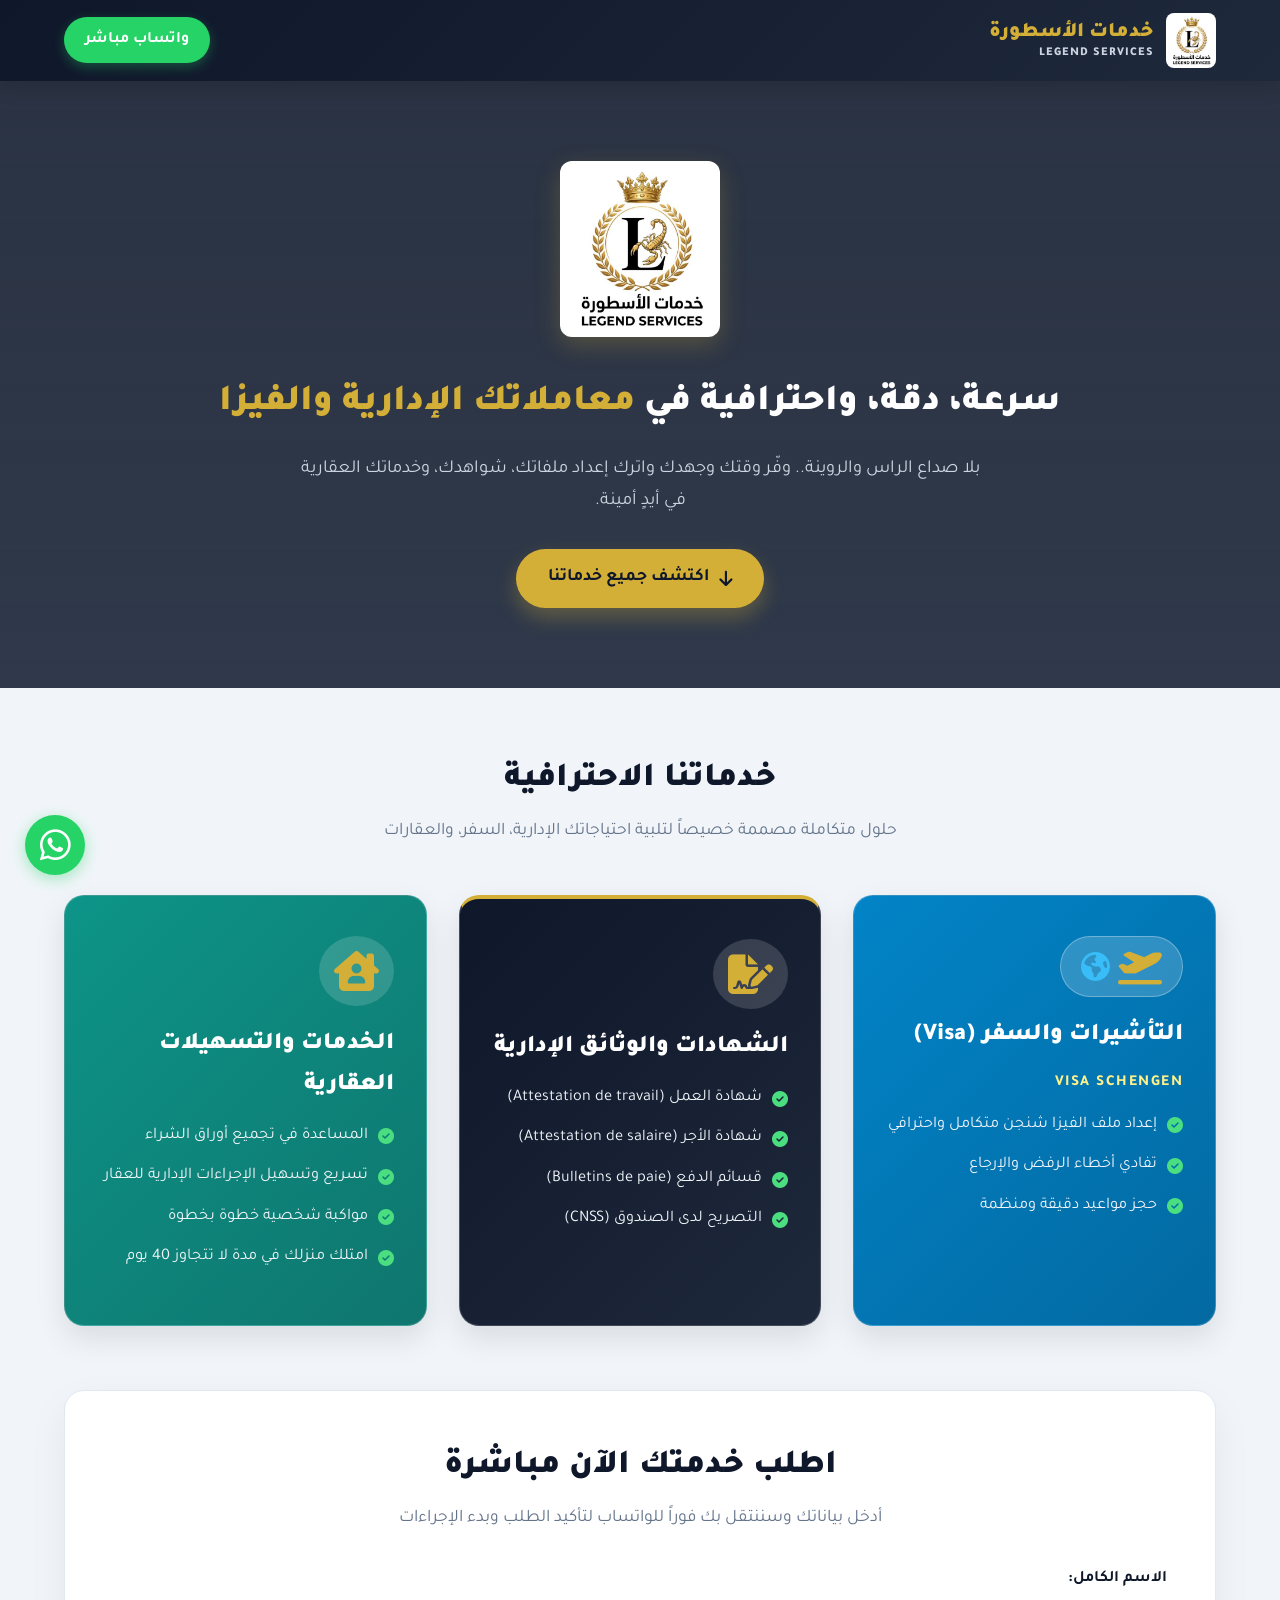
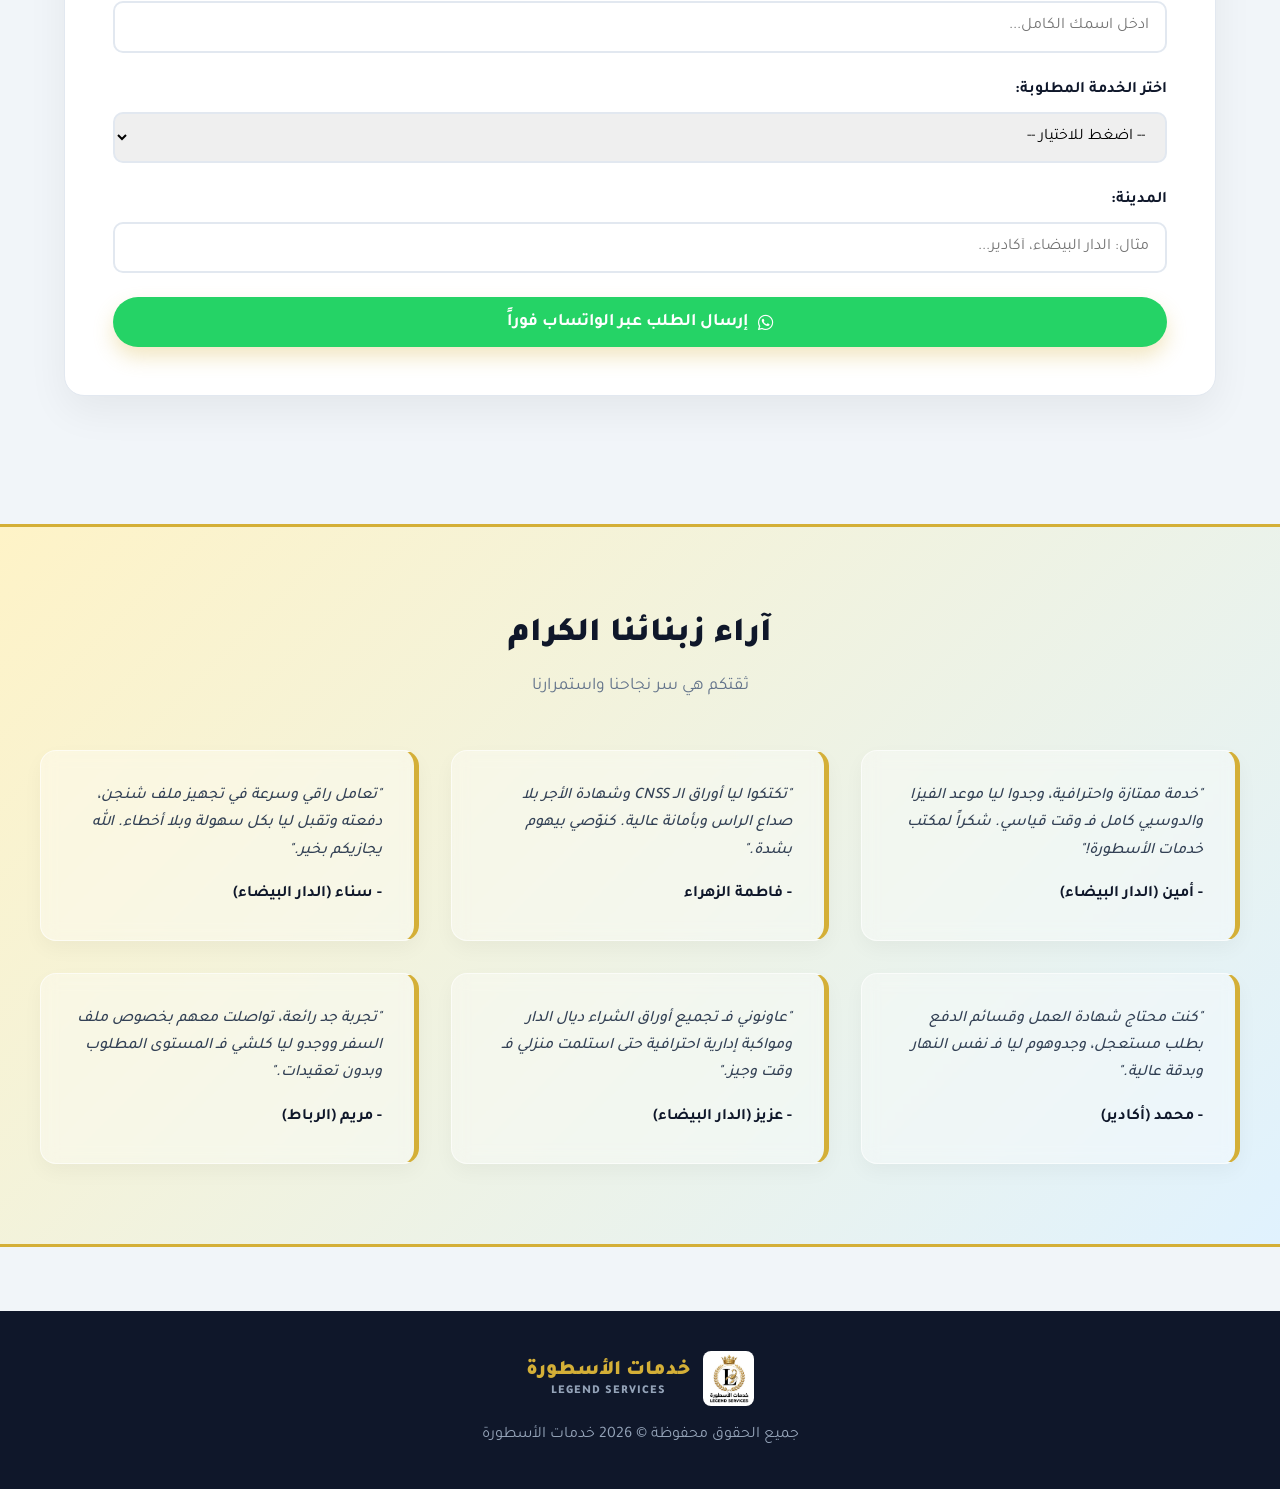
==== commit af81aeb8: "Update index.html" ====
--- a/index.html
+++ b/index.html
@@ -4,6 +4,14 @@
     <meta charset="UTF-8">
     <meta name="viewport" content="width=device-width, initial-scale=1.0">
     <title>خدمات الأسطورة - LEGEND SERVICES</title>
+    
+    <!-- كود التحقق وإثبات الملكية لجوجل Search Console -->
+    <meta name="google-site-verification" content="Qffhbb6PAwFQnHjYXq6wRQzymOCHMf-vKJh9_I-qXlQ" />
+
+    <!-- SEO Meta Tags -->
+    <meta name="description" content="خدمات الأسطورة توفر لك الاستشارة، مواكبة إعداد ملفات شنجن، شهادة العمل، قسائم الدفع، والتصريح الاجتماعي CNSS بكل دقة واحترافية.">
+    <meta name="keywords" content="خدمات الأسطورة, شهادة العمل, شهادة الأجر, قسائم الدفع, التصريح الاجتماعي, CNSS, ملف الفيزا شنجن المغرب, Visa Schengen">
+
     <!-- استيراد خط Tajawal العصري -->
     <link href="https://fonts.googleapis.com/css2?family=Tajawal:wght@400;500;700;900&display=swap" rel="stylesheet">
     <!-- مكتبة FontAwesome للأيقونات -->
@@ -176,7 +184,7 @@
             font-size: 1.1rem;
         }
 
-        /* شبكة البطاقات بخلفيات زاهية وأنيقة */
+        /* شبكة البطاقات */
         .services-grid {
             display: grid;
             grid-template-columns: repeat(auto-fit, minmax(300px, 1fr));
@@ -315,7 +323,7 @@
             border-color: var(--accent);
         }
 
-        /* آراء العملاء (خلفية زاهية ومشرقة وبدون خلفيات بيضاء للبطاقات) */
+        /* آراء العملاء */
         .testimonials {
             background: linear-gradient(135deg, #fef3c7 0%, #e0f2fe 100%);
             padding: 5rem 1.5rem;
@@ -362,7 +370,7 @@
             font-weight: 700;
         }
 
-        /* التذييل (Footer) */
+        /* التذييل */
         footer {
             background-color: var(--primary);
             color: var(--white);
@@ -416,7 +424,6 @@
                 <span>LEGEND SERVICES</span>
             </div>
         </div>
-        <!-- تم حذف أيقونة الواتساب من هنا وبقاء النص فقط -->
         <a href="https://wa.me/212679931143?text=%D8%A7%D9%84%D9%85%D8%B1%D8%AC%D9%88%20%D8%A7%D9%84%D8%A7%D9%86%D8%AA%D8%B8%D8%A7%D8%B1%20%D9%88%20%D8%B4%D9%83%D8%B1%D8%A7%20%D8%B9%D9%84%D9%89%20%D8%AB%D9%82%D8%AA%D9%83%D9%85%20%D8%A8%D8%AE%D8%AF%D9%85%D8%A7%D8%AA%20%D8%A7%D9%84%D8%A7%D8%B3%D8%B7%D9%88%D8%B1%D8%A9%20%D9%88%D8%A7%D9%86%D9%86%D8%A7%20%D9%81%D9%8A%20%D9%84%D8%AD%D8%B8%D8%A7%D8%AA%20%D8%B3%D9%88%D9%81%20%D9%86%D8%AA%D9%88%D8%A7%D8%B5%D9%84%20%D9%85%D8%B9%D9%83%20%D9%88%D8%B4%D9%83%D8%B1%D8%A7." class="header-cta" target="_blank">
             واتساب مباشر
         </a>
@@ -516,7 +523,7 @@
         </div>
     </div>
 
-    <!-- قسم آراء العملاء بدون خلفية بيضاء وبلون زاهي -->
+    <!-- قسم آراء العملاء -->
     <section class="testimonials">
         <div class="section-title">
             <h2>آراء زبنائنا الكرام</h2>
@@ -559,11 +566,11 @@
                 <span style="color: #94a3b8;">LEGEND SERVICES</span>
             </div>
         </div>
-        <p>جميع الحقوق محفوظة © 2026 خدمات الأسطورة - 0679931143</p>
+        <p> جميع الحقوق محفوظة © 2026 خدمات الأسطورة </p>
     </footer>
 
     <!-- زر واتساب عائم -->
-    <a href="https://wa.me/212679931143?text=%D8%A7%D9%84%D9%85%D8%B1%D8%AC%D9%88%20%D8%A7%D9%84%D8%A7%D9%86%D8%AA%D8%B8%D8%A7%D8%B1%20%D9%88%20%D8%B4%D9%83%D8%B1%D8%A7%20%D8%B9%D9%84%D9%89%20%D8%AB%D9%82%D8%AA%D9%83%D9%85%20%D8%A8%D8%AE%D8%AF%D9%85%D8%A7%D8%AA%20%D8%A7%D9%84%D8%A7%D8%B3%D8%B7%D9%88%D8%B1%D8%A9%20%D9%88%D8%A7%D9%86%D9%86%D8%A7%20%D9%81%D9%8A%20%D9%84%D8%AD%D8%B8%D8%A7%D8%AA%20%D8%B3%D9%88%D9%81%20%D9%86%D8%AA%D9%88%D8%A7%D8%B5%D9%84%20%D9%85%D8%B9%D9%83%20%D9%88%D8%B4%D9%83%D8%B1%D8%A7." class="whatsapp-float" target="_blank" title="تواصل معنا عبر الواتساب">
+    <a href="https://wa.me/212679931143?text=%D8%A7%D9%84%D9%85%D8%B1%D8%AC%D9%88%20%D8%A7%D9%84%D8%A7%D9%86%D8%AA%D8%B8%D8%A7%D8%B1%20%D9%88%20%D8%B4%D9%83%D8%B1%D8%A7%20%D8%B9%D9%84%D9%89%20%D8%AB%D9%82%D8%AA%D9%83%D9%85%20%D8%A8%D8%AE%D8%AF%D9%85%D8%A7%D8%AA%20%D8%A7%D9%84%D8%A7%D8%B3%D8%B7%D9%88%D8%B1%D8%A9%20%D9%88%D8%A7%D9%86%D9%86%D8%A7%20%D9%81%D9%8A%20%D9%84%D9%8AD8%A7%D8%B0%20%D8%B3%D9%88%D9%81%20%D9%86%D8%AA%D9%88%D8%A7%D8%B5%D9%84%20%D9%85%D8%B9%D9%83%20%D9%88%D8%B4%D9%83%D8%B1%D8%A7." class="whatsapp-float" target="_blank" title="تواصل معنا عبر الواتساب">
         <i class="fa-brands fa-whatsapp"></i>
     </a>
 
